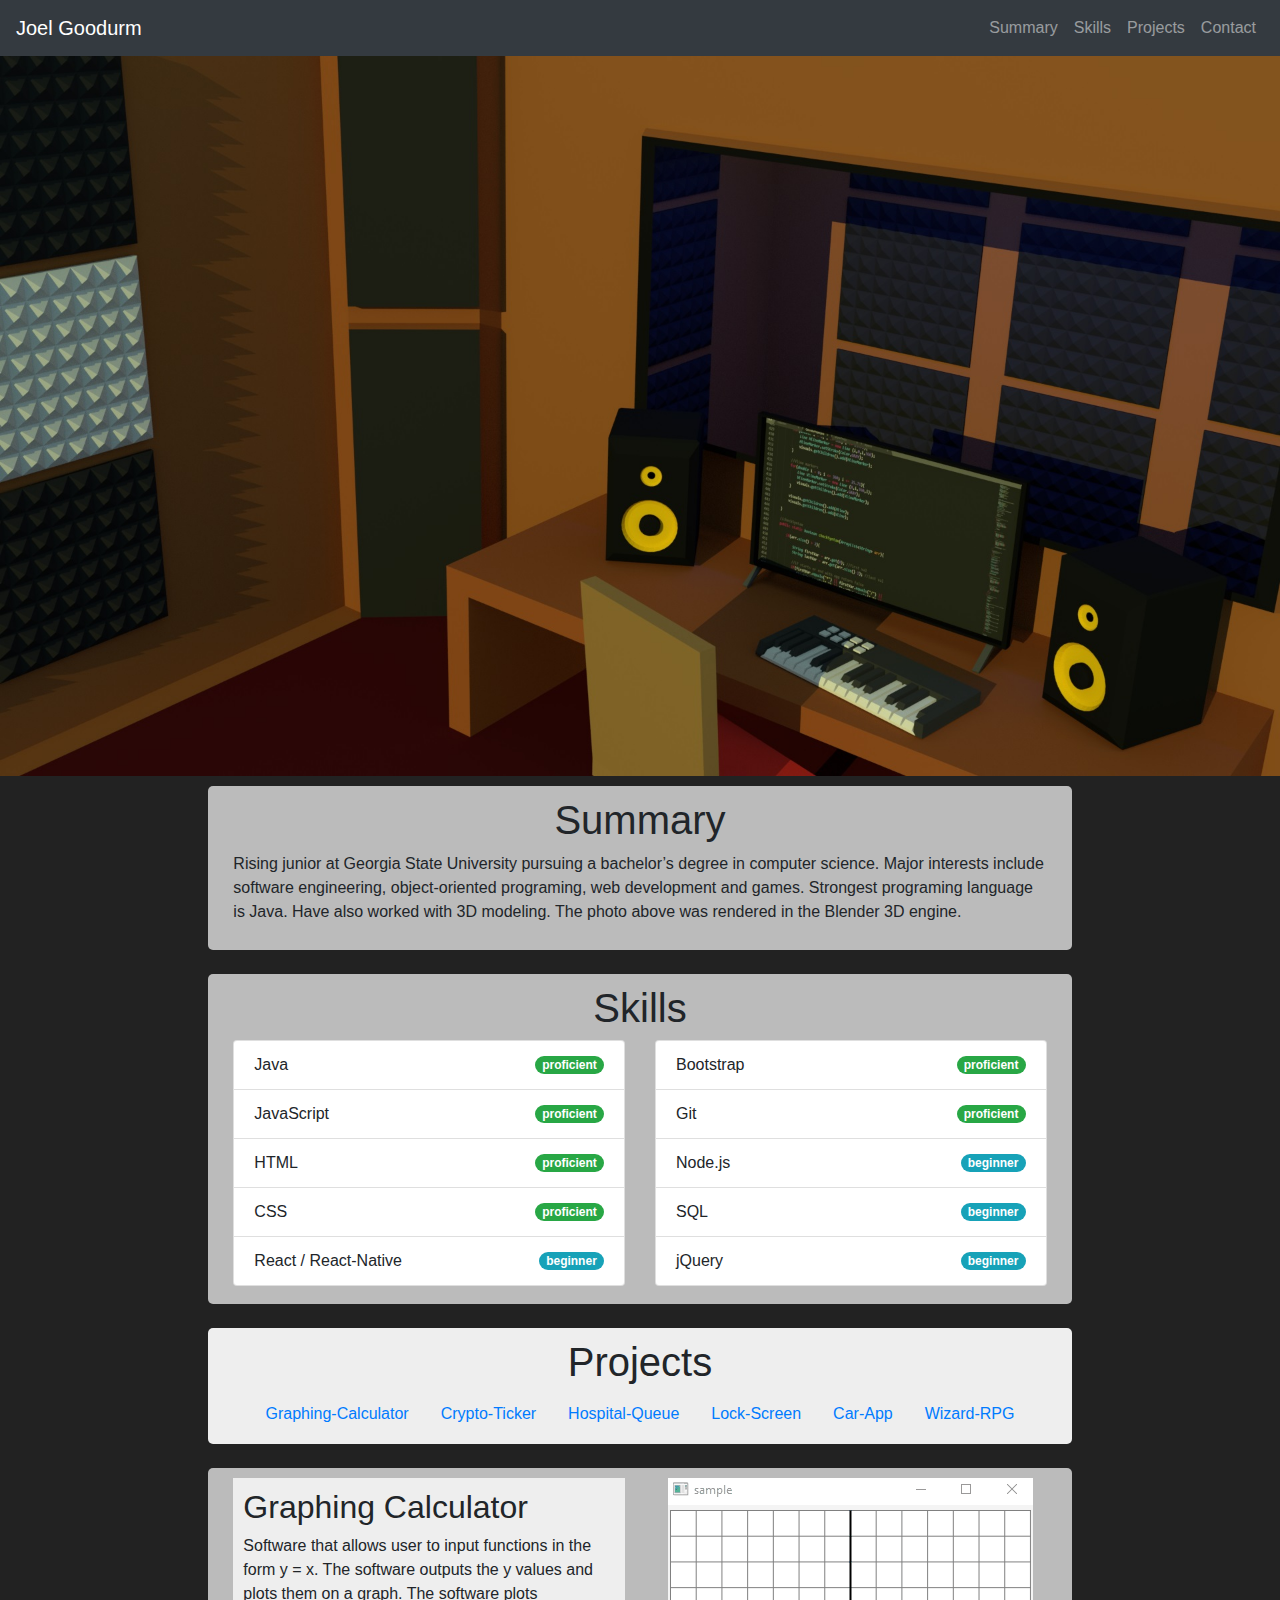
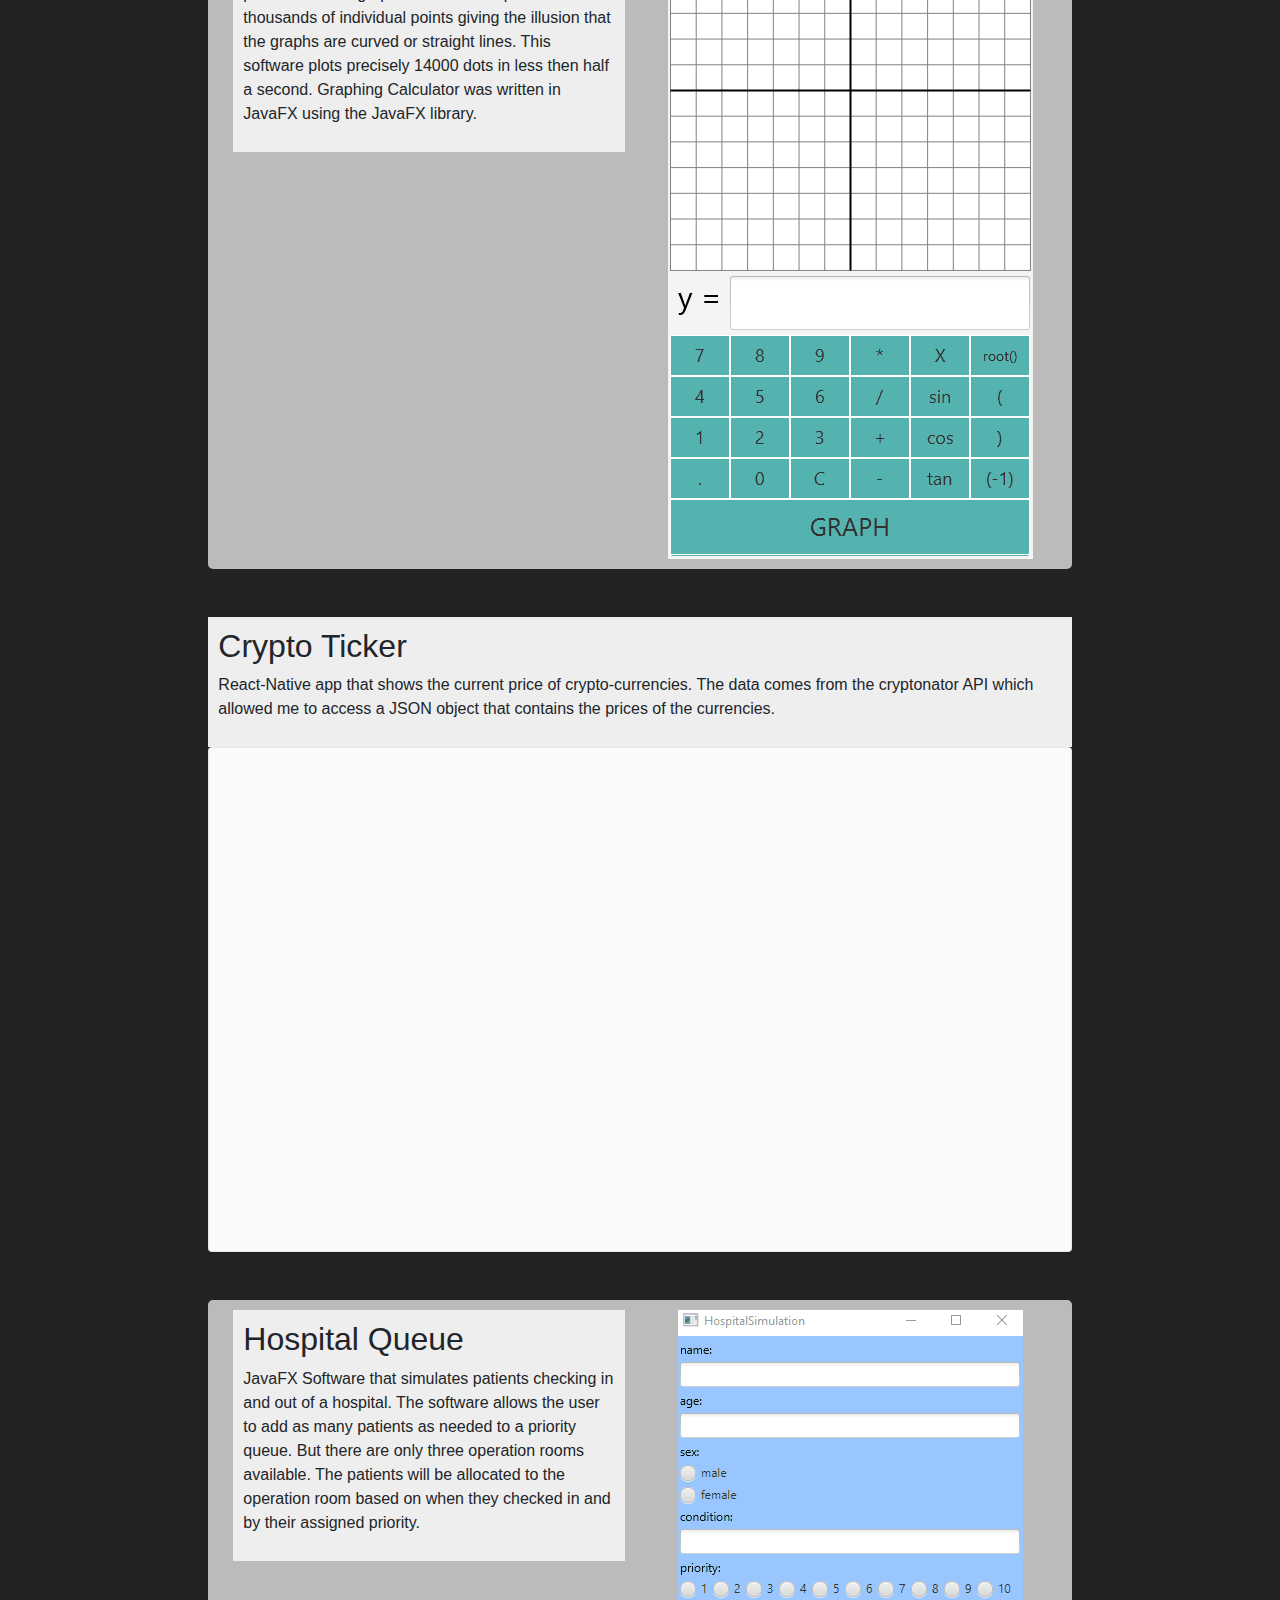
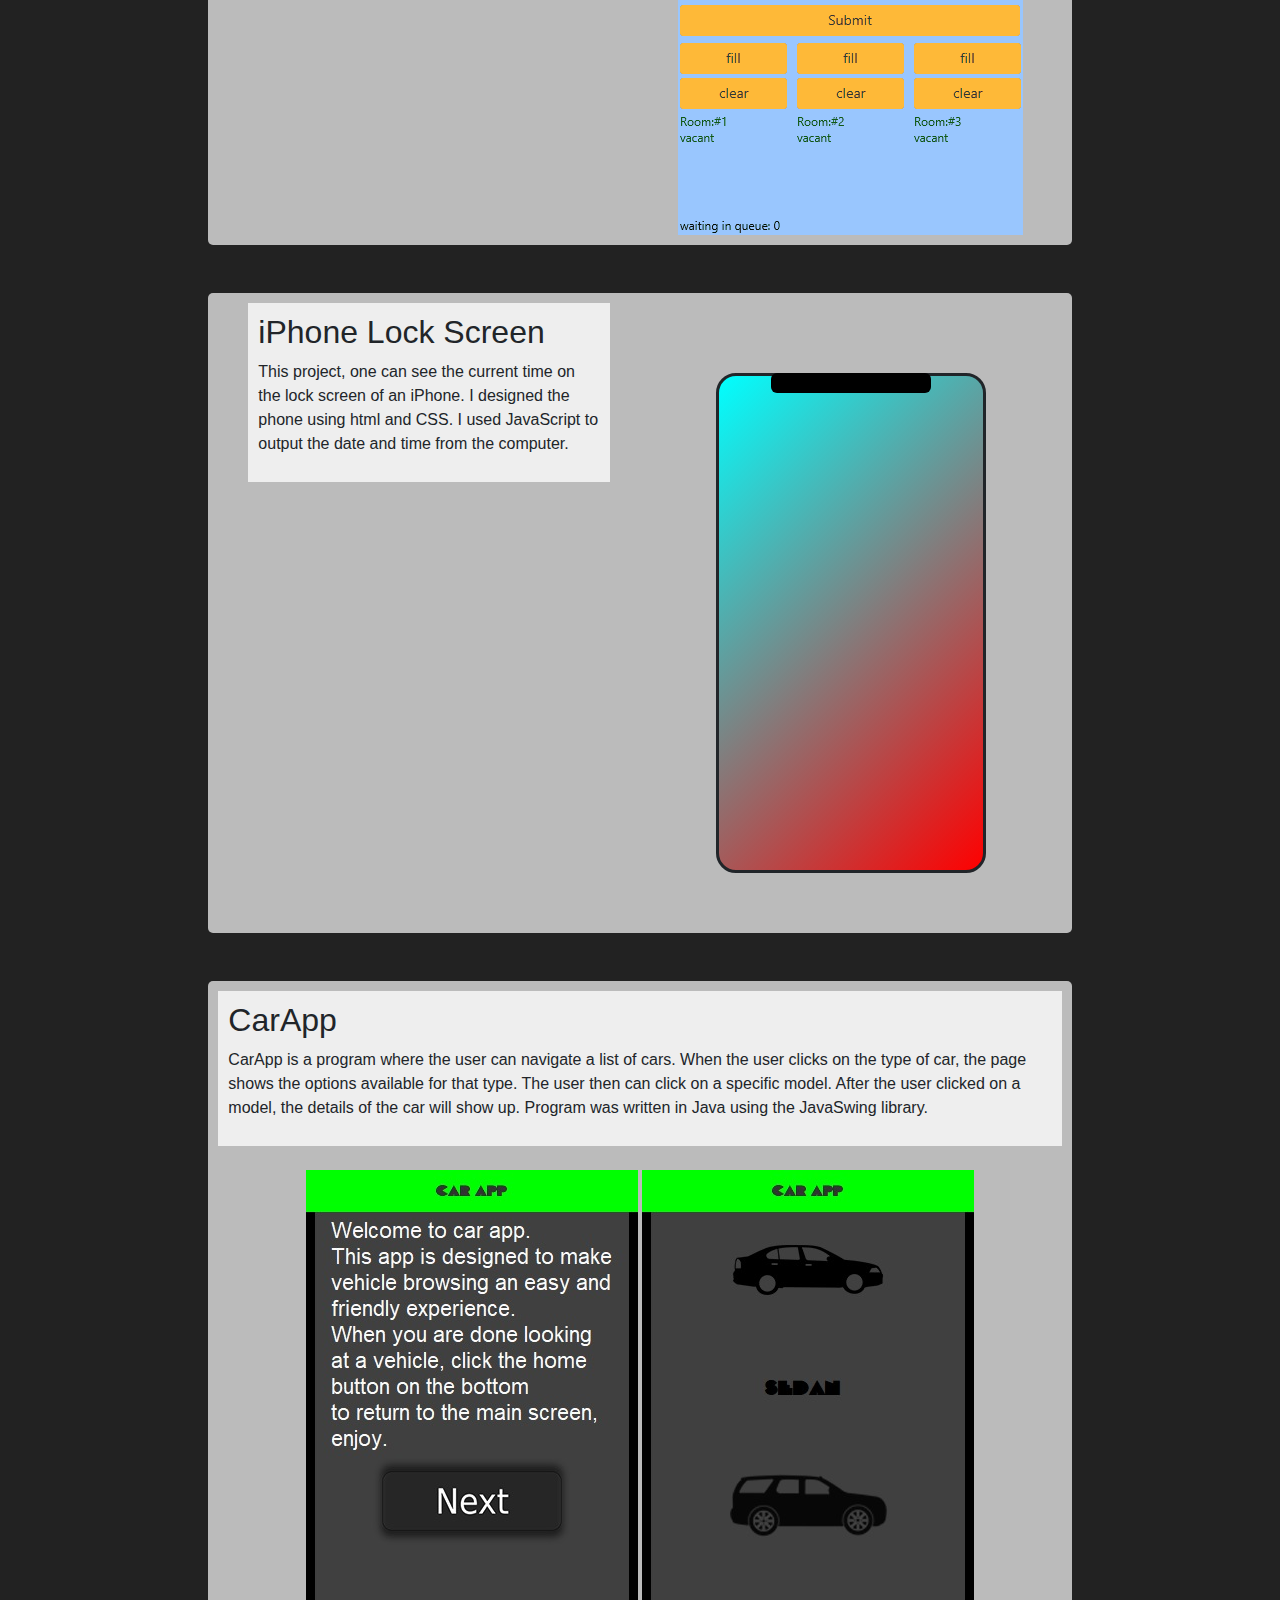
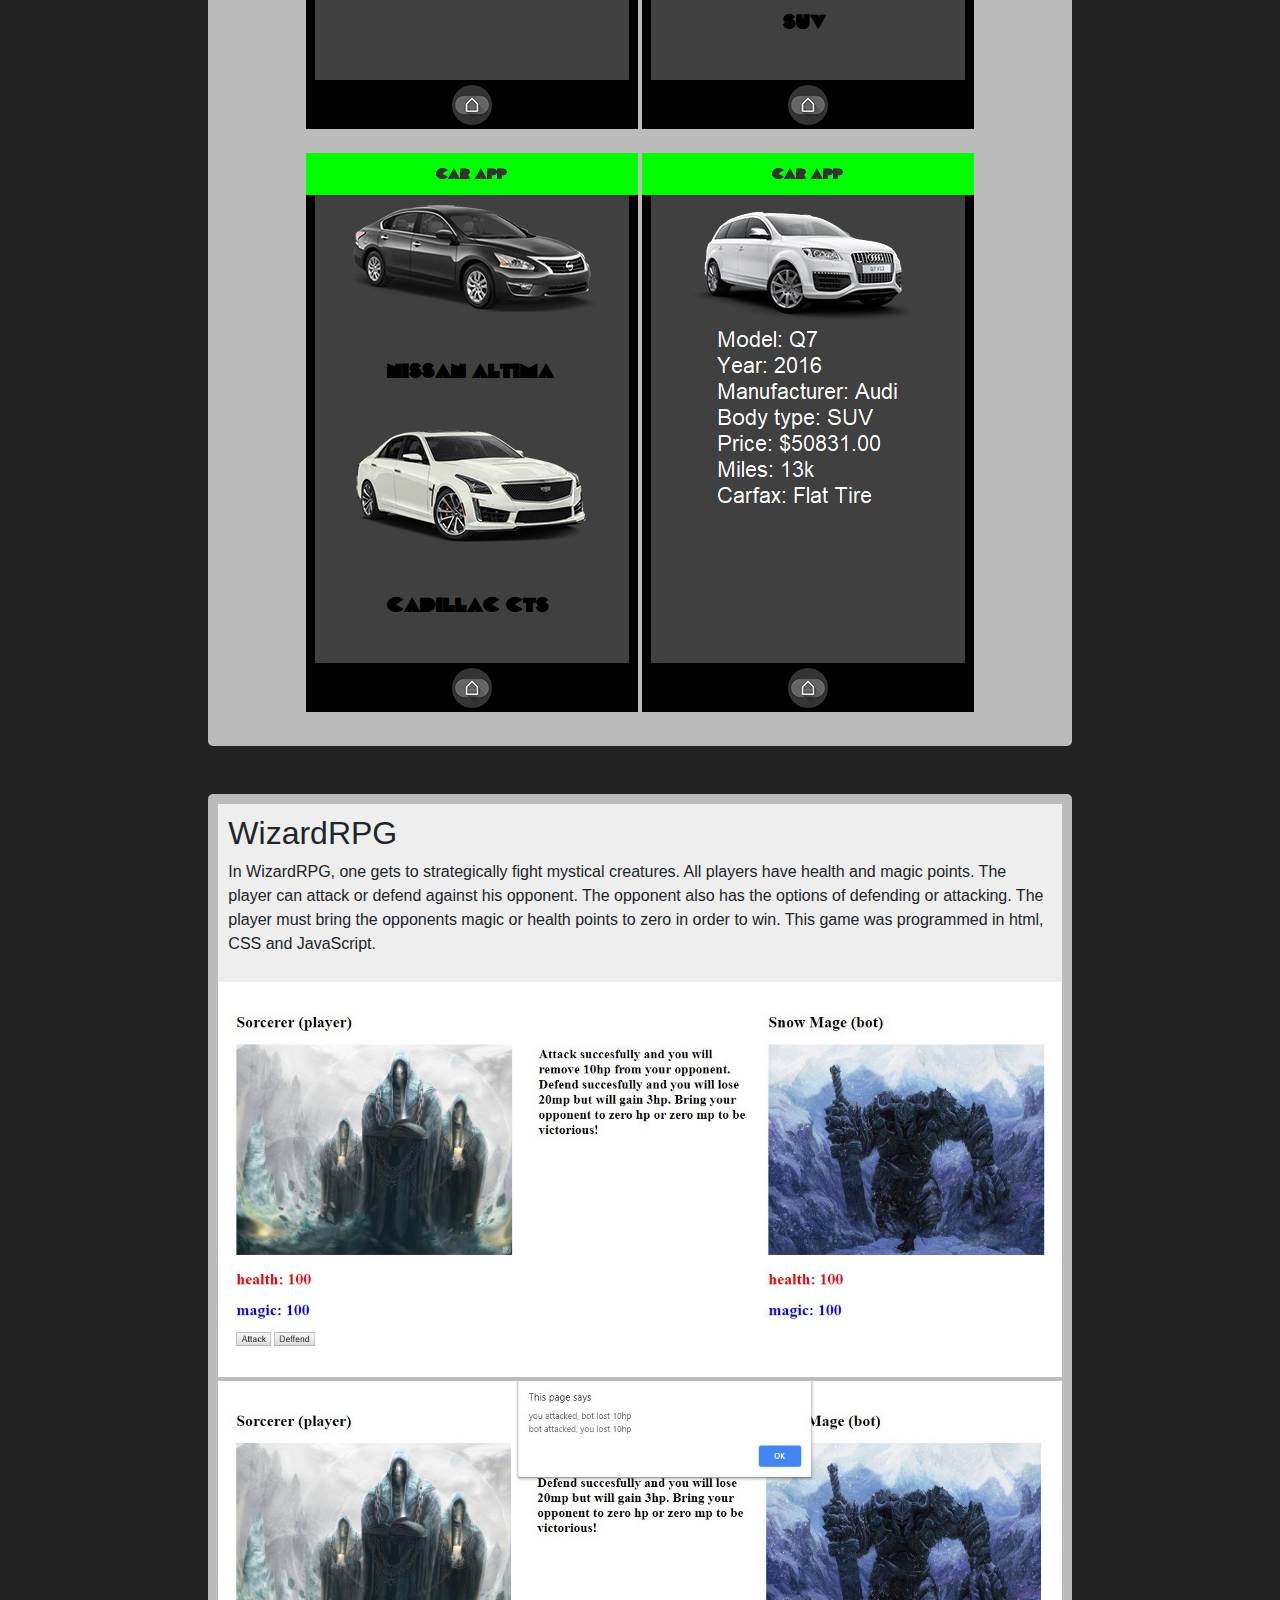
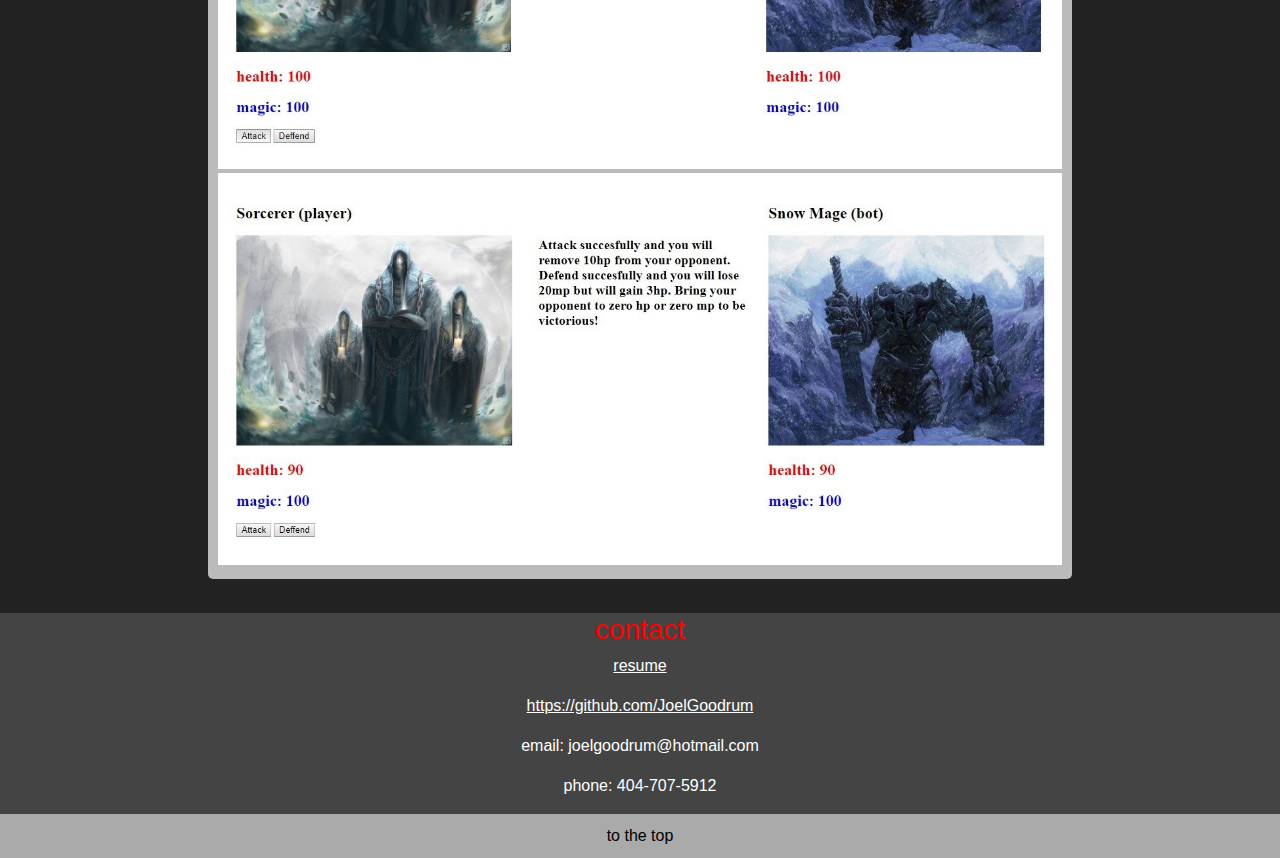
==== index.html @ f326c19b "add react proj" ====
<!DOCTYPE html>

<html>
	<meta name="viewport" content="width=device-width,initial-scale=1.0">
	<link rel="stylesheet" href="https://stackpath.bootstrapcdn.com/bootstrap/4.3.1/css/bootstrap.min.css" integrity="sha384-ggOyR0iXCbMQv3Xipma34MD+dH/1fQ784/j6cY/iJTQUOhcWr7x9JvoRxT2MZw1T" crossorigin="anonymous">
	<link rel="stylesheet" type="text/css" href="lock-screen/phone-style.css">
	<style type="text/css">
		html, body {
    		max-width: 100%;
    		overflow-x: hidden;
		}
		.project{
			
			background-color:#BBB ;
			border-radius: 5px;
			padding: 10px;
		}
	</style>

	<head>
		<title>Joel Goodrum</title>
		<a name="top"></a>
	</head>
		
	<body style="background-color: #222">

		<header>
			
			<nav class ="navbar navbar-expand-lg navbar-dark bg-dark">
				<a href="#" class="navbar-brand">Joel Goodurm</a>
				<button class="navbar-toggler" data-toggle="collapse" data-target="#navbarMenu">
					<span class="navbar-toggler-icon"></span>
				</button>
				<div class="collapse navbar-collapse" id=navbarMenu>

					<ul class="navbar-nav ml-auto">	
						<li class="nav-item">
							<a class="nav-link"href="#summary">Summary</a>
						</li>
						<li class="nav-item">
							<a class="nav-link" href="#skills">Skills</a>
						</li>
						<li class="nav-item">
							<a class="nav-link" href="#projects">Projects</a></li>
						<li class="nav-item">
							<a class="nav-link" href="#contact">Contact</a>
						</li>		
					</ul>
				</div>
			</nav>
			
		</header>

		<div class="headline">
			<img src = "res/studio.jpg"; style="width: 100%">
		</div>
		
		<div id='bio' class="container col-xs-12 col-sm-11 col-md-10 col-lg-9 col-xl-8" style="padding:10px" >

			<div class="row project" id="summary"  >
				<div class="col-12">
					<h1 align="center">Summary</h1>
					<p>Rising junior at Georgia State University pursuing a bachelor’s degree in computer science. Major interests include software engineering, object-oriented programing, web development and games. Strongest programing language is Java. Have also worked with 3D modeling. The photo above was rendered in the Blender 3D engine.</p>
				</div>
			</div>

			</br>

			<div class="row project" id="skills">
				<div class="col-12" align="center">
					<h1>Skills</h1>
				</div>
				<div class="col-lg-6 col-md-12" align="center">

					<ul class="list-group">
						<li class="list-group-item d-flex justify-content-between align-items-center">
						Java <span class="badge badge-success badge-pill">proficient</span></li>
						

						<li class="list-group-item d-flex justify-content-between align-items-center">
						JavaScript<span class="badge badge-success badge-pill">proficient</span></li>

						<li class="list-group-item d-flex justify-content-between align-items-center">
						HTML<span class="badge badge-success badge-pill">proficient</span></li>

						<li class="list-group-item d-flex justify-content-between align-items-center">
						CSS<span class="badge badge-success badge-pill">proficient</span></li>

						<li class="list-group-item d-flex justify-content-between align-items-center mb-2">
						React / React-Native<span class="badge badge-info badge-pill">beginner</span></li>


					</ul>
				</div>

				<div class="col-lg-6 col-md-12" align="center">
					<ul class="list-group">			

						<li class="list-group-item d-flex justify-content-between align-items-center">
						Bootstrap<span class="badge badge-success badge-pill">proficient</span></li>

						<li class="list-group-item d-flex justify-content-between align-items-center">
						Git<span class="badge badge-success badge-pill">proficient</span></li>

						<li class="list-group-item d-flex justify-content-between align-items-center">
						Node.js<span class="badge badge-info badge-pill">beginner</span></li>

						<li class="list-group-item d-flex justify-content-between align-items-center">
						SQL<span class="badge badge-info badge-pill">beginner</span></li>

						<li class="list-group-item d-flex justify-content-between align-items-center">
						jQuery <span class="badge badge-info badge-pill">beginner</span></li>
					</ul>
				</div>
				

			</div>				
			
			<br>

			<div class="row project" id="projects" style="background-color: #EEE;" >
				<div class="col-12" align="center">
					<h1>Projects</h1>

					<ul class="nav justify-content-center">
					  <li class="nav-item">
					    <a class="nav-link " href="#graphin-calc">Graphing-Calculator</a>
					  </li>
					  <li class="nav-item">
					    <a class="nav-link " href="#bit-ticker">Crypto-Ticker</a>
					  </li>
					  <li class="nav-item">
					    <a class="nav-link" href="#Hospital-Queue">Hospital-Queue</a>
					  </li>
					  <li class="nav-item">
					    <a class="nav-link" href="#lock-screen">Lock-Screen</a>
					  </li>
					  <li class="nav-item">
					    <a class="nav-link " href="#CarApp" tabindex="-1">Car-App</a>
					  </li>
					  <li class="nav-item">
					    <a class="nav-link " href="#WizardRPG" tabindex="-1">Wizard-RPG</a>
					  </li>
					</ul>
				</div>
			</div>

			</br>

			<div id="graphin-calc" class="row project" style="padding: 10px">
				
				<div class="col-lg-6 col-md-12 mb-4" >
					<div style="background-color: #EEE; padding: 10px ">
					
					<h2>Graphing Calculator</h2>

					<p>Software that allows user to input functions in the form y = x. The software outputs the y values and plots them on a graph. The software plots thousands of individual points giving the illusion that the graphs are curved or straight lines. This software plots precisely 14000 dots in less then half a second. Graphing Calculator was written in JavaFX using the JavaFX library.
					</p>
					</div>
				</div>

				<div class="col-lg-6 col-md-12" align="center">

					<img class="img-fluid" src='res/graphing_calc.gif' alt='graphing calc gif'>
				</div>
				
				

			</div>	

			</br>
			</br>
			<div class="row projects" id="bit-ticker">
				<div style="background-color: #EEE; padding: 10px ">
				<h2>Crypto Ticker</h2>
				<p>React-Native app that shows the current price of crypto-currencies. The data comes from the cryptonator API which
					allowed me to access a JSON object that contains the prices of the currencies.</p>
				</div>
				<div data-snack-id="@joelgoodrum/bitcoin-w" data-snack-platform="android" data-snack-preview="true" data-snack-theme="light" style="overflow:hidden;background:#fafafa;border:1px solid rgba(0,0,0,.08);border-radius:4px;height:505px;width:100%"></div>
				<script async src="https://snack.expo.io/embed.js"></script>
			</div>

			</br>
			</br>

			<div id='Hospital-Queue' class="row project">

				<div class="col-lg-6 col-md-12 mb-4">
					<div style="background-color: #EEE; padding: 10px ">
						<h2>Hospital Queue</h2>
						<p>JavaFX Software that simulates patients checking in and out of a hospital. The software allows the user to add as many patients as needed to a priority queue. But there are only three operation rooms available. The patients will be allocated to the operation room based on when they checked in and by their assigned priority.</p>
					</div>
				</div>

				<div class="col-lg-6 col-md-12" align="center">

					<img class="img-fluid" src='res/hospital_sim.gif' alt='HospitalSimulator gif'>
				
				</div>

			</div>

			</br>
			</br>
			
			<div id='lock-screen' class="row project">

				<div class="col-lg-6 col-md-12 mb-4">
					<div id='phone' class="container">
						<div style="background-color: #EEE; padding: 10px ">

						<h2>iPhone Lock Screen</h2>

						<p>This project, one can see the current time on the lock screen of an iPhone. I designed the phone using html and CSS. I used JavaScript to output the date and time from the computer. </p>
						</div>
					</div>
				</div>

					<!-- iphone -->

					<div class="col-lg-6 col-md-12">
				
						<div class="iNotch">
						</div>

						<div class="iPhone">
							<h2 id="iSecond"></h2>
							<h1 id="iTime"></h1>
						</br>
							<p id="date"><p>
						</div> 

						<script src="lock-screen/script/phoneTime.js">
						</script>

					</div>

						
			</div>

			</br>
			</br>

			<div id='CarApp' class="row project">

				<div class="row">
					<div class="col-12 mb-4">
						<div style="background-color: #EEE; padding: 10px ">
							<h2>CarApp</h2>

							<p>CarApp is a program where the user can navigate a list of cars. When the user clicks on the type of car, the page shows the options available for that type. The user then can click on a specific model. After the user clicked on a model, the details of the car will show up. Program was written in Java using the JavaSwing library.</p>
						</div>
					</div>
				</div>
			

				<div class="row" align="center">
					<div class="col-12" align="center">

						<img class="img-fluid mb-4" align="center" src='res/CarApp1.jpg' alt="screen shots of CarApp">
						<img class="img-fluid mb-4" align="center" src='res/CarApp2.jpg' alt="screen shots of CarApp">
					</div>

					<div class="col-12" align="center">

						<img class="img-fluid mb-4" align="center" src='res/CarApp3.jpg' alt="screen shots of CarApp">
						<img class="img-fluid mb-4" align="center" src='res/CarApp4.jpg' alt="screen shots of CarApp">
					</div>
				</div>
				

			</div>

			</br>
			</br>

			<div id='WizardRPG' class="row project">
				<div class="row">
					<div class="col-12">
						<div style="background-color: #EEE; padding: 10px ">
							<h2>WizardRPG</h2>

							<p>In WizardRPG, one gets to strategically fight mystical creatures. All players have health and magic points. The player can attack or defend against his opponent. The opponent also has the options of defending or attacking. The player must bring the opponents magic or health points to zero in order to win. This game was programmed in html, CSS and JavaScript.</p>
						</div>
					</div>
				</div>
				
				<div class="row">
					<div class="col-12">
						<img src='res/wizard1.jpg' alt='wizar rpg screen shots' class="mb-1 img-fluid">
						<img src='res/wizard2.jpg' alt='wizar rpg screen shots' class="mb-1 img-fluid">
						<img src='res/wizard3.jpg' alt='wizar rpg screen shots' class="mb-1 img-fluid">
					</div>
				</div>

			</div>

		</div>
		</br>

		<div style="background: #444; text-align: center;" id="contact">

			<h3 style="color: red">contact</h3>


			<p style="text-align: center;" ><a href="res/resume.pdf" target="_blank" style="text-decoration: none; color: white;"><u>resume</u></a></p>
		
			<p style="text-align: center;" ><a href="https://github.com/JoelGoodrum" target="_blank" style="text-decoration: none; color: white;"><u>https://github.com/JoelGoodrum</u></a></p>


			<p style="text-align: center; text-decoration: none; color: white;">
			email: joelgoodrum@hotmail.com</p>

			<p style="text-align: center; text-decoration: none; color: white;">
			phone: 404-707-5912</p>

		
		

		
			<footer>
				<div class="text-center" style="padding: 10px; background-color: #AAA">
					<a href="#top" style="color: #000"> to the top </a>
				</div>
				
			</footer>
		</div>

	</body>

	

	<script src="https://code.jquery.com/jquery-3.3.1.slim.min.js" integrity="sha384-q8i/X+965DzO0rT7abK41JStQIAqVgRVzpbzo5smXKp4YfRvH+8abtTE1Pi6jizo" crossorigin="anonymous"></script>
	<script src="https://cdnjs.cloudflare.com/ajax/libs/popper.js/1.14.7/umd/popper.min.js" integrity="sha384-UO2eT0CpHqdSJQ6hJty5KVphtPhzWj9WO1clHTMGa3JDZwrnQq4sF86dIHNDz0W1" crossorigin="anonymous"></script>
	<script src="https://stackpath.bootstrapcdn.com/bootstrap/4.3.1/js/bootstrap.min.js" integrity="sha384-JjSmVgyd0p3pXB1rRibZUAYoIIy6OrQ6VrjIEaFf/nJGzIxFDsf4x0xIM+B07jRM" crossorigin="anonymous"></script>


</html>
---- lock-screen/phone-style.css ----
.iPhone { 
		    border-radius: 20px;
		    border-style: solid; 
		    width: 270px;
		    height: 500px;
		    margin: 50px auto;
		    background: linear-gradient(135deg, #00FFFF, #FF0000);
		    padding-top: 50px;

 		 }

 		   .iNotch {
 		   	z-index: 3;
 		   	top: 70px;
 		 	height: 20px;
 		 	width: 160px;
 		 	border-radius: 6px;
 		 	background-color: #000;
 		 	position: relative;
 		 	left: 50%;
 		 	margin-left: -80px;
 		 	
 		 	
 		 }

 		 #iTime {
 		 	text-align: center;
 		 	font-family: Helvetica;
 		 	color: white;
 		 	font-weight: 100;
 		 	letter-spacing: 1px;
 		 	font-size: 62px;
 		 	line-height: 10px;
 		 	font-width: 80%;
 		 }

 		 #iSecond {
 		 	z-index: 4;
 		 	position: relative;
 		 	left: 224px;
 		 	bottom: 52px;
			
  			
  			font-size: 20px;
 		 	font-family: Helvetica;
 		 	color: white;
 		 	font-weight: 100;
 		 	letter-spacing: 1px; 	

 		 }

 		 #date{
 		 	text-align: center;
 		 	font-family: Helvetica;
 		 	color: white;
 		 	font-weight: 100;
 		 	letter-spacing: 1px;
 		 }
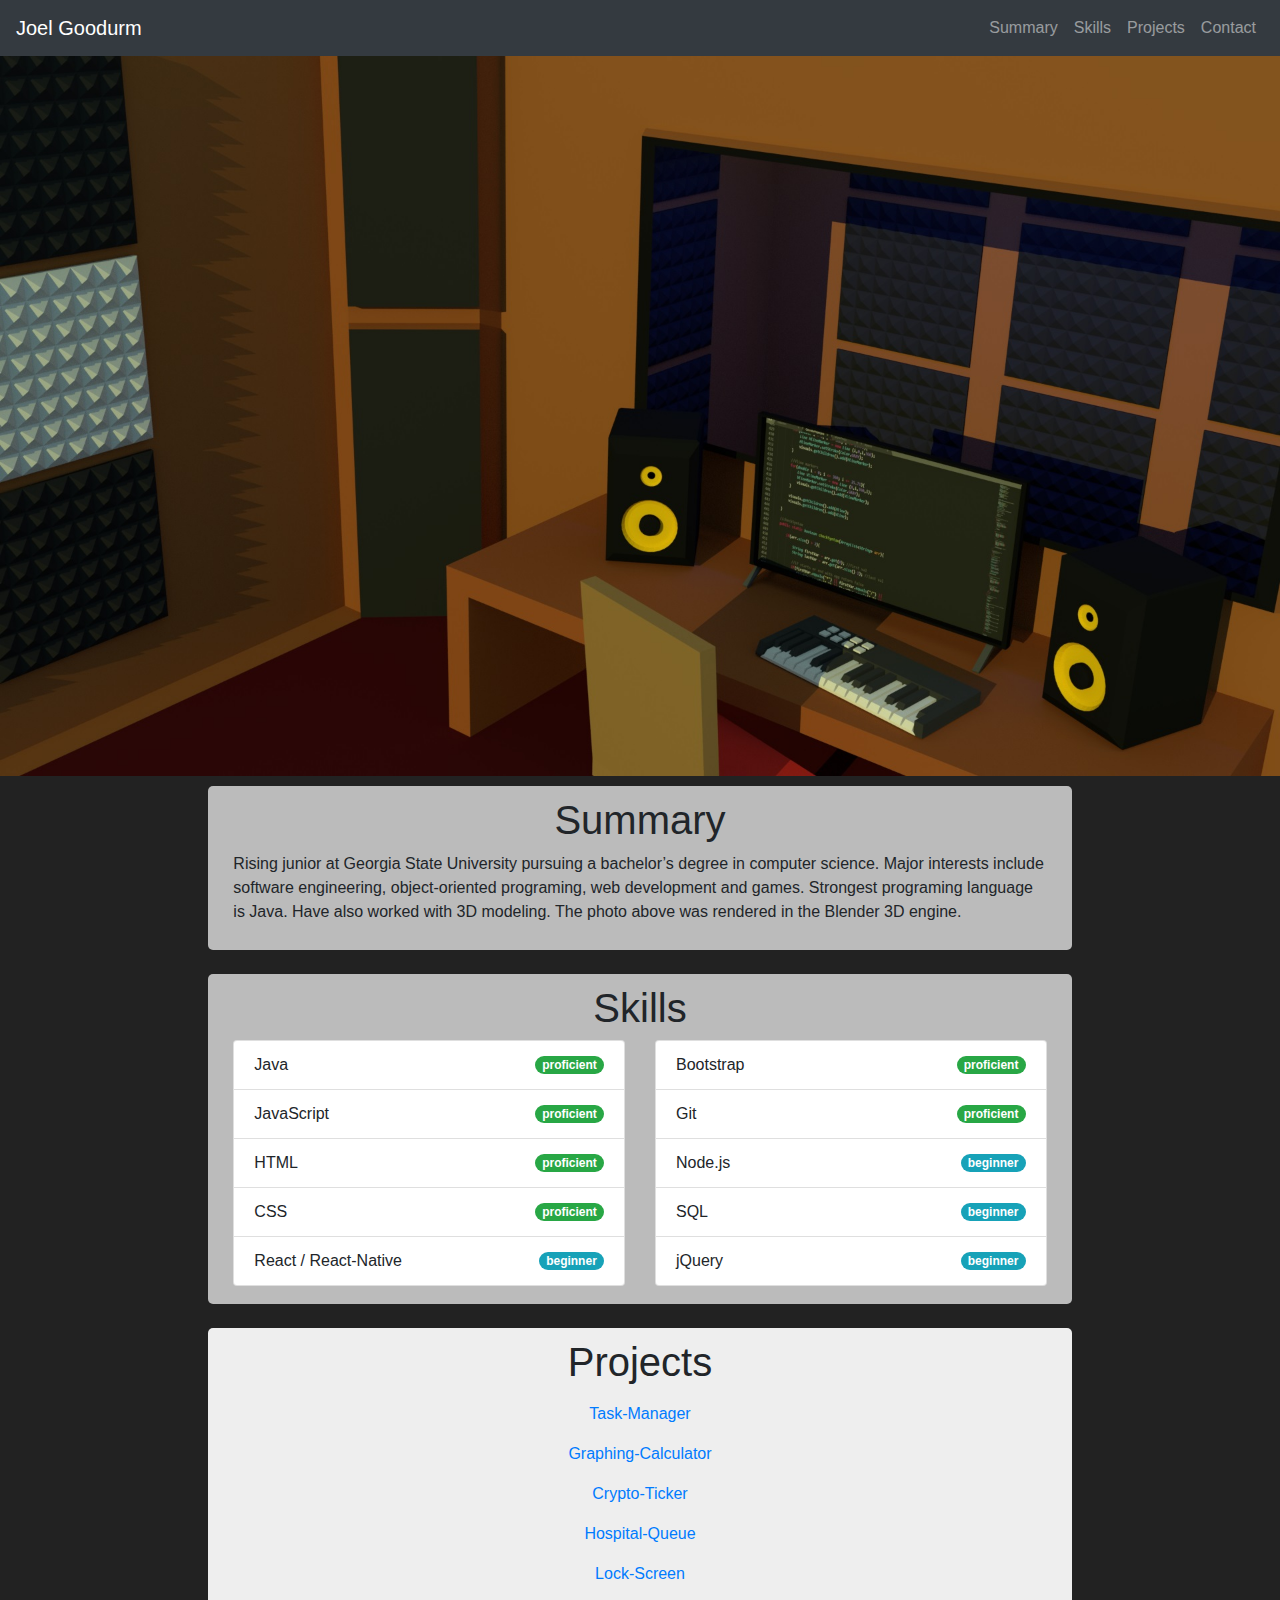
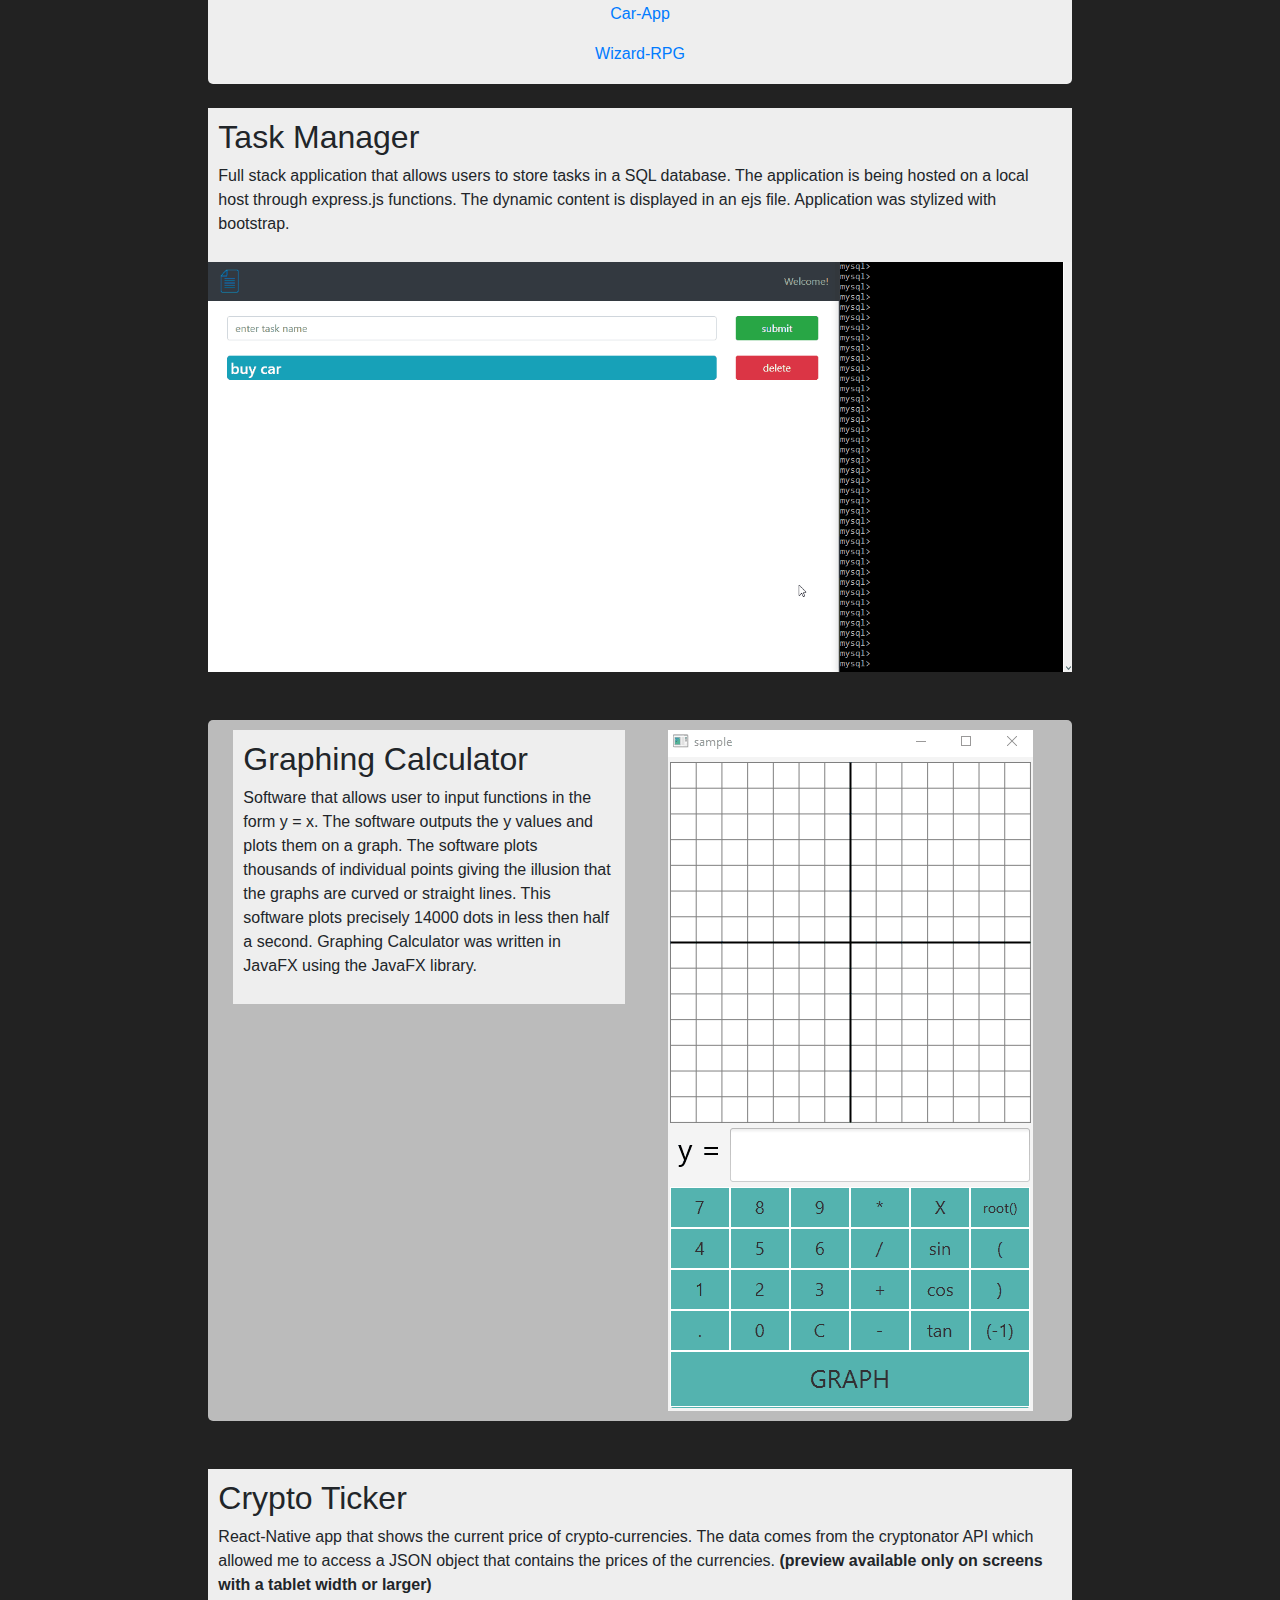
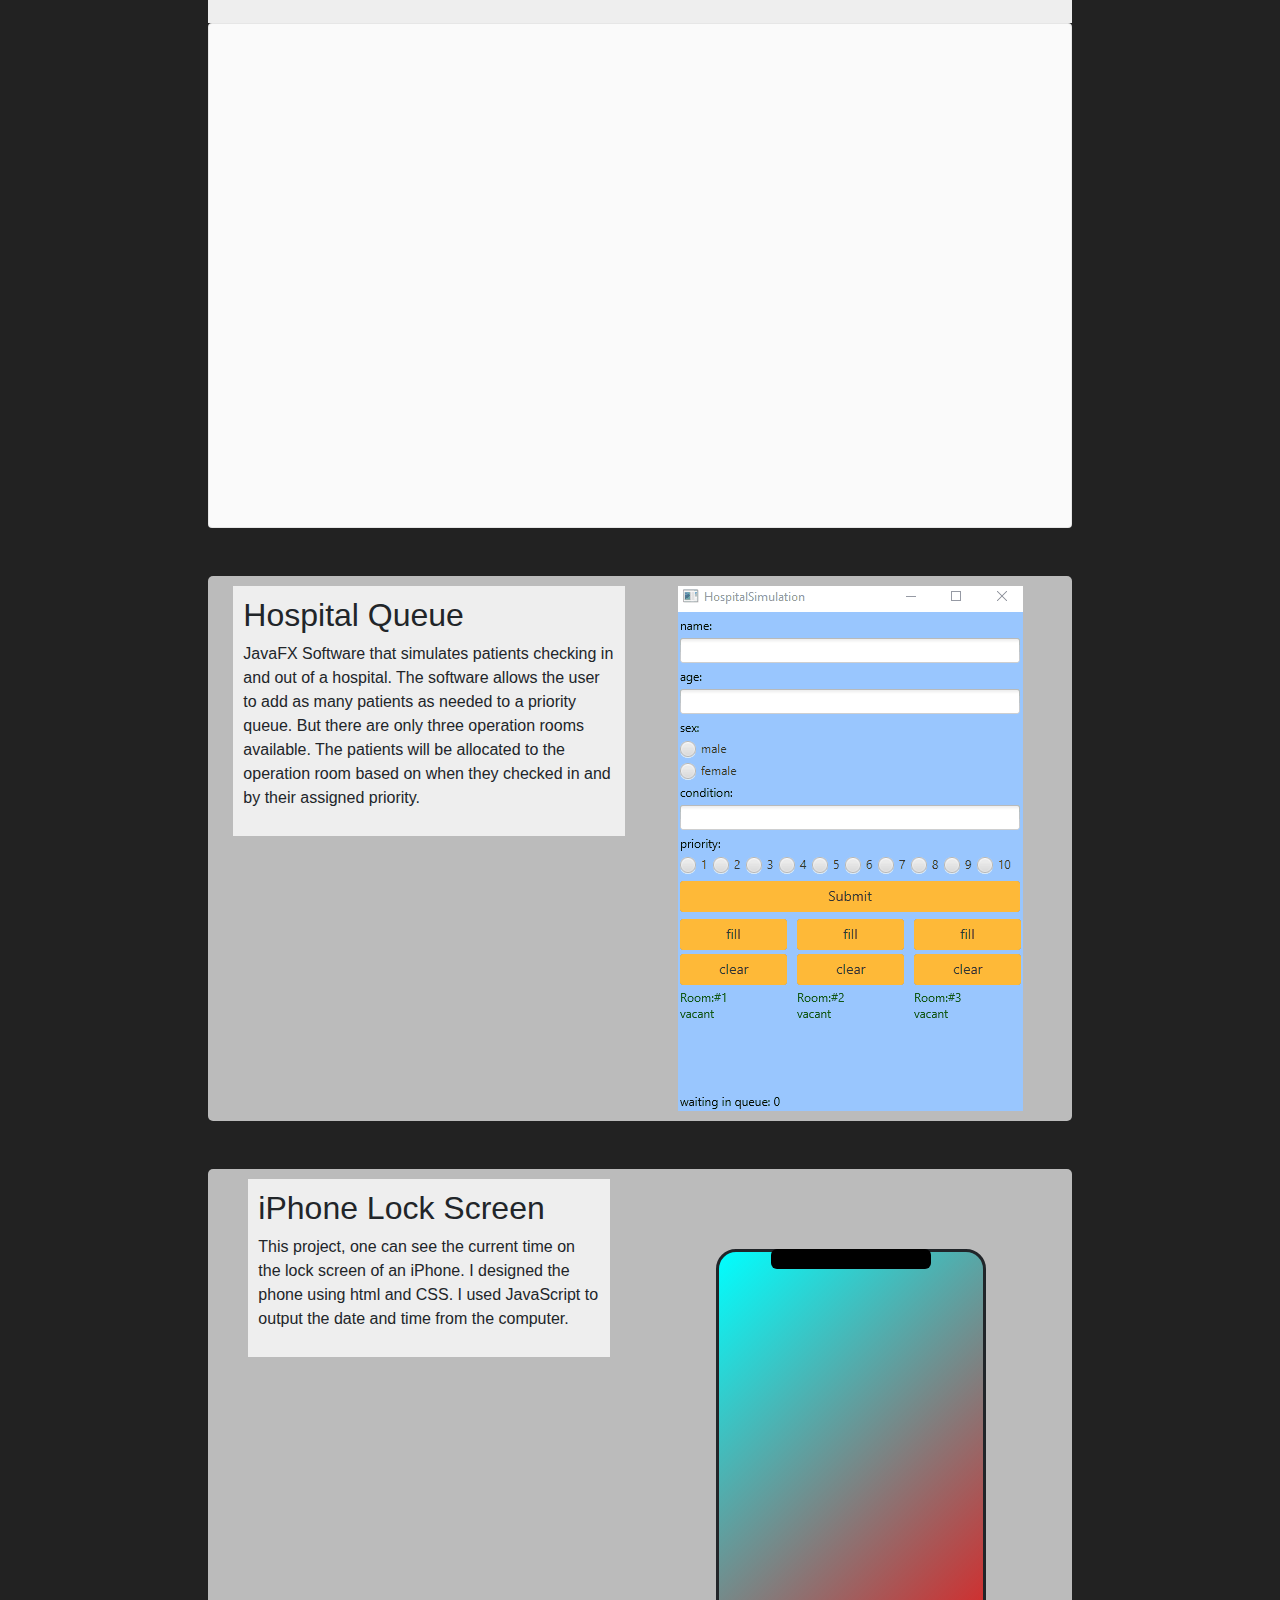
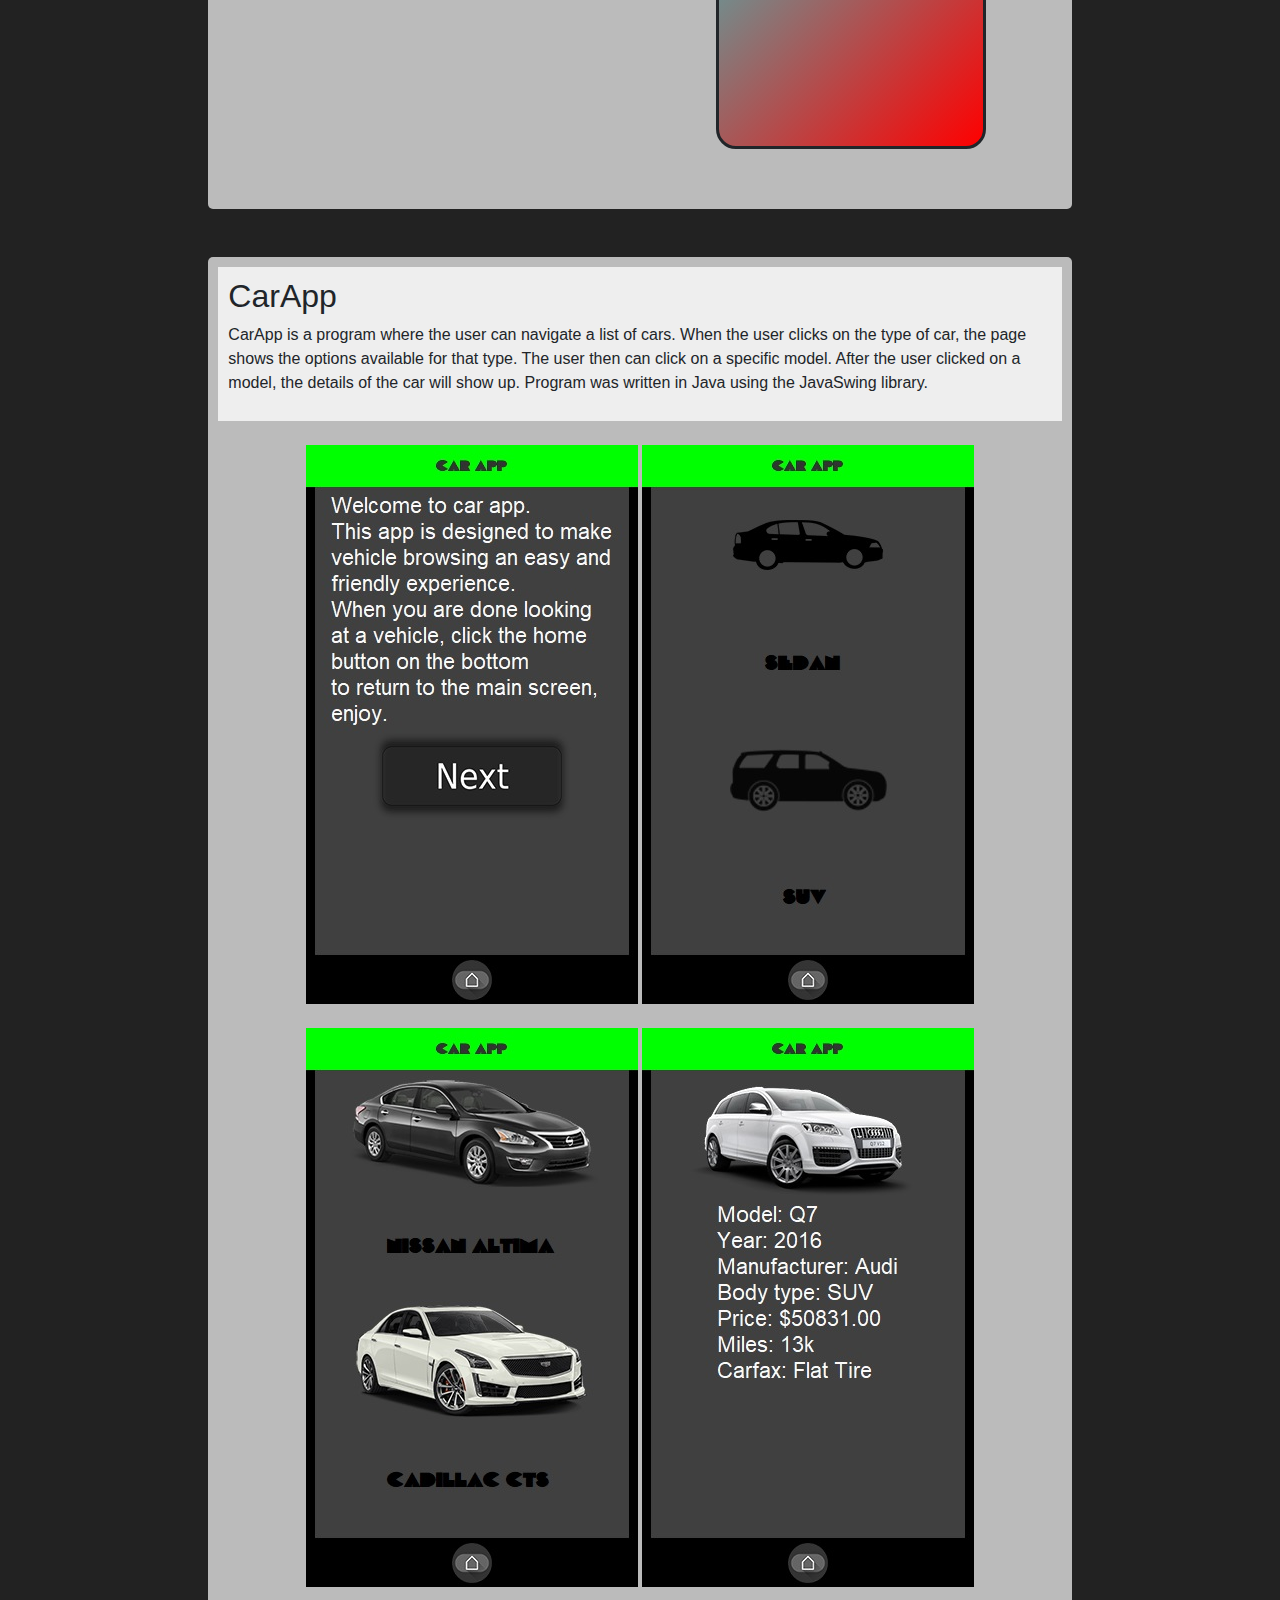
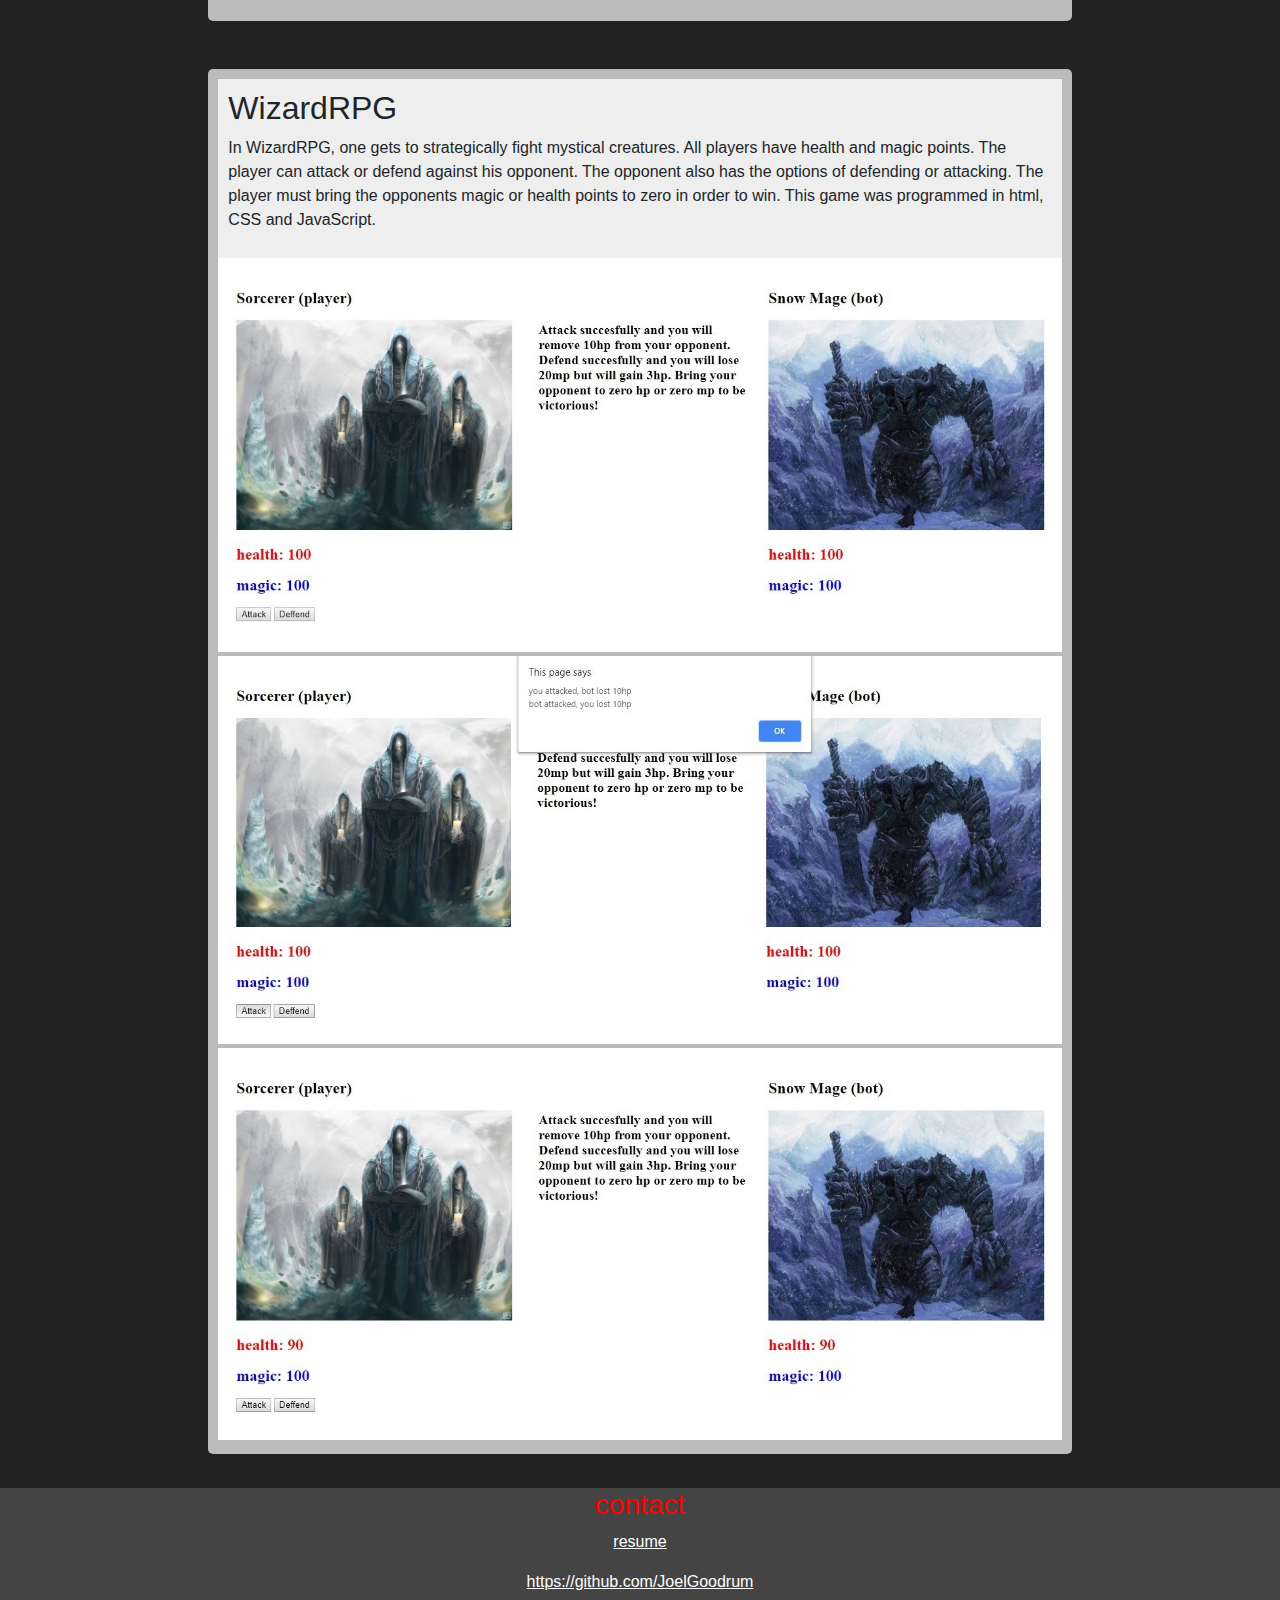
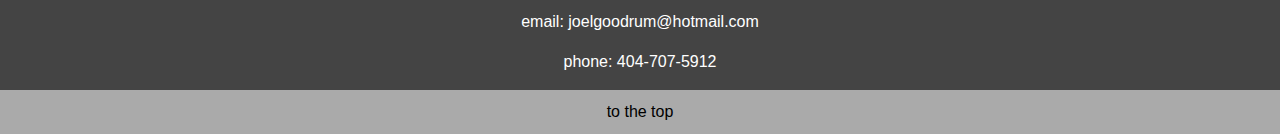
==== commit 0f53ff56: "add task manager proj" ====
--- a/index.html
+++ b/index.html
@@ -122,7 +122,10 @@
 				<div class="col-12" align="center">
 					<h1>Projects</h1>
 
-					<ul class="nav justify-content-center">
+					<ul class="nav flex-column">
+					  <li class="nav-item">
+					    <a class="nav-link " href="#task-manager">Task-Manager</a>
+					  </li>
 					  <li class="nav-item">
 					    <a class="nav-link " href="#graphin-calc">Graphing-Calculator</a>
 					  </li>
@@ -145,6 +148,21 @@
 				</div>
 			</div>
 
+			</br>
+
+			<div class="row projects" id="task-manager">
+				
+				<div style="background-color: #EEE; padding: 10px ">
+				<h2>Task Manager</h2>
+				<p>Full stack application that allows users to store tasks in a SQL database. The application is being hosted on a local host through express.js functions. The dynamic content is displayed in an ejs file. Application was stylized with bootstrap.</p>
+				</div>
+			
+				<img src='res/task_manager.gif' style="height: 100%; width: 100%" alt='Task task_maneger gif'>
+				
+				
+			</div>
+
+			</br>
 			</br>
 
 			<div id="graphin-calc" class="row project" style="padding: 10px">
@@ -174,9 +192,9 @@
 				<div style="background-color: #EEE; padding: 10px ">
 				<h2>Crypto Ticker</h2>
 				<p>React-Native app that shows the current price of crypto-currencies. The data comes from the cryptonator API which
-					allowed me to access a JSON object that contains the prices of the currencies.</p>
-				</div>
-				<div data-snack-id="@joelgoodrum/bitcoin-w" data-snack-platform="android" data-snack-preview="true" data-snack-theme="light" style="overflow:hidden;background:#fafafa;border:1px solid rgba(0,0,0,.08);border-radius:4px;height:505px;width:100%"></div>
+					allowed me to access a JSON object that contains the prices of the currencies. <b>(preview available only on screens with a tablet width or larger)</b></p>
+				</div>
+				<div data-snack-id="@joelgoodrum/bitcoin-w" data-snack-platform="android" data-snack-preview="true" data-snack-theme="light" style=" background:#fafafa;border:1px solid rgba(0,0,0,.08);border-radius:4px;height:505px;width:100%"></div>
 				<script async src="https://snack.expo.io/embed.js"></script>
 			</div>
 
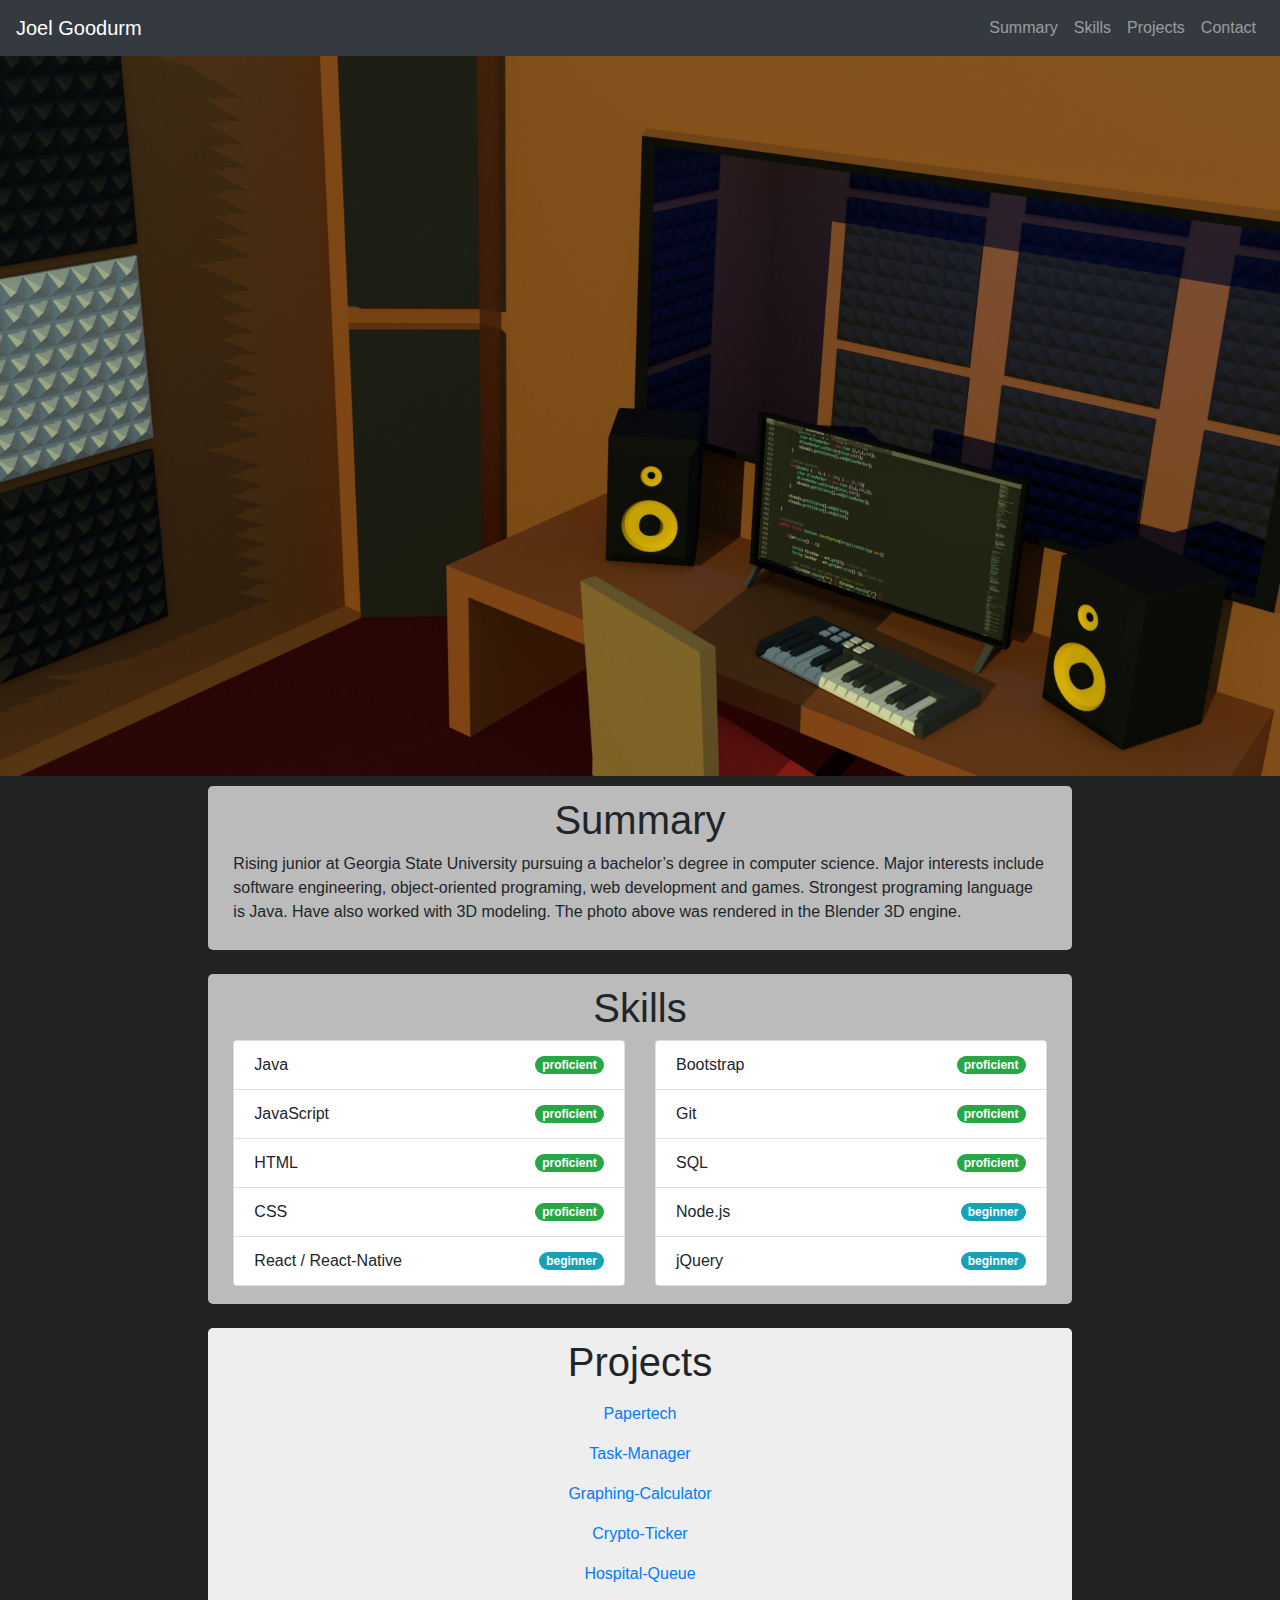
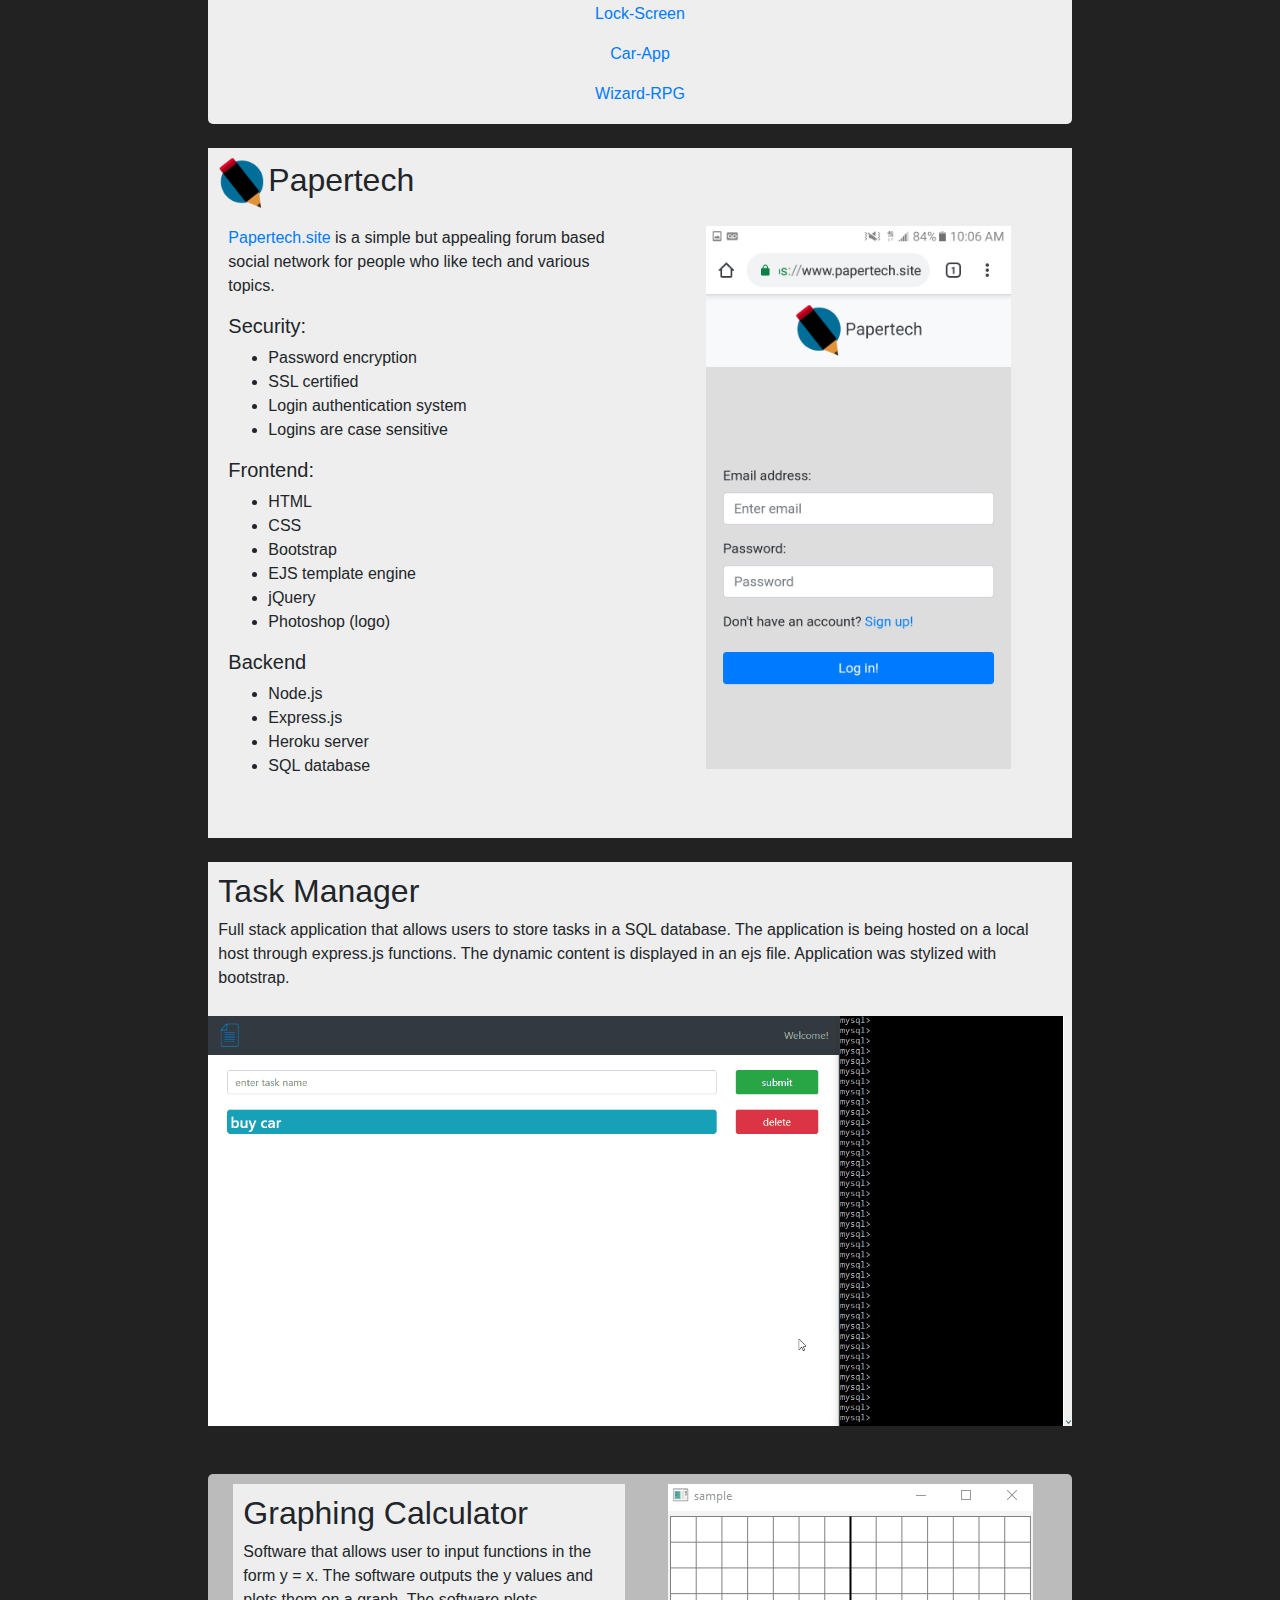
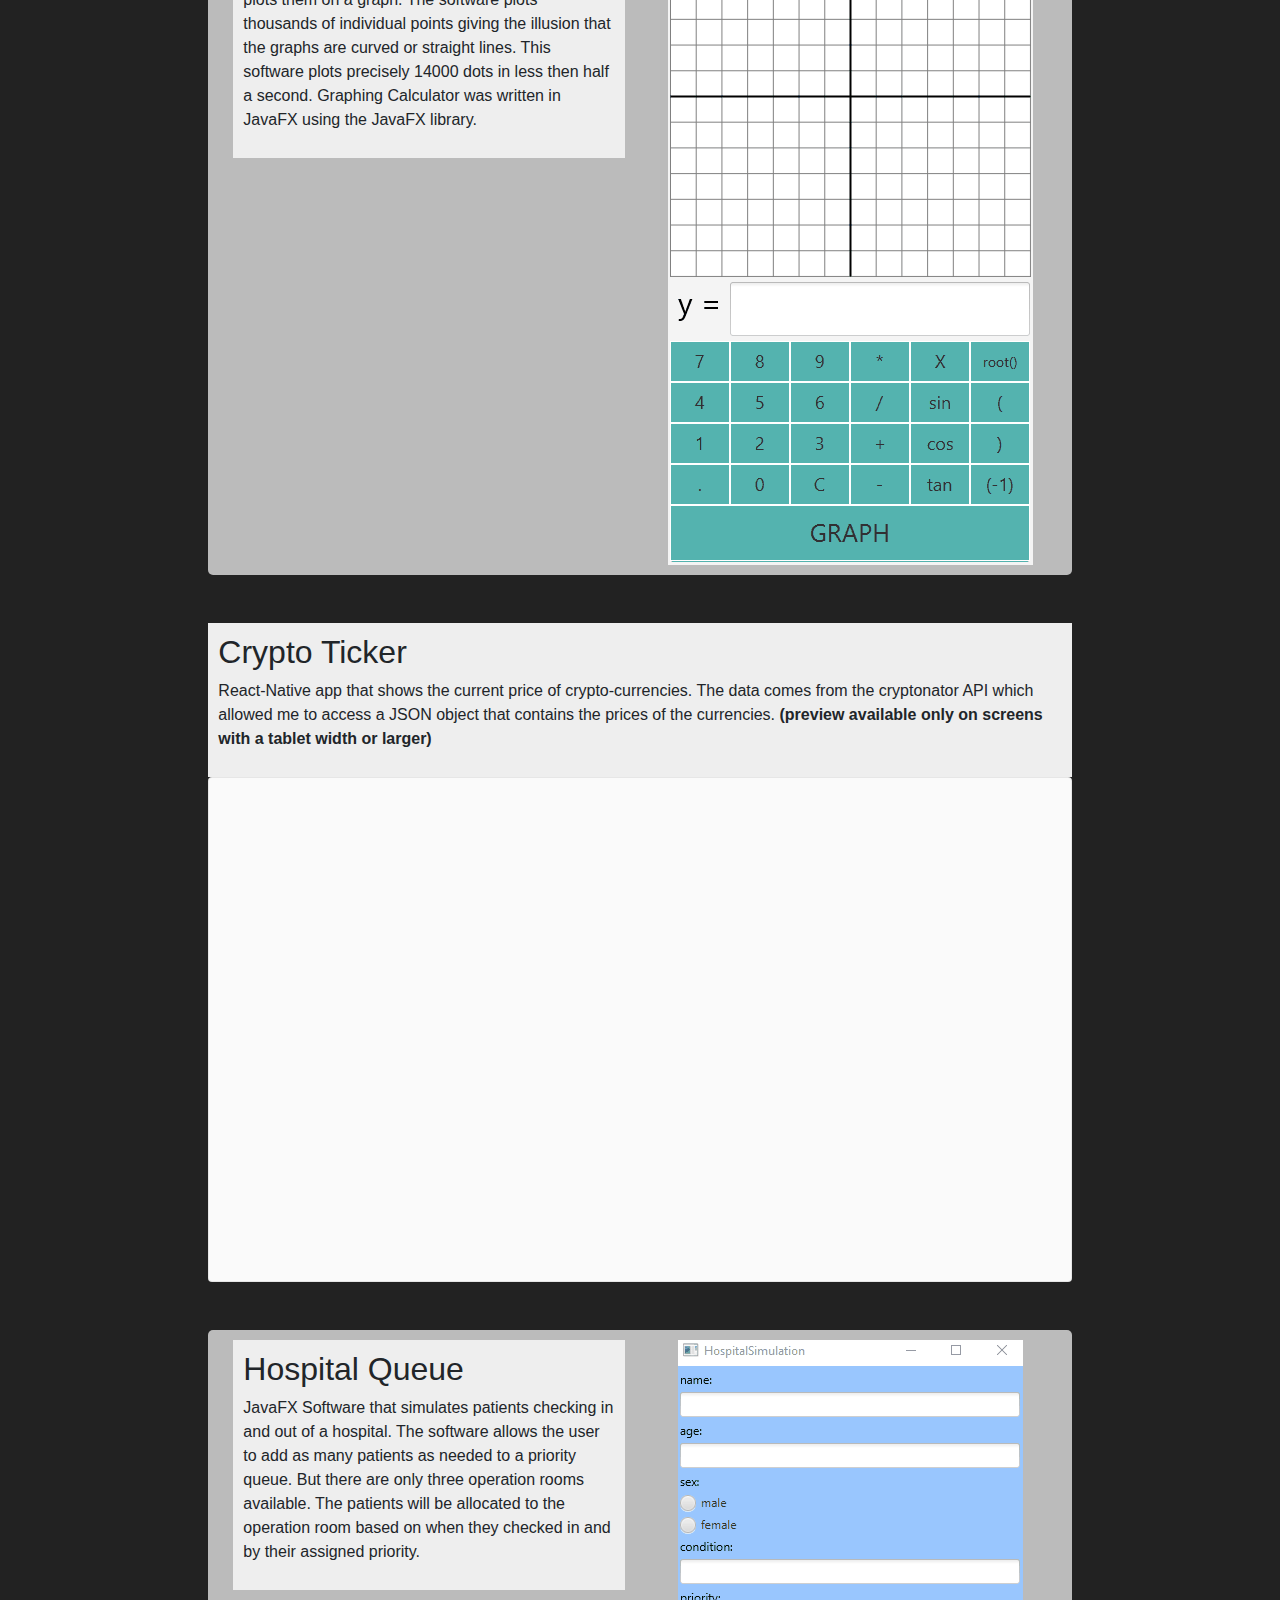
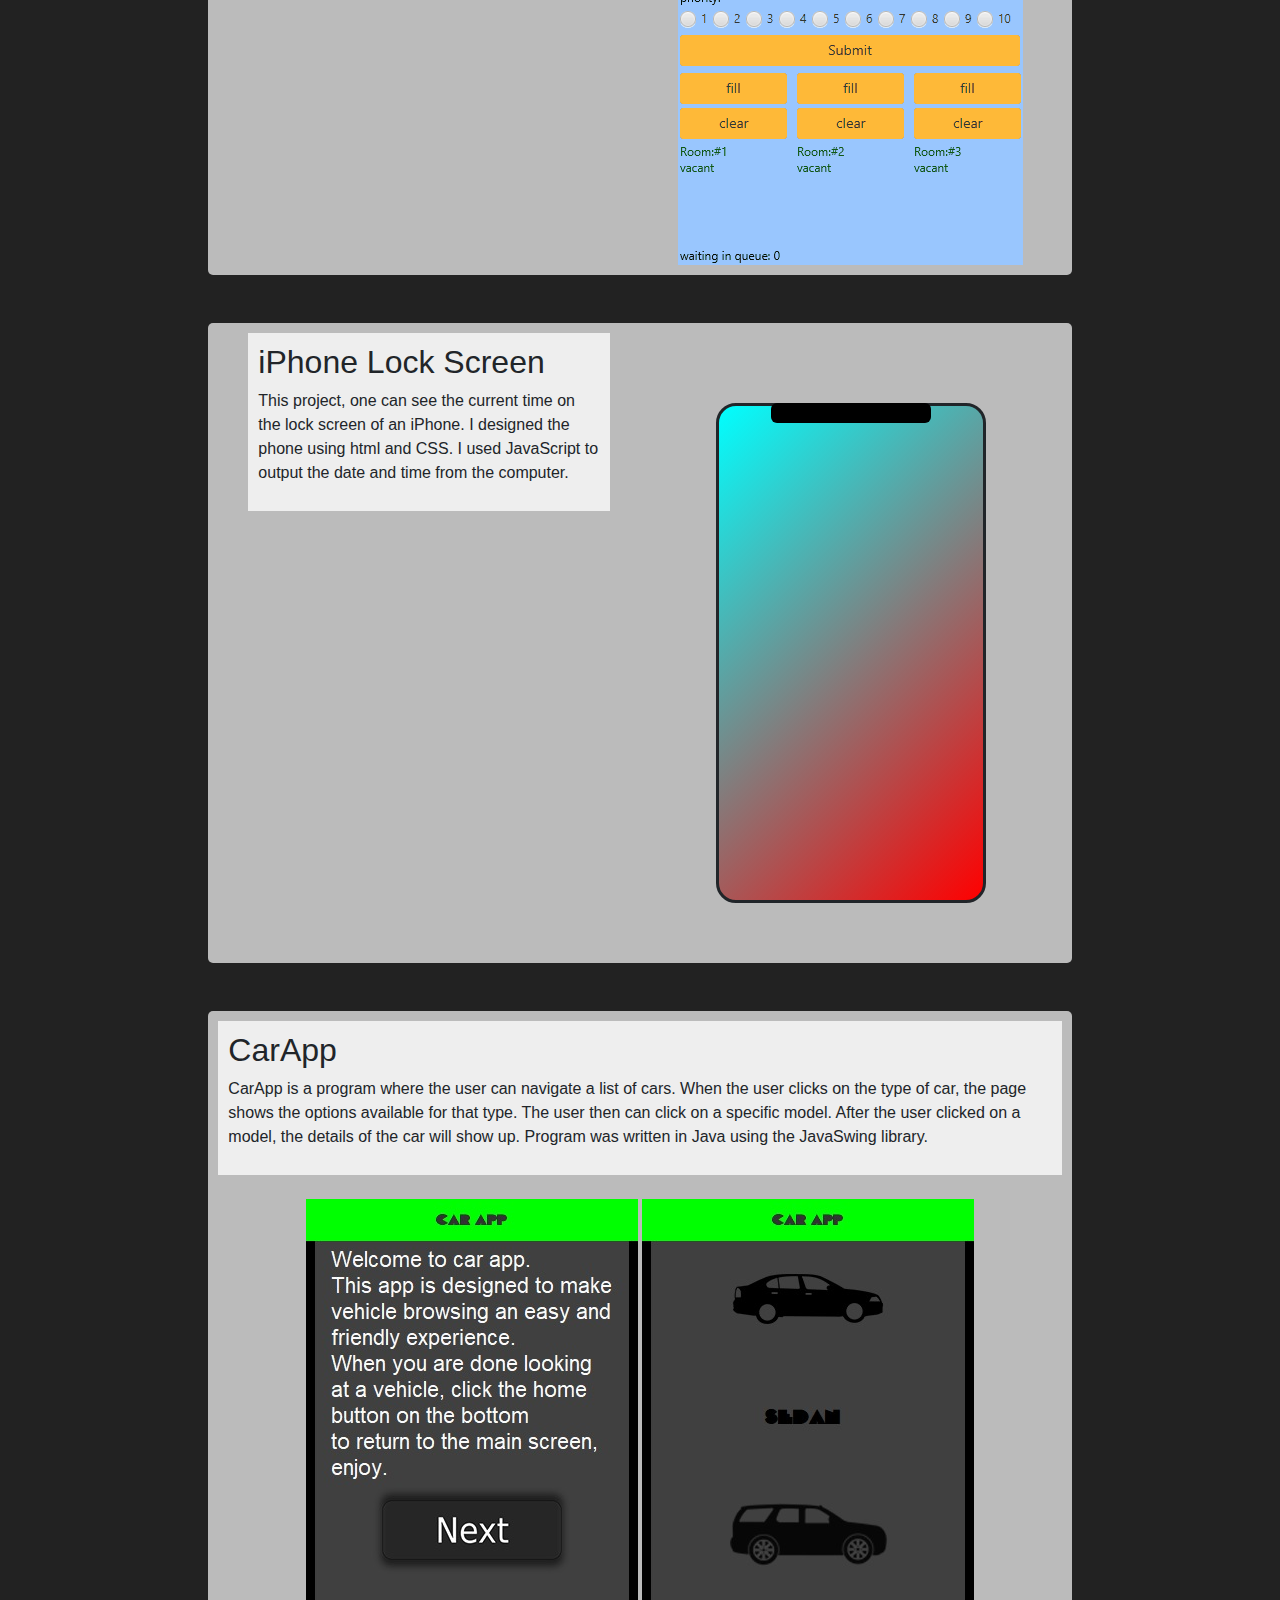
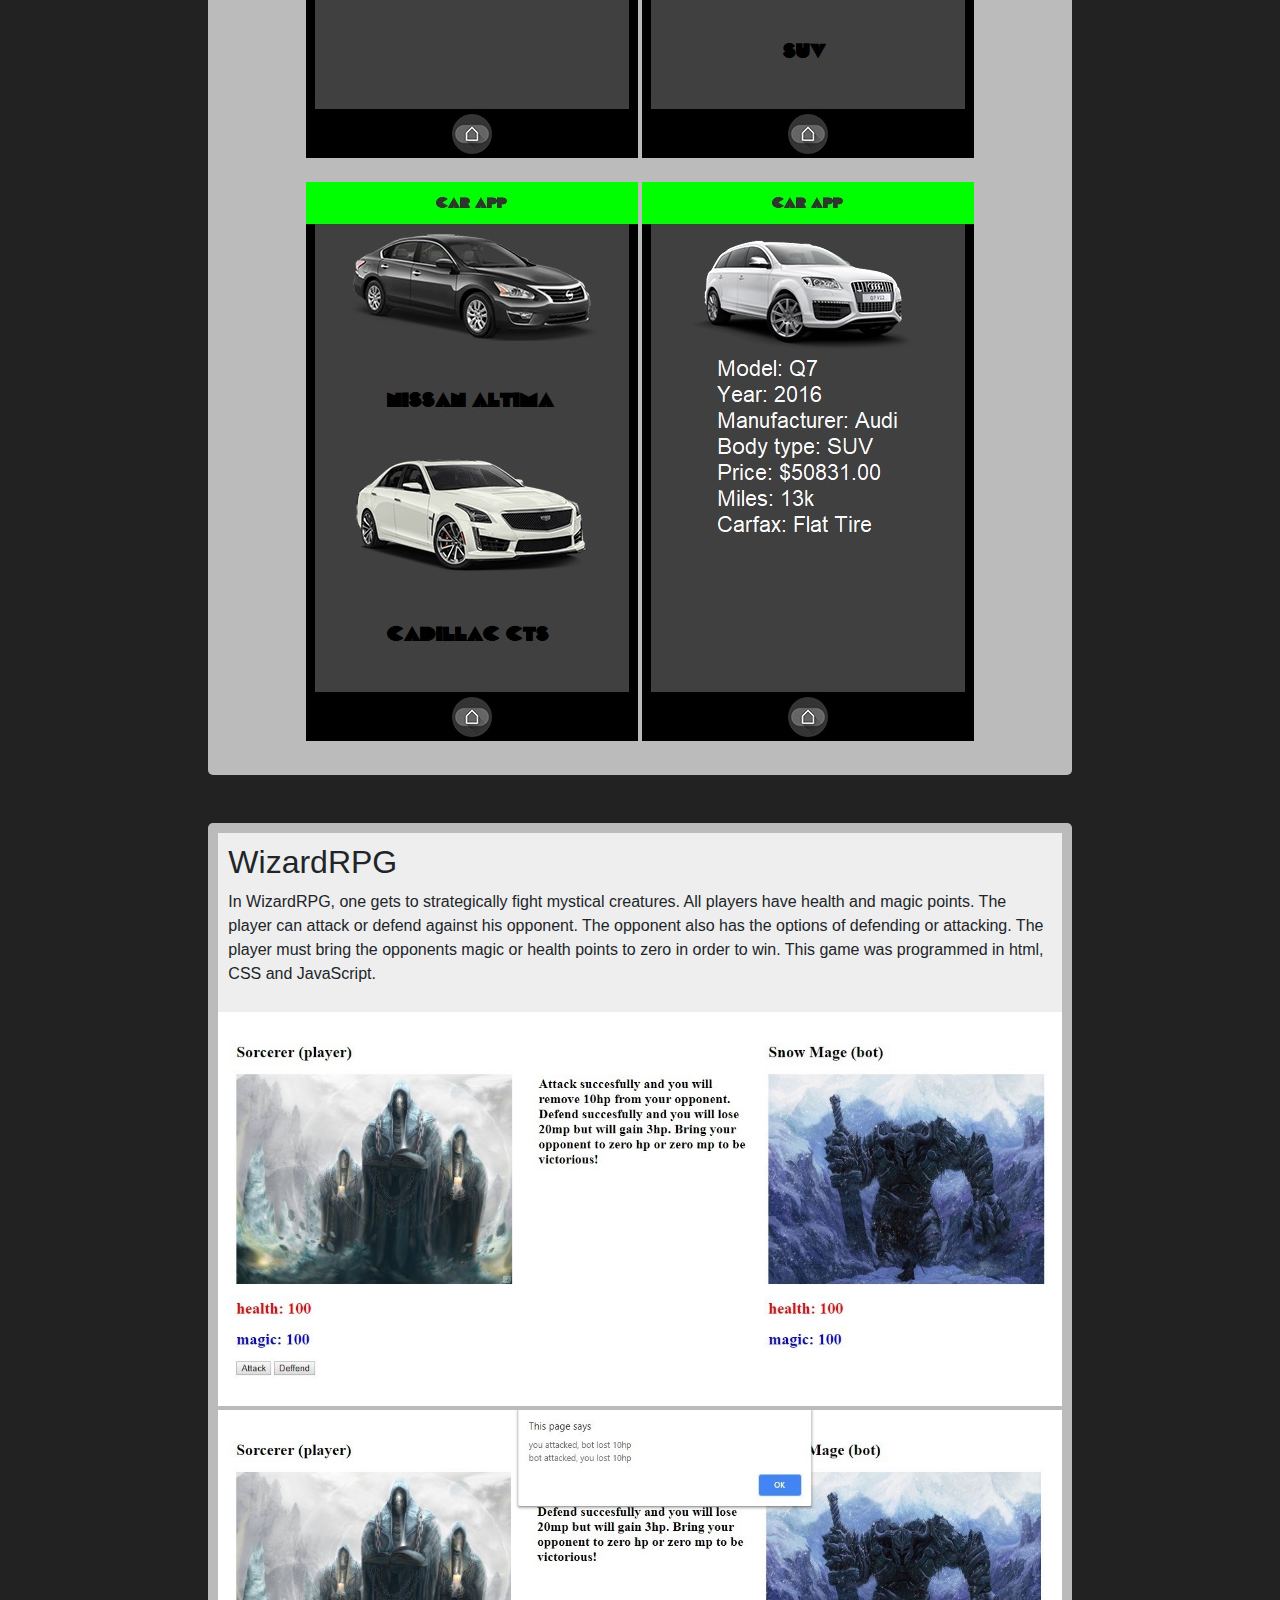
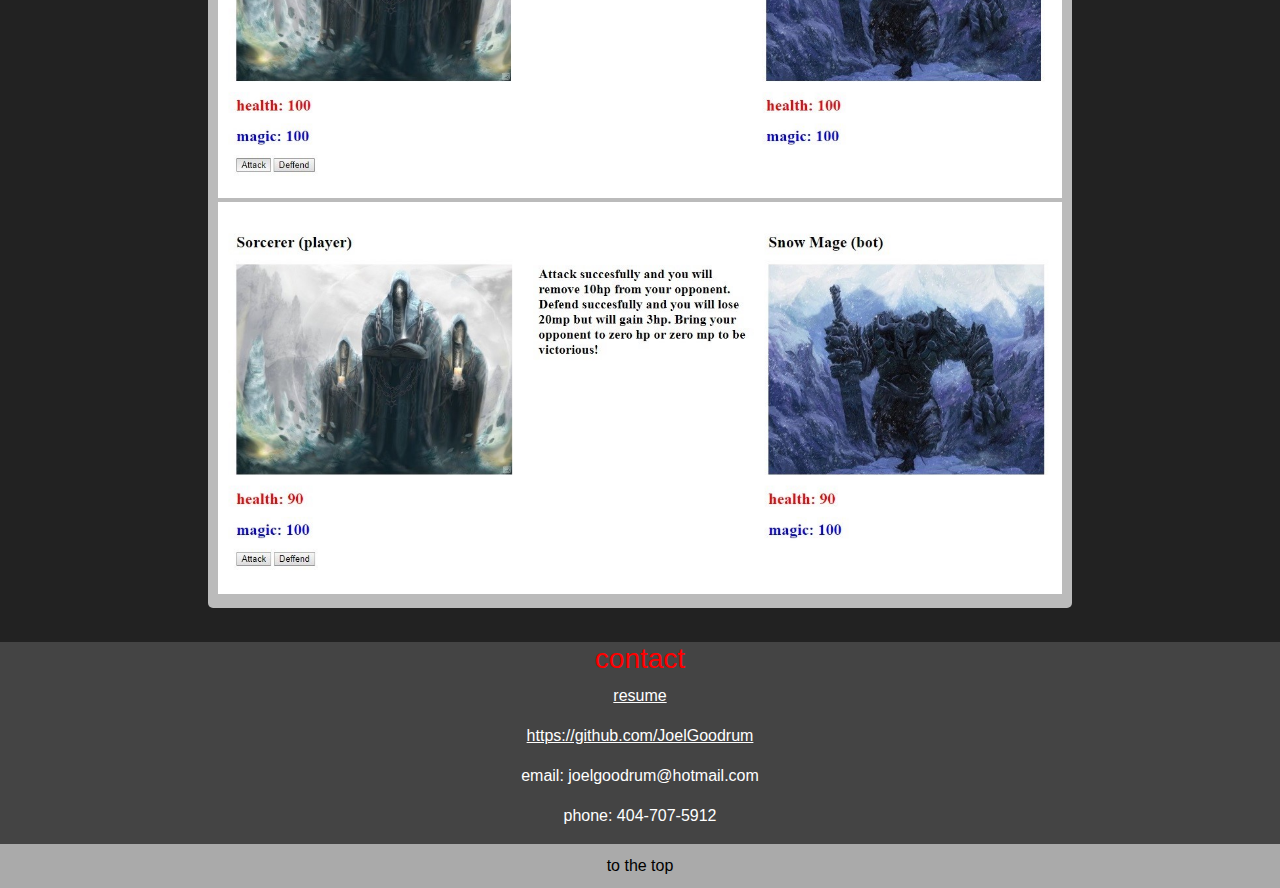
==== commit 4ababe8f: "add paper tech" ====
--- a/index.html
+++ b/index.html
@@ -103,10 +103,10 @@
 						Git<span class="badge badge-success badge-pill">proficient</span></li>
 
 						<li class="list-group-item d-flex justify-content-between align-items-center">
+						SQL<span class="badge badge-success badge-pill">proficient</span></li>
+
+						<li class="list-group-item d-flex justify-content-between align-items-center">
 						Node.js<span class="badge badge-info badge-pill">beginner</span></li>
-
-						<li class="list-group-item d-flex justify-content-between align-items-center">
-						SQL<span class="badge badge-info badge-pill">beginner</span></li>
 
 						<li class="list-group-item d-flex justify-content-between align-items-center">
 						jQuery <span class="badge badge-info badge-pill">beginner</span></li>
@@ -114,7 +114,8 @@
 				</div>
 				
 
-			</div>				
+			</div>	
+
 			
 			<br>
 
@@ -124,6 +125,9 @@
 
 					<ul class="nav flex-column">
 					  <li class="nav-item">
+					    <a class="nav-link " href="#papertech">Papertech</a>
+					  </li>
+					  <li class="nav-item">
 					    <a class="nav-link " href="#task-manager">Task-Manager</a>
 					  </li>
 					  <li class="nav-item">
@@ -146,6 +150,57 @@
 					  </li>
 					</ul>
 				</div>
+			</div>
+			<br>
+
+			<div class="row projects" id="papertech" style="background-color: #EEE; padding: 10px">
+				<div class="row">
+					<div class="col">
+						<h2 style="text-align: center;"><img src="res/pencil_logo.png" width="50">Papertech</h2>
+					</div>
+				</div>
+				<div class="row">
+					<div class="col-lg-6 col-md-12 mb-4">
+						<div style=" padding: 10px ">
+						
+							
+
+							<p><a href="https://www.papertech.site">Papertech.site</a> is a simple but appealing forum based social network for people who like tech and various topics.
+							</p>
+
+							<h5>Security:</h5>
+							<ul>
+								<li>Password encryption</li>
+								<li>SSL certified</li>
+								<li>Login authentication system</li>
+								<li>Logins are case sensitive</li>
+							</ul>
+
+							<h5>Frontend:</h5>
+							<ul>
+								<li>HTML</li>
+								<li>CSS</li>
+								<li>Bootstrap</li>
+								<li>EJS template engine</li>
+								<li>jQuery</li>
+								<li>Photoshop (logo)</li>
+							</ul>
+
+							<h5>Backend</h5>
+							<ul>
+								<li>Node.js</li>
+								<li>Express.js</li>
+								<li>Heroku server</li>
+								<li>SQL database</li>
+							</ul>
+						</div>
+					</div>
+
+					<div  class="col-lg-6 col-md-12" align="center" >
+						<img src="res/papertech.gif" style="width: 80%; padding: 10px">
+					</div>
+				</div>
+
 			</div>
 
 			</br>
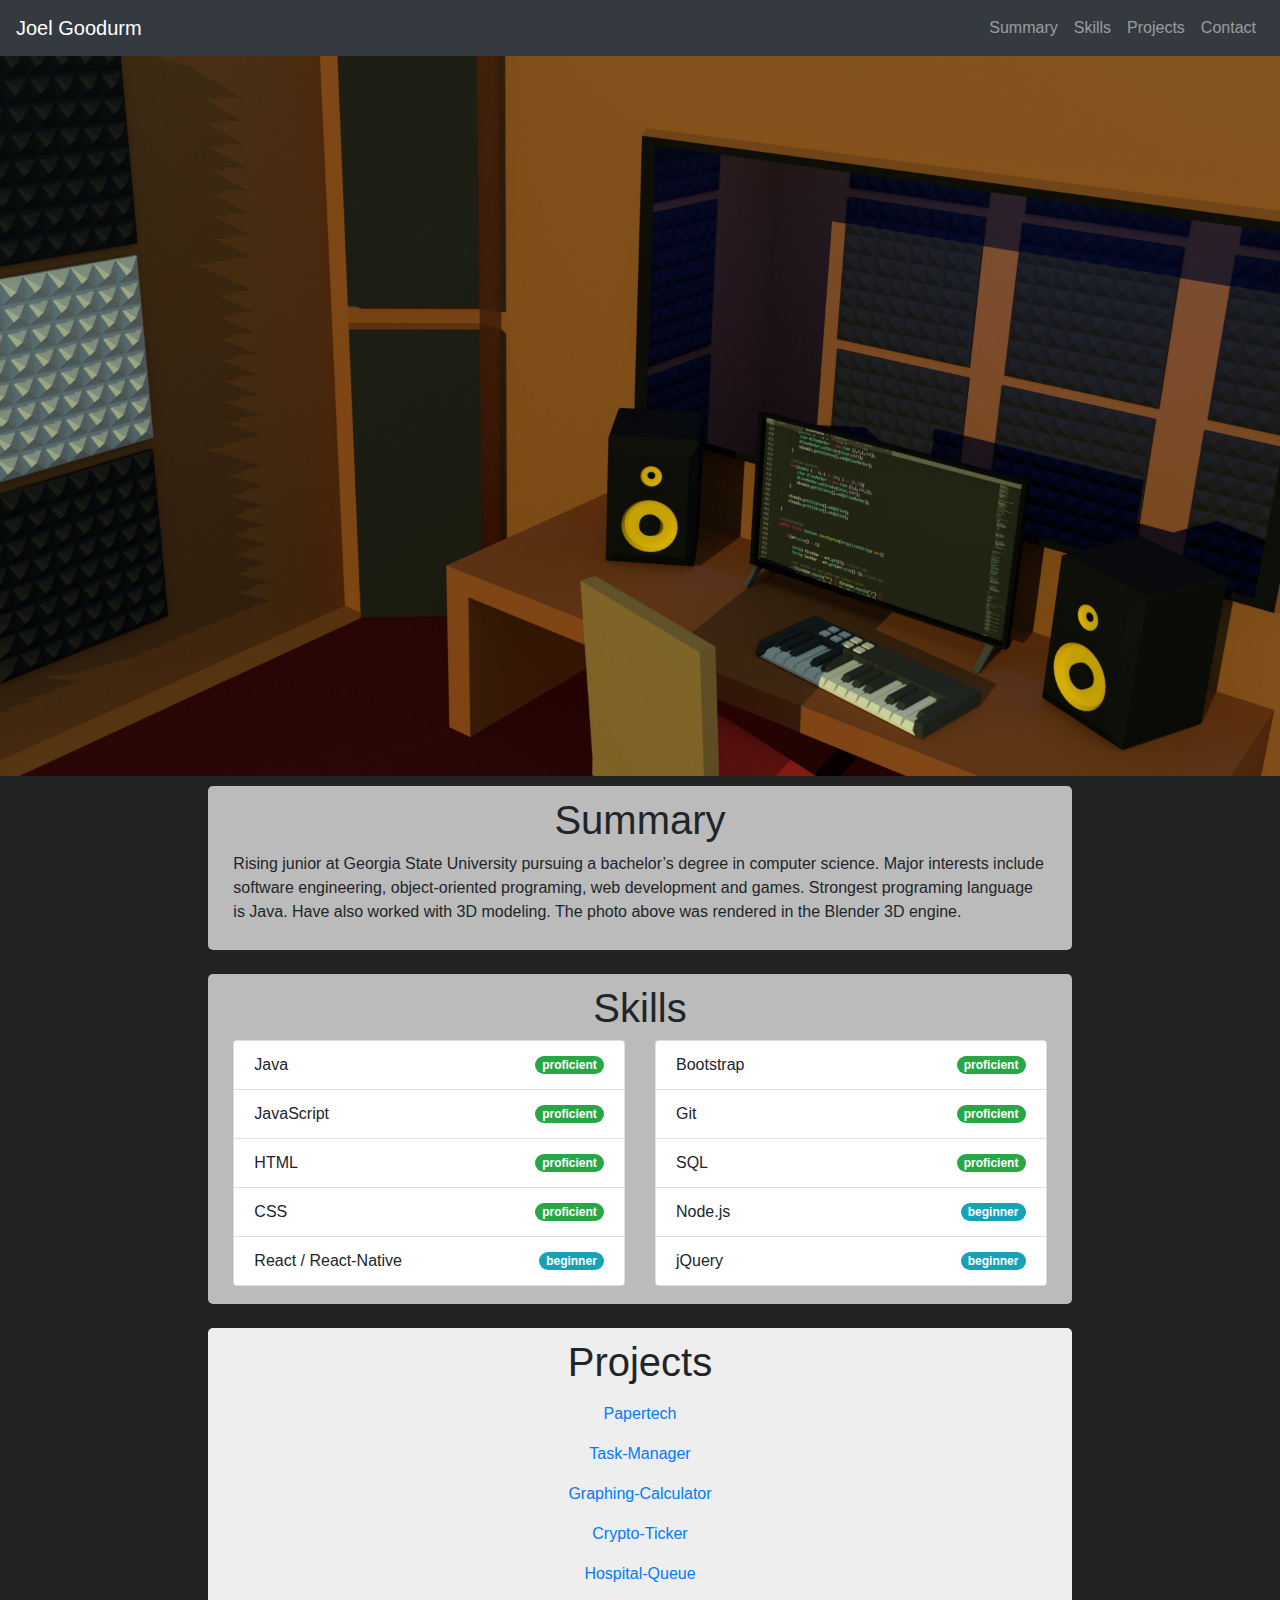
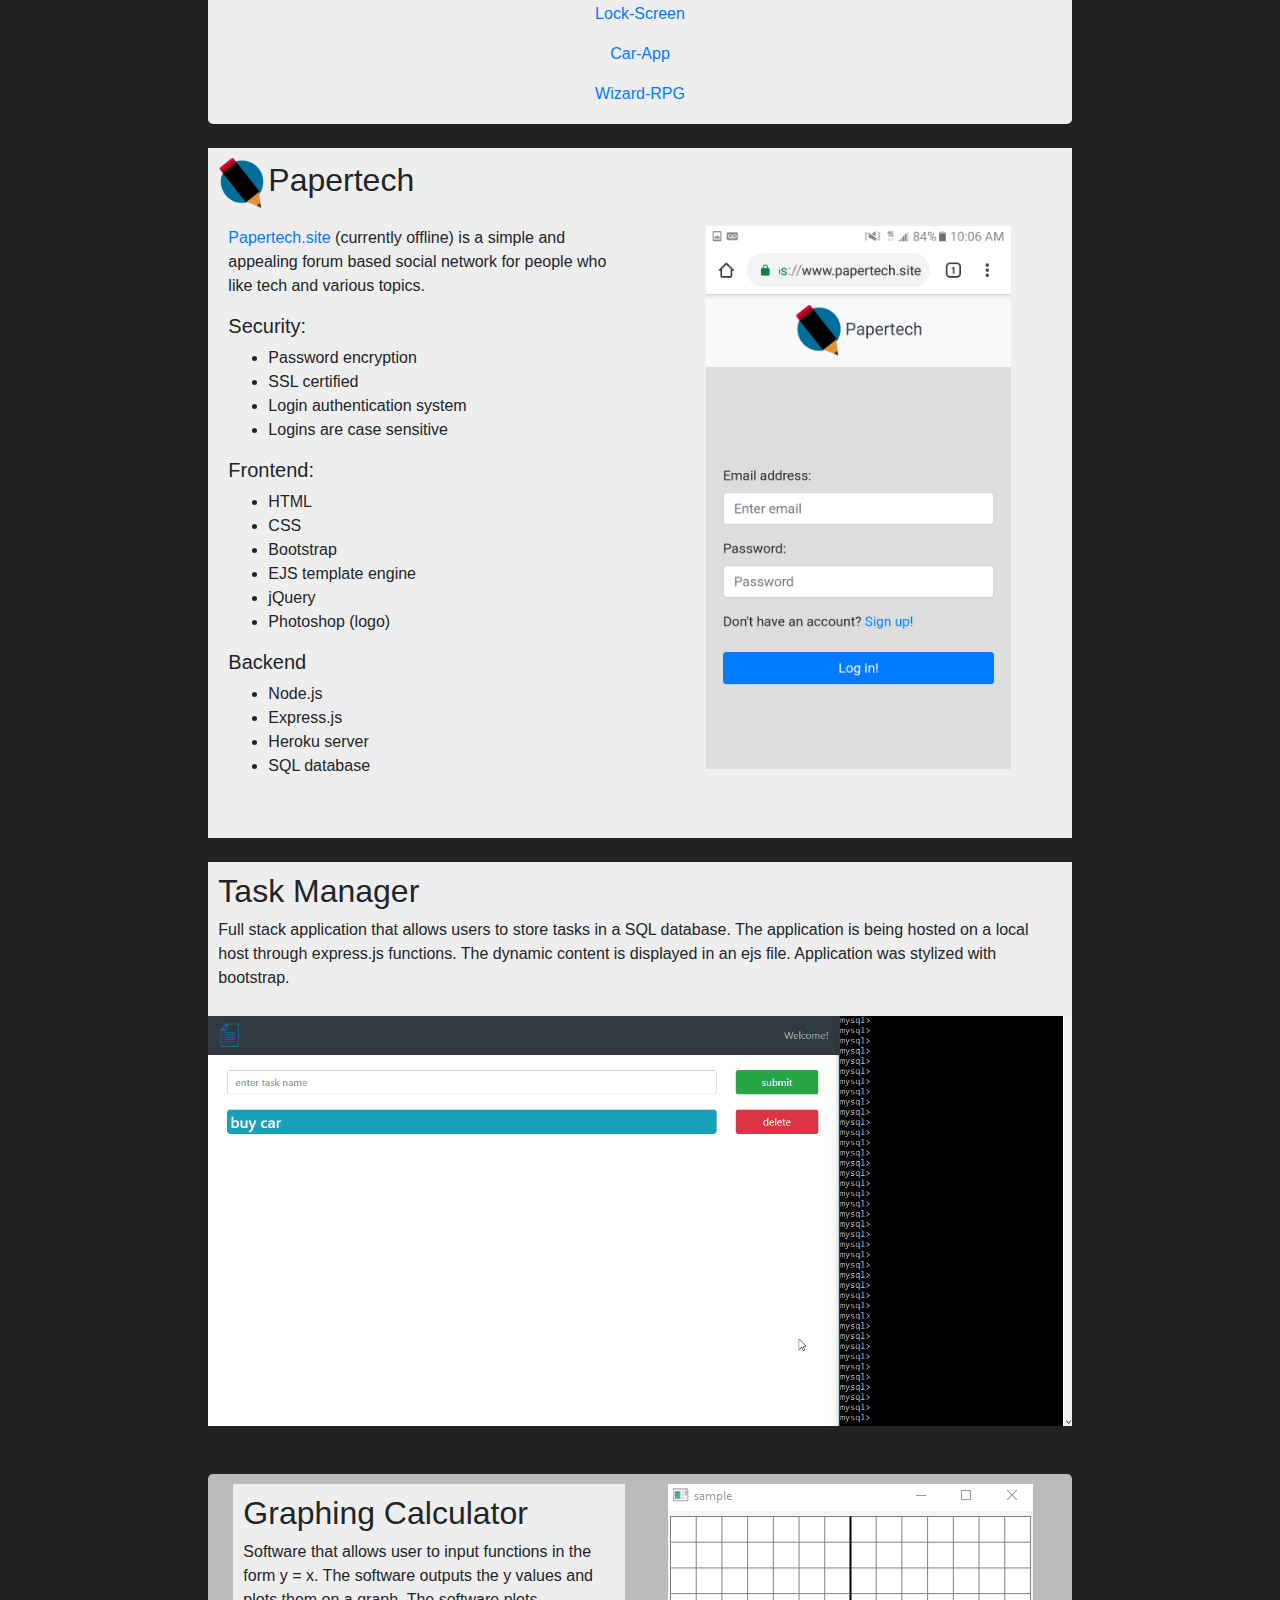
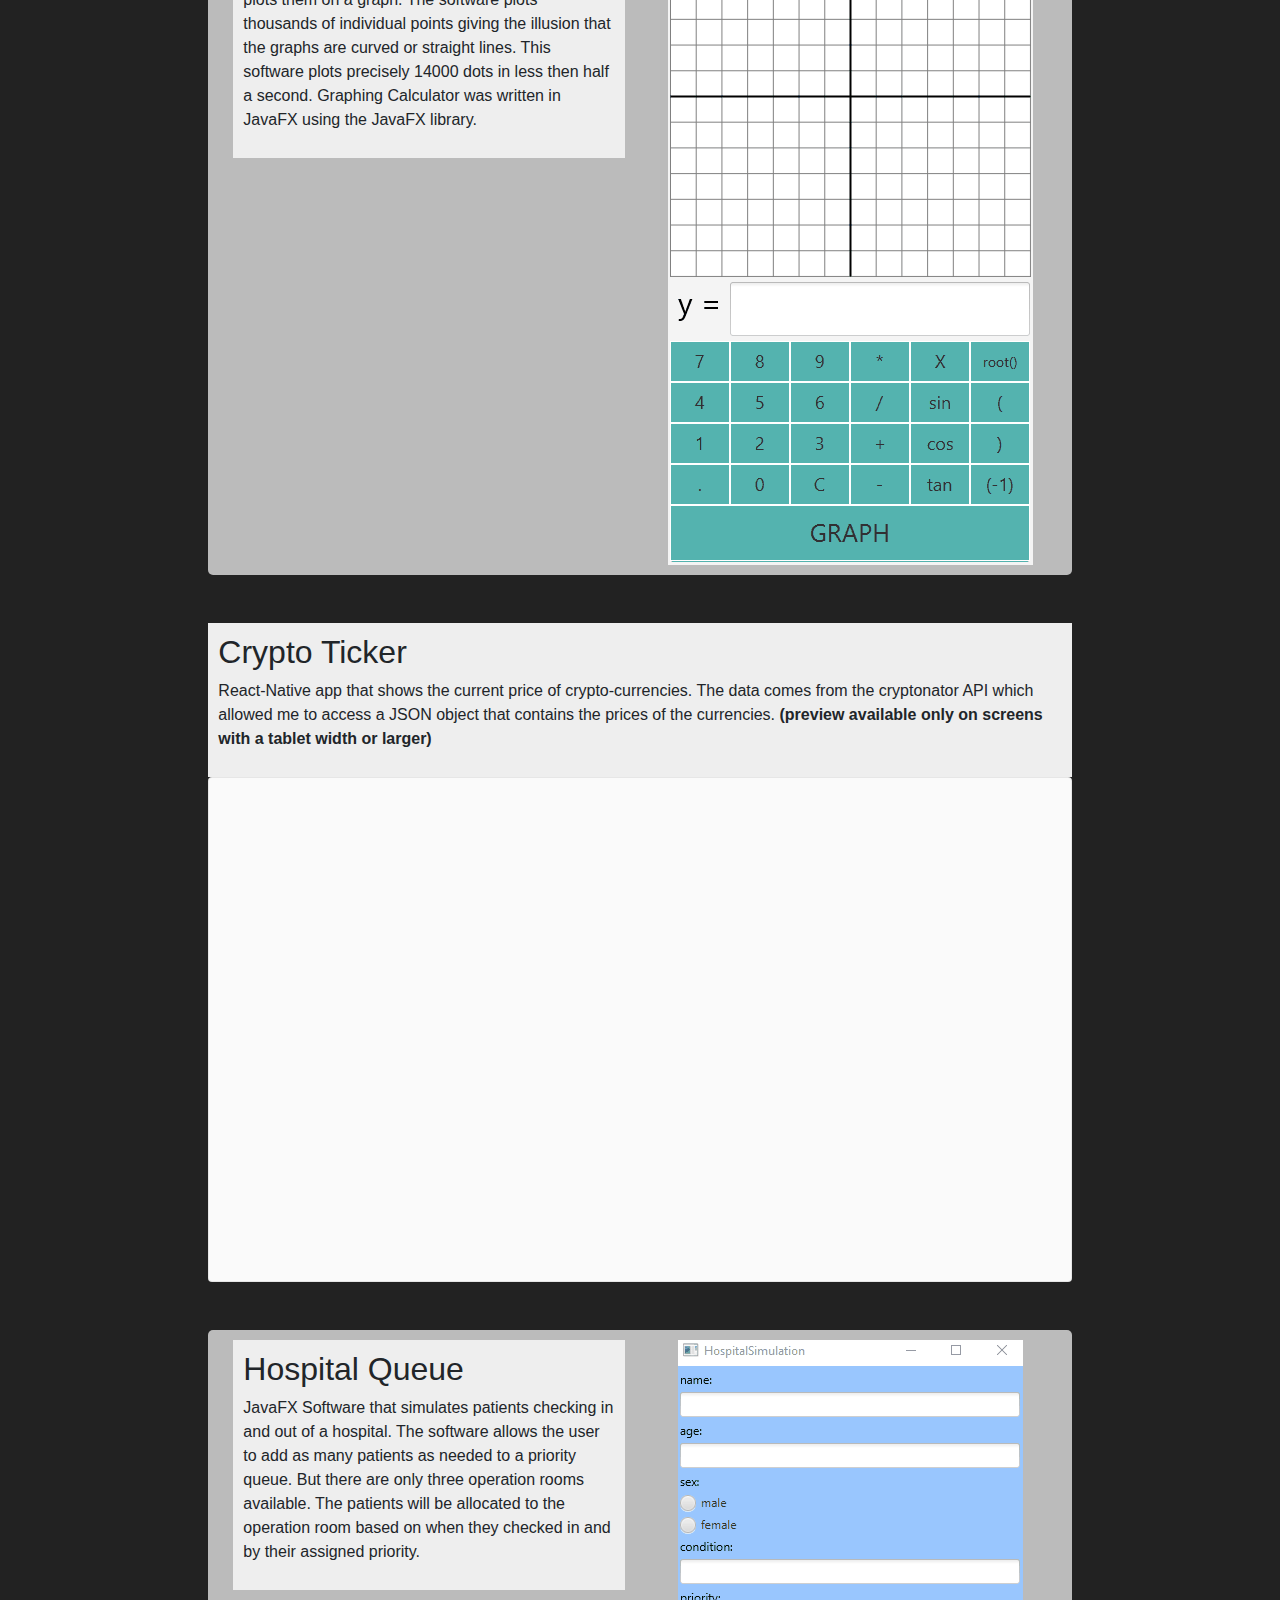
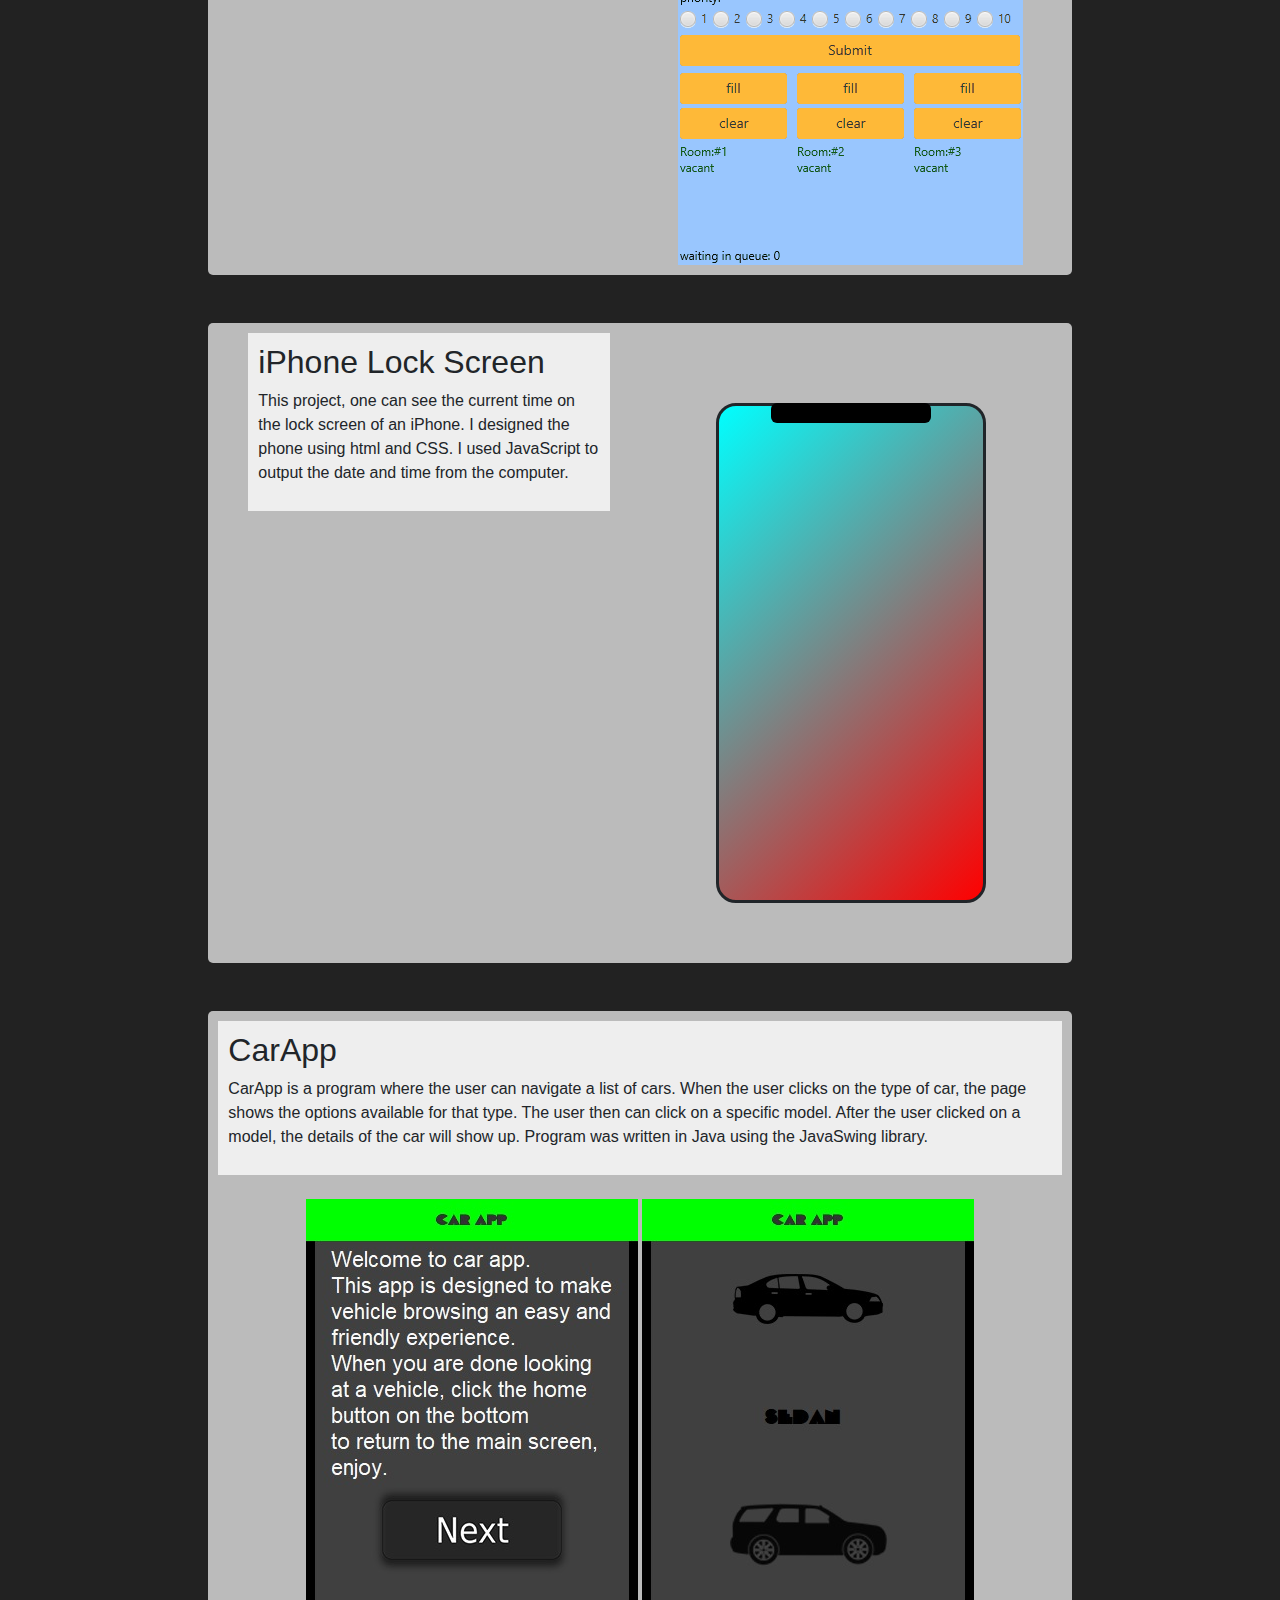
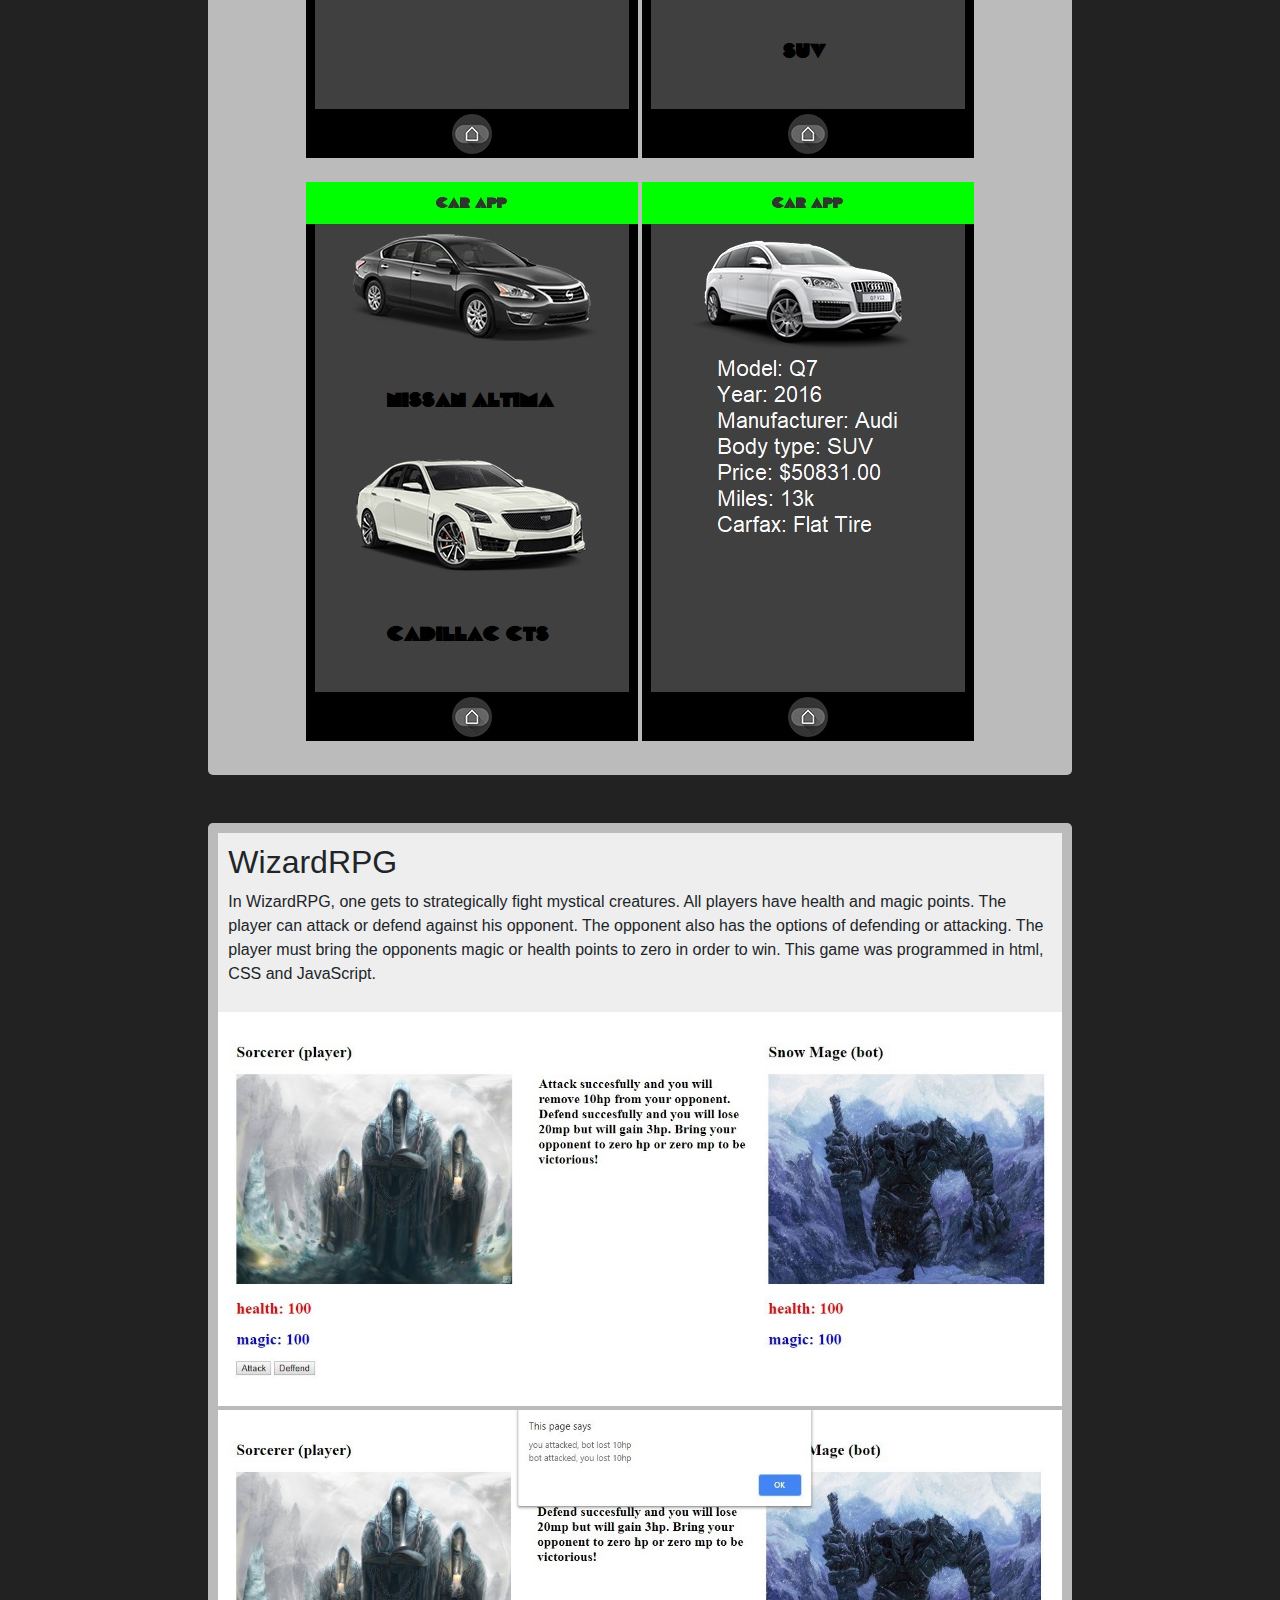
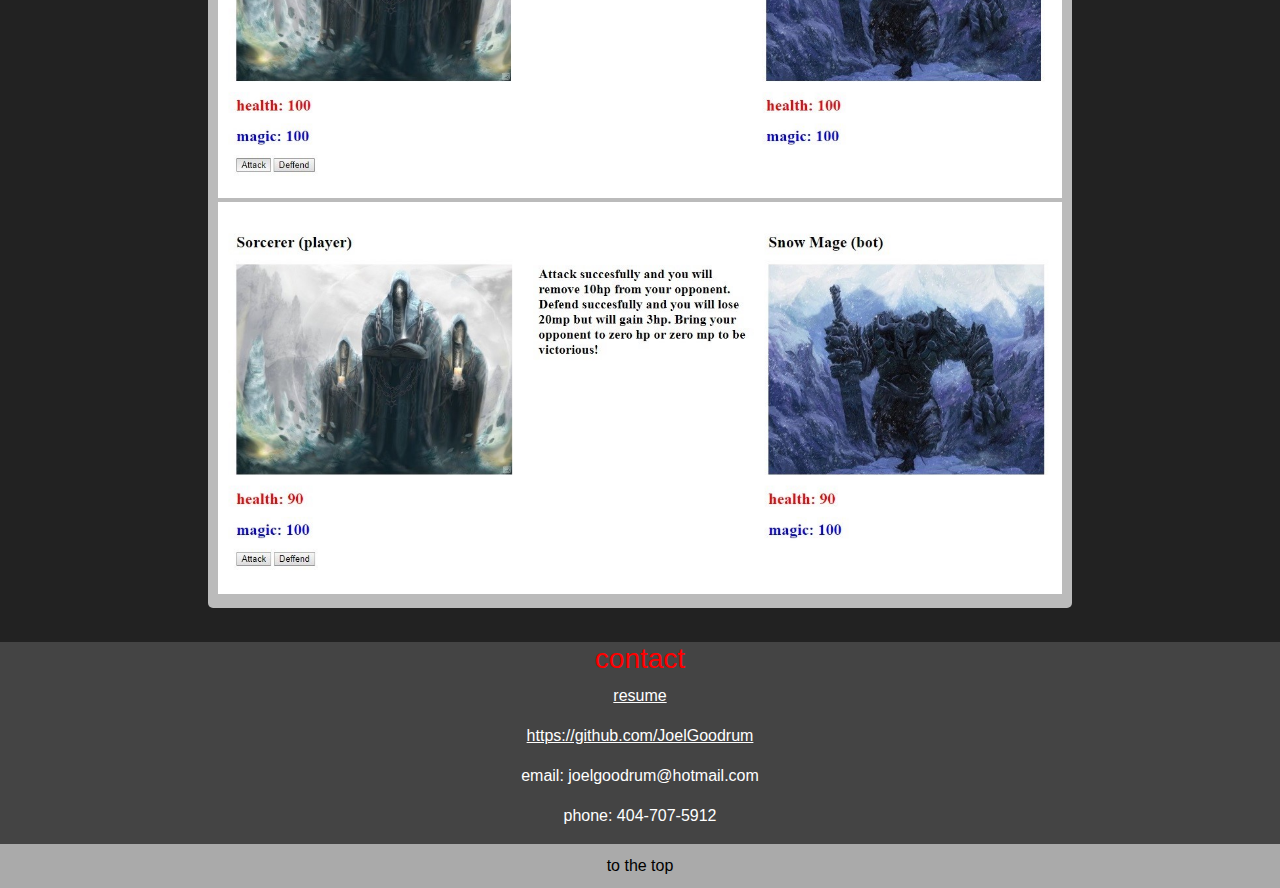
==== commit 569a606b: "add offline msg" ====
--- a/index.html
+++ b/index.html
@@ -165,7 +165,7 @@
 						
 							
 
-							<p><a href="https://www.papertech.site">Papertech.site</a> is a simple but appealing forum based social network for people who like tech and various topics.
+							<p><a href="https://www.papertech.site">Papertech.site</a> (currently offline) is a simple and appealing forum based social network for people who like tech and various topics.
 							</p>
 
 							<h5>Security:</h5>
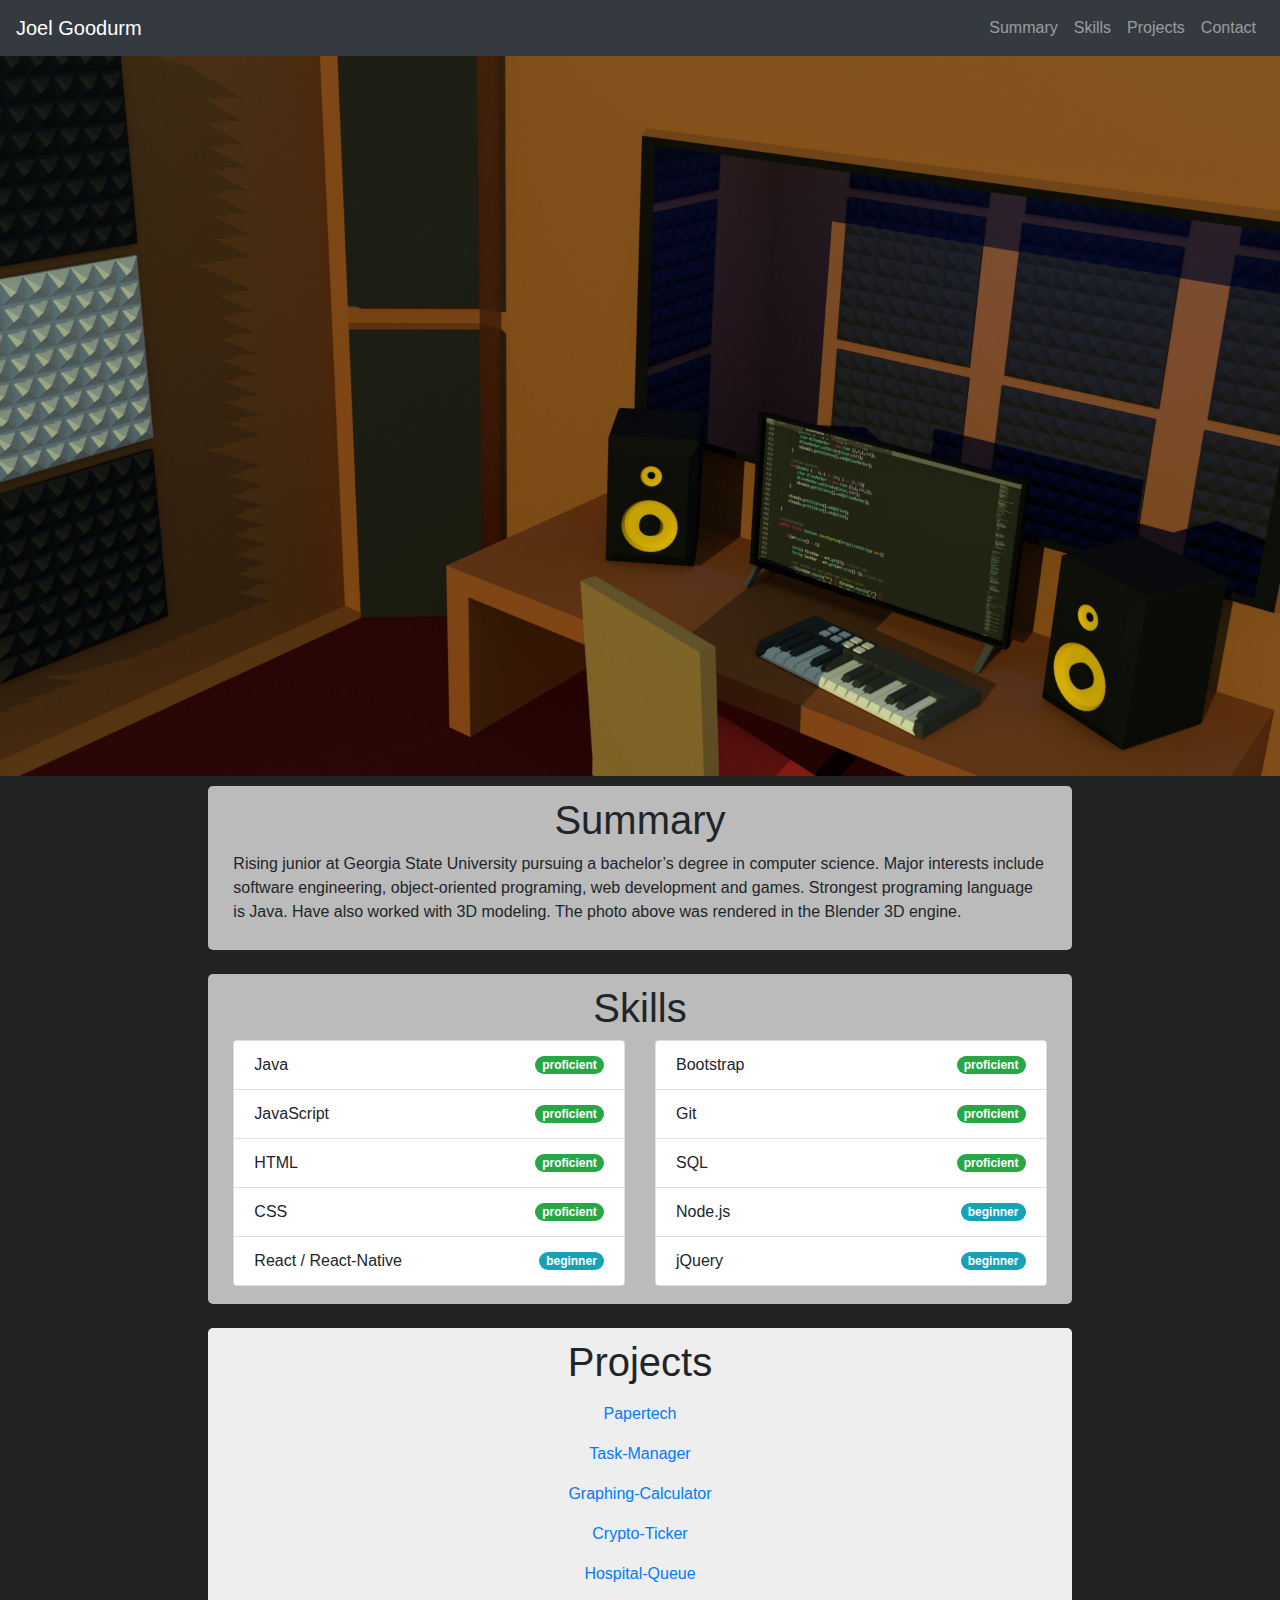
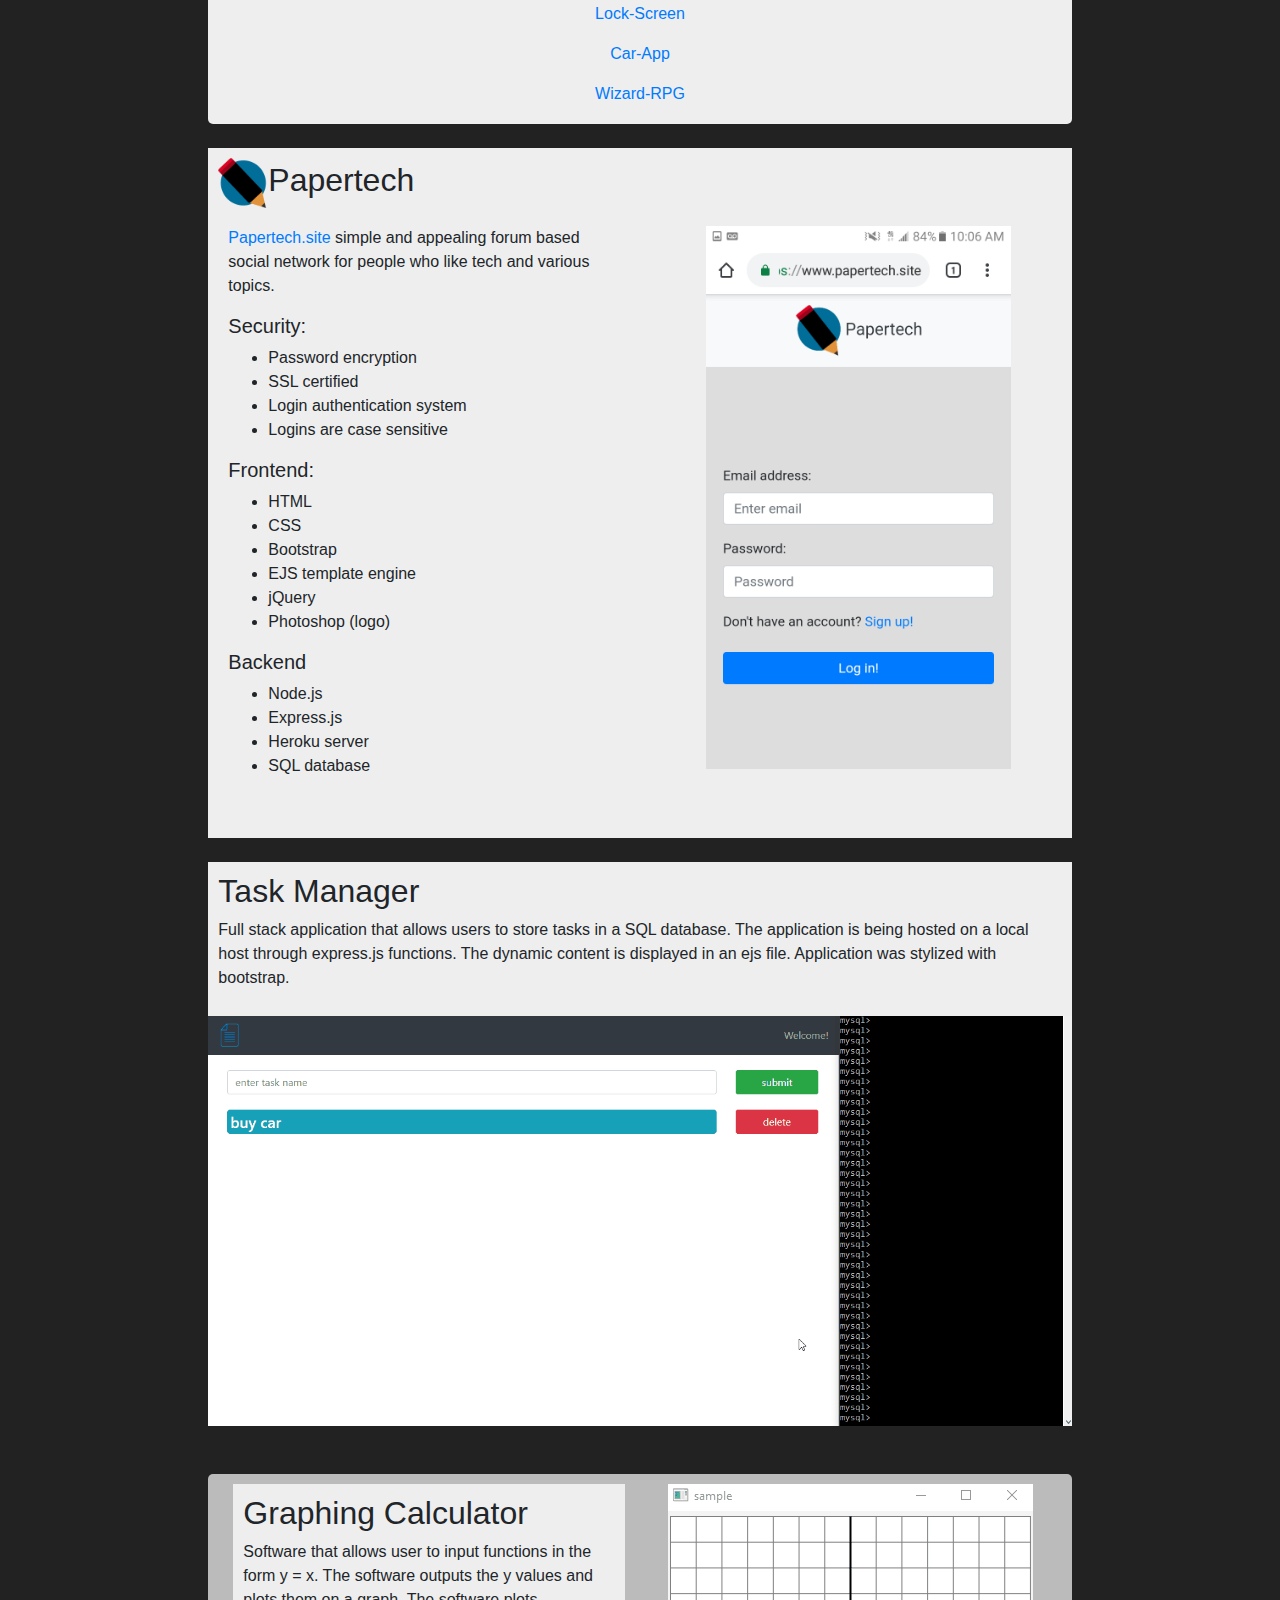
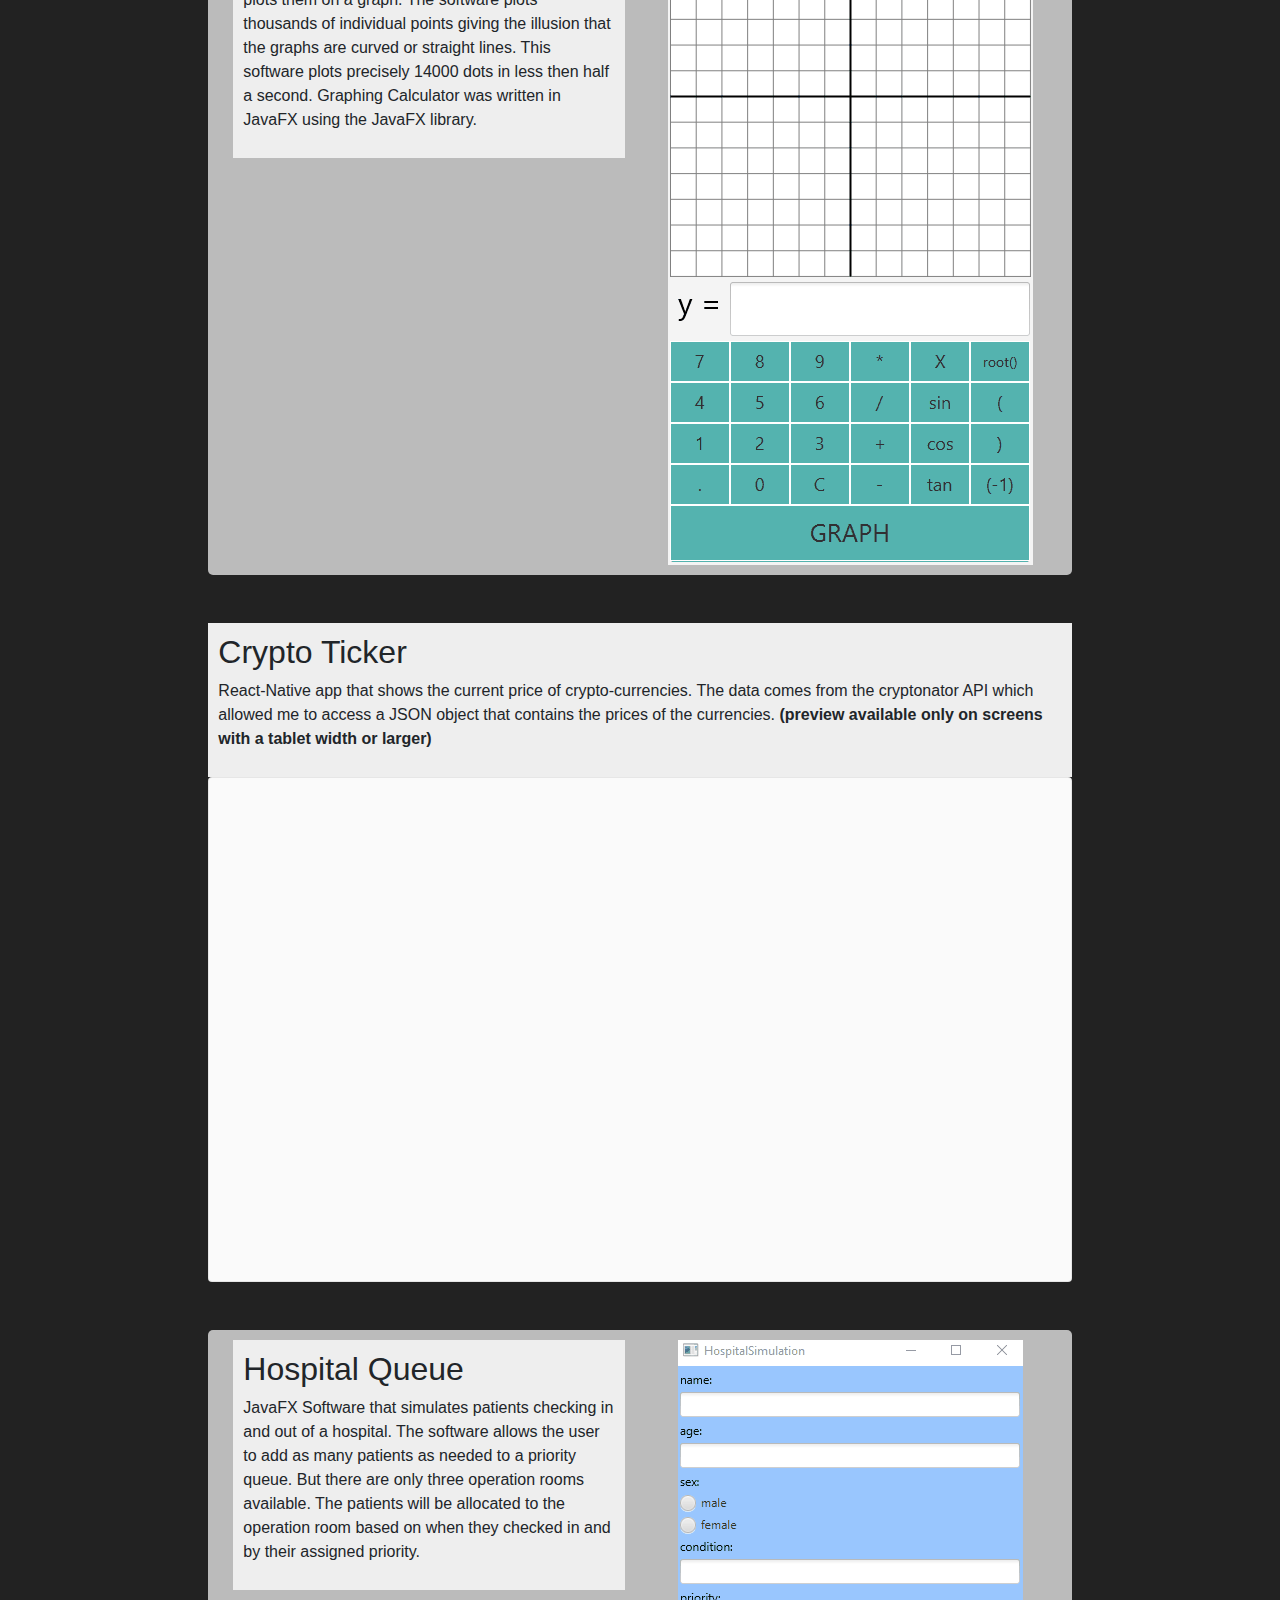
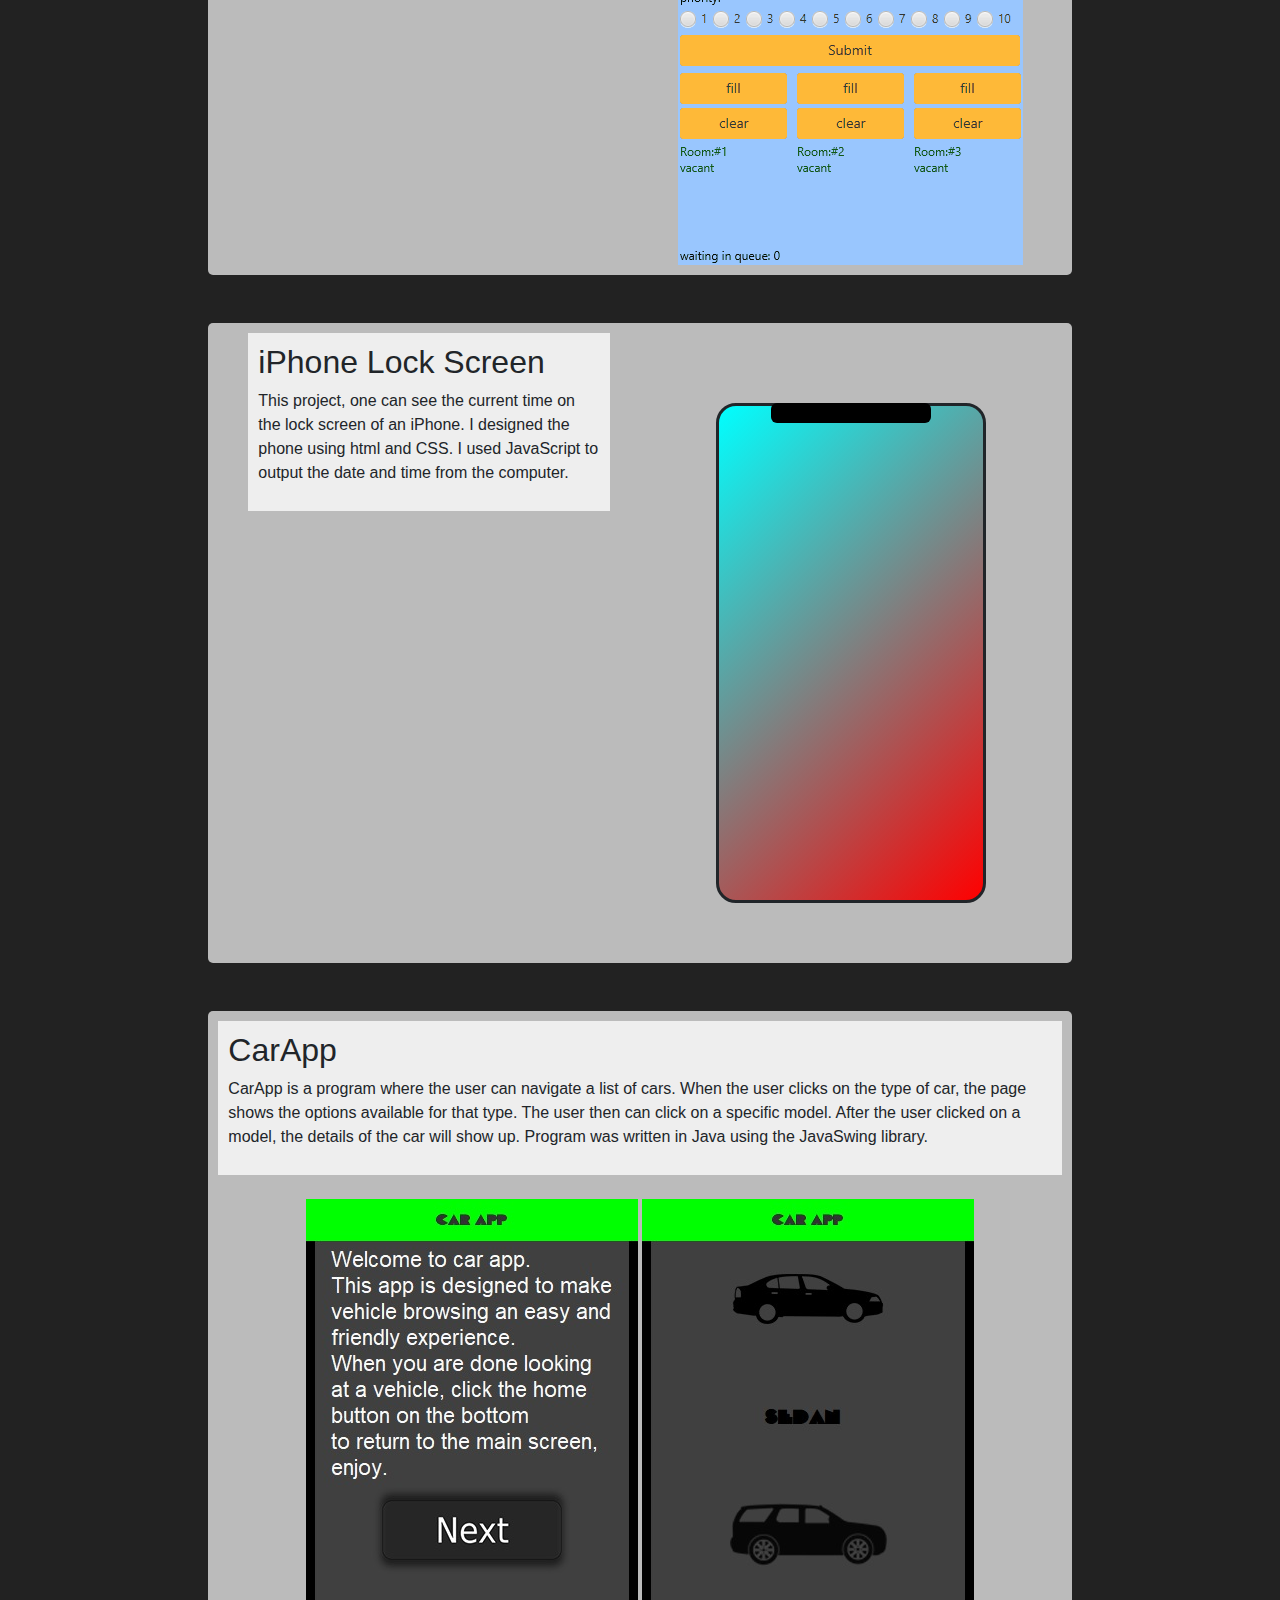
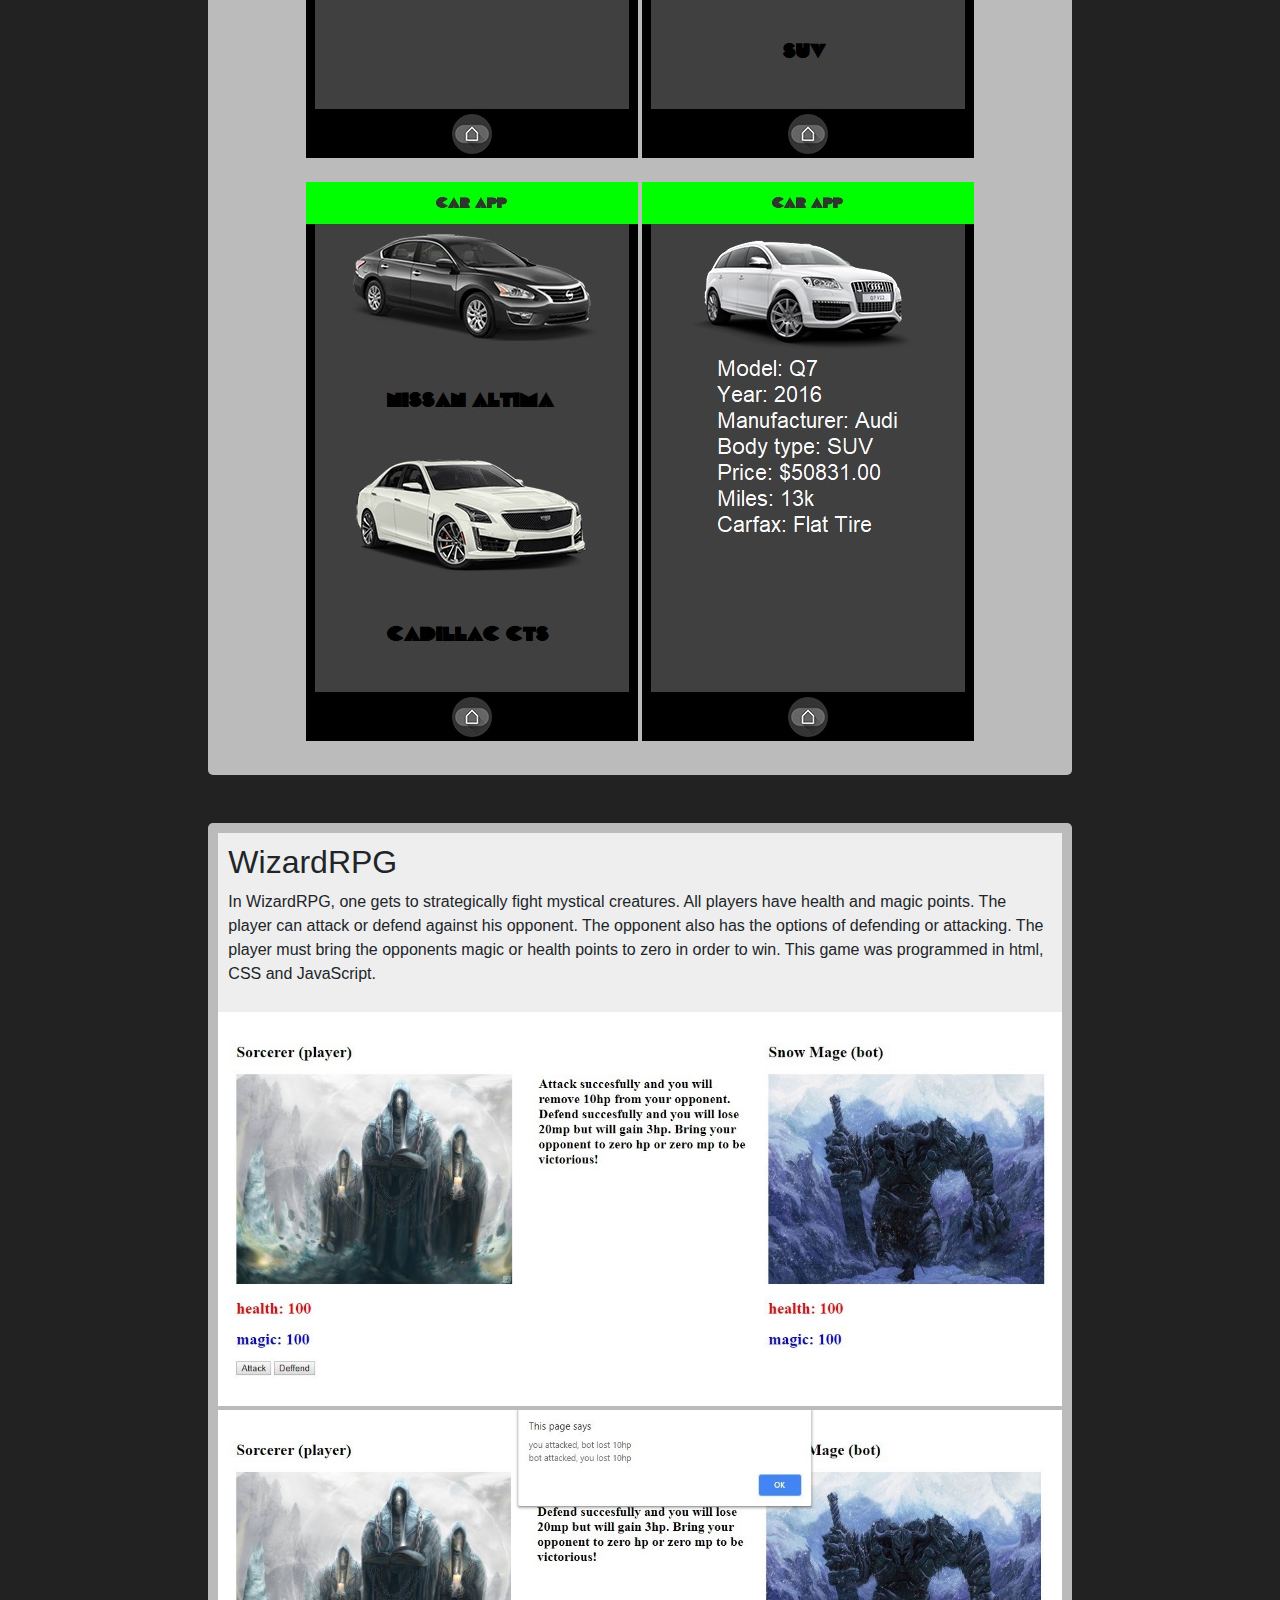
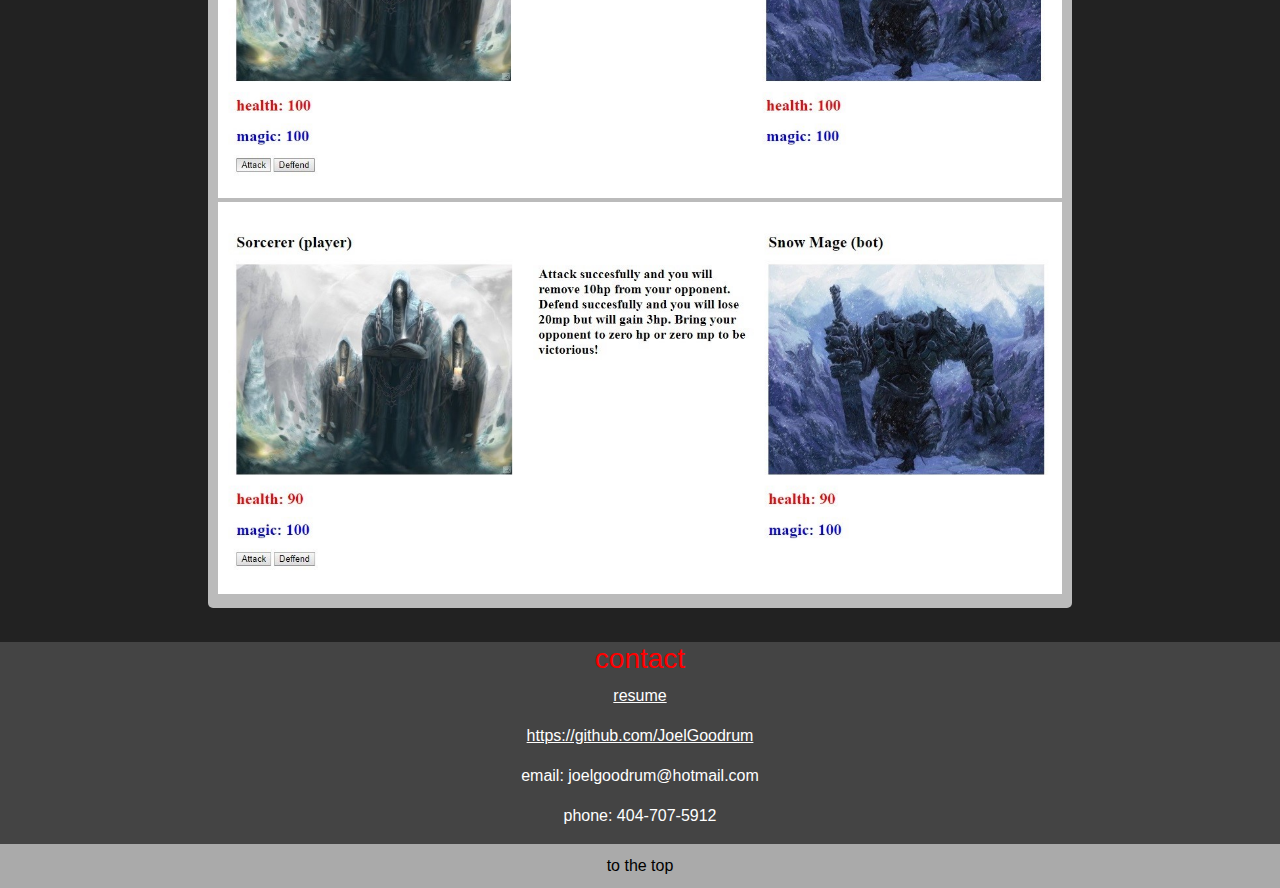
==== commit 2b9a55c7: "remove currently offline from papertech" ====
--- a/index.html
+++ b/index.html
@@ -165,7 +165,7 @@
 						
 							
 
-							<p><a href="https://www.papertech.site">Papertech.site</a> (currently offline) is a simple and appealing forum based social network for people who like tech and various topics.
+							<p><a href="https://www.papertech.site">Papertech.site</a> simple and appealing forum based social network for people who like tech and various topics.
 							</p>
 
 							<h5>Security:</h5>
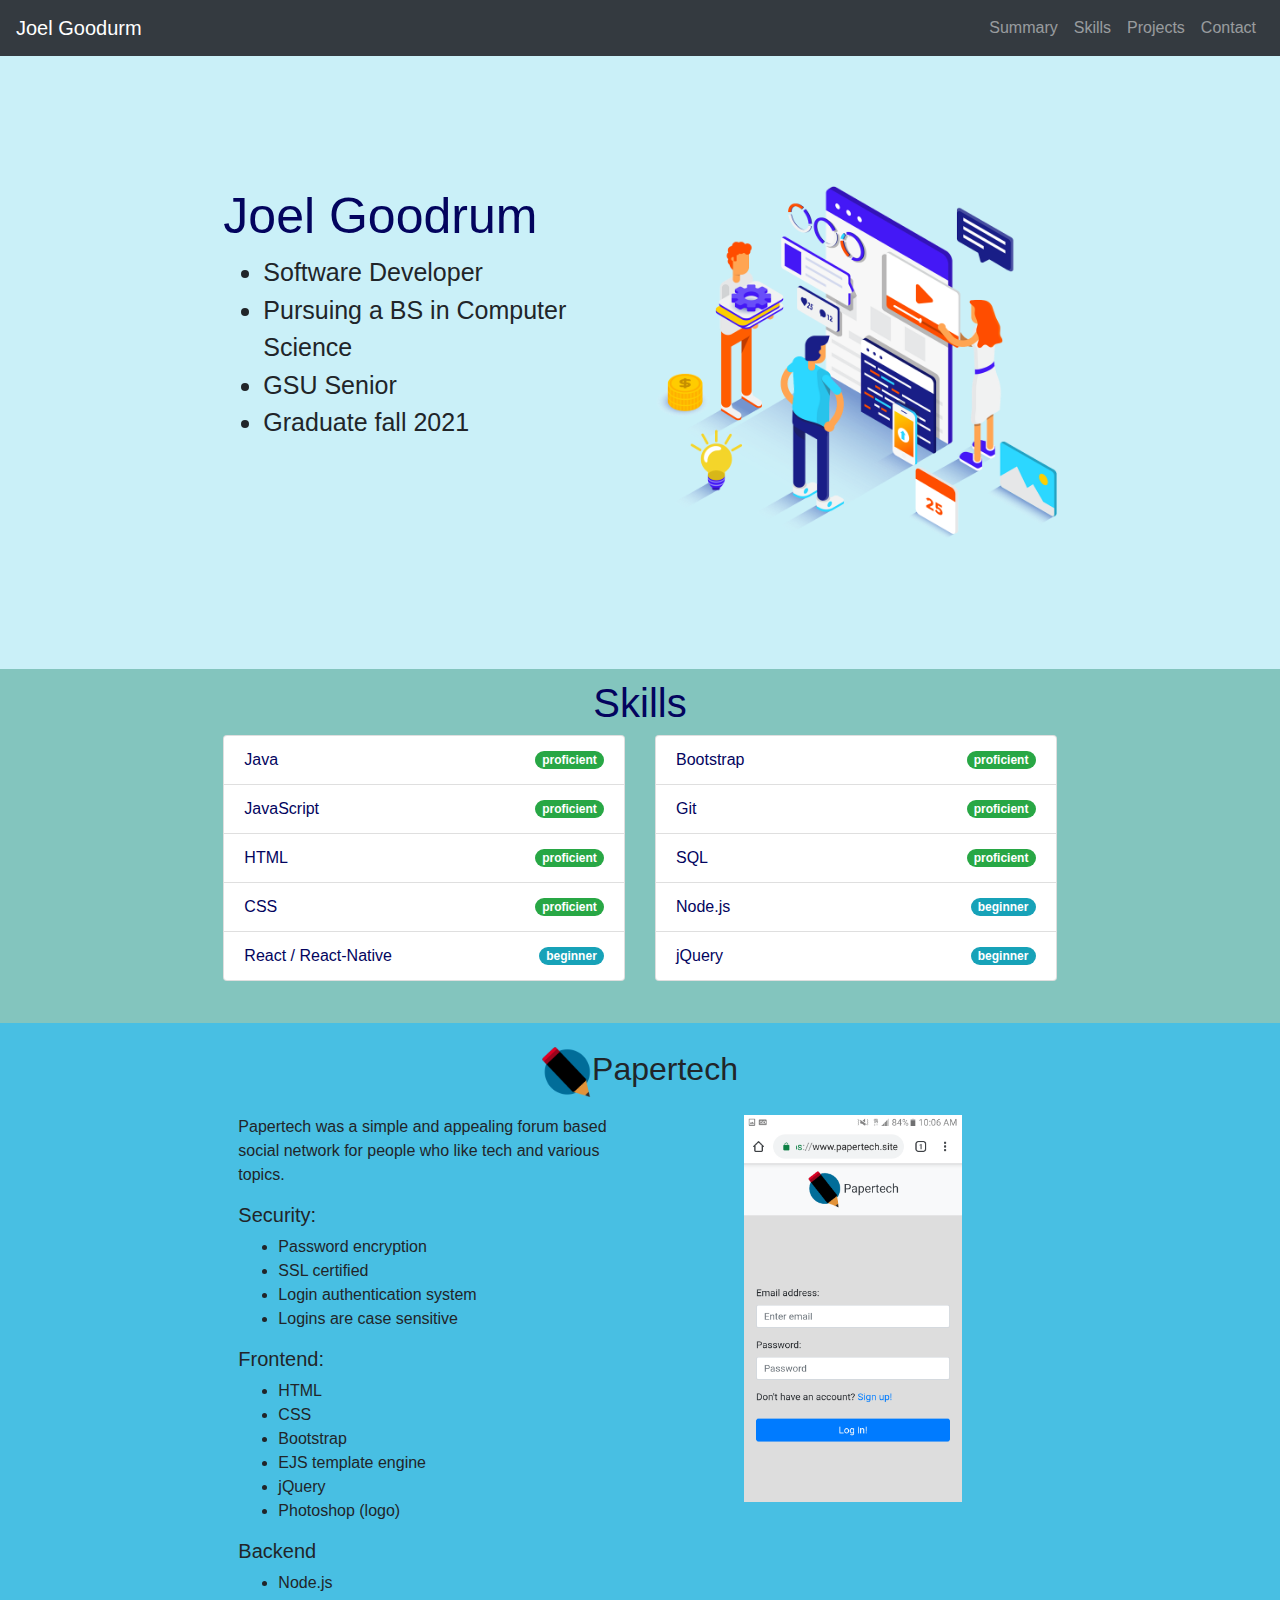
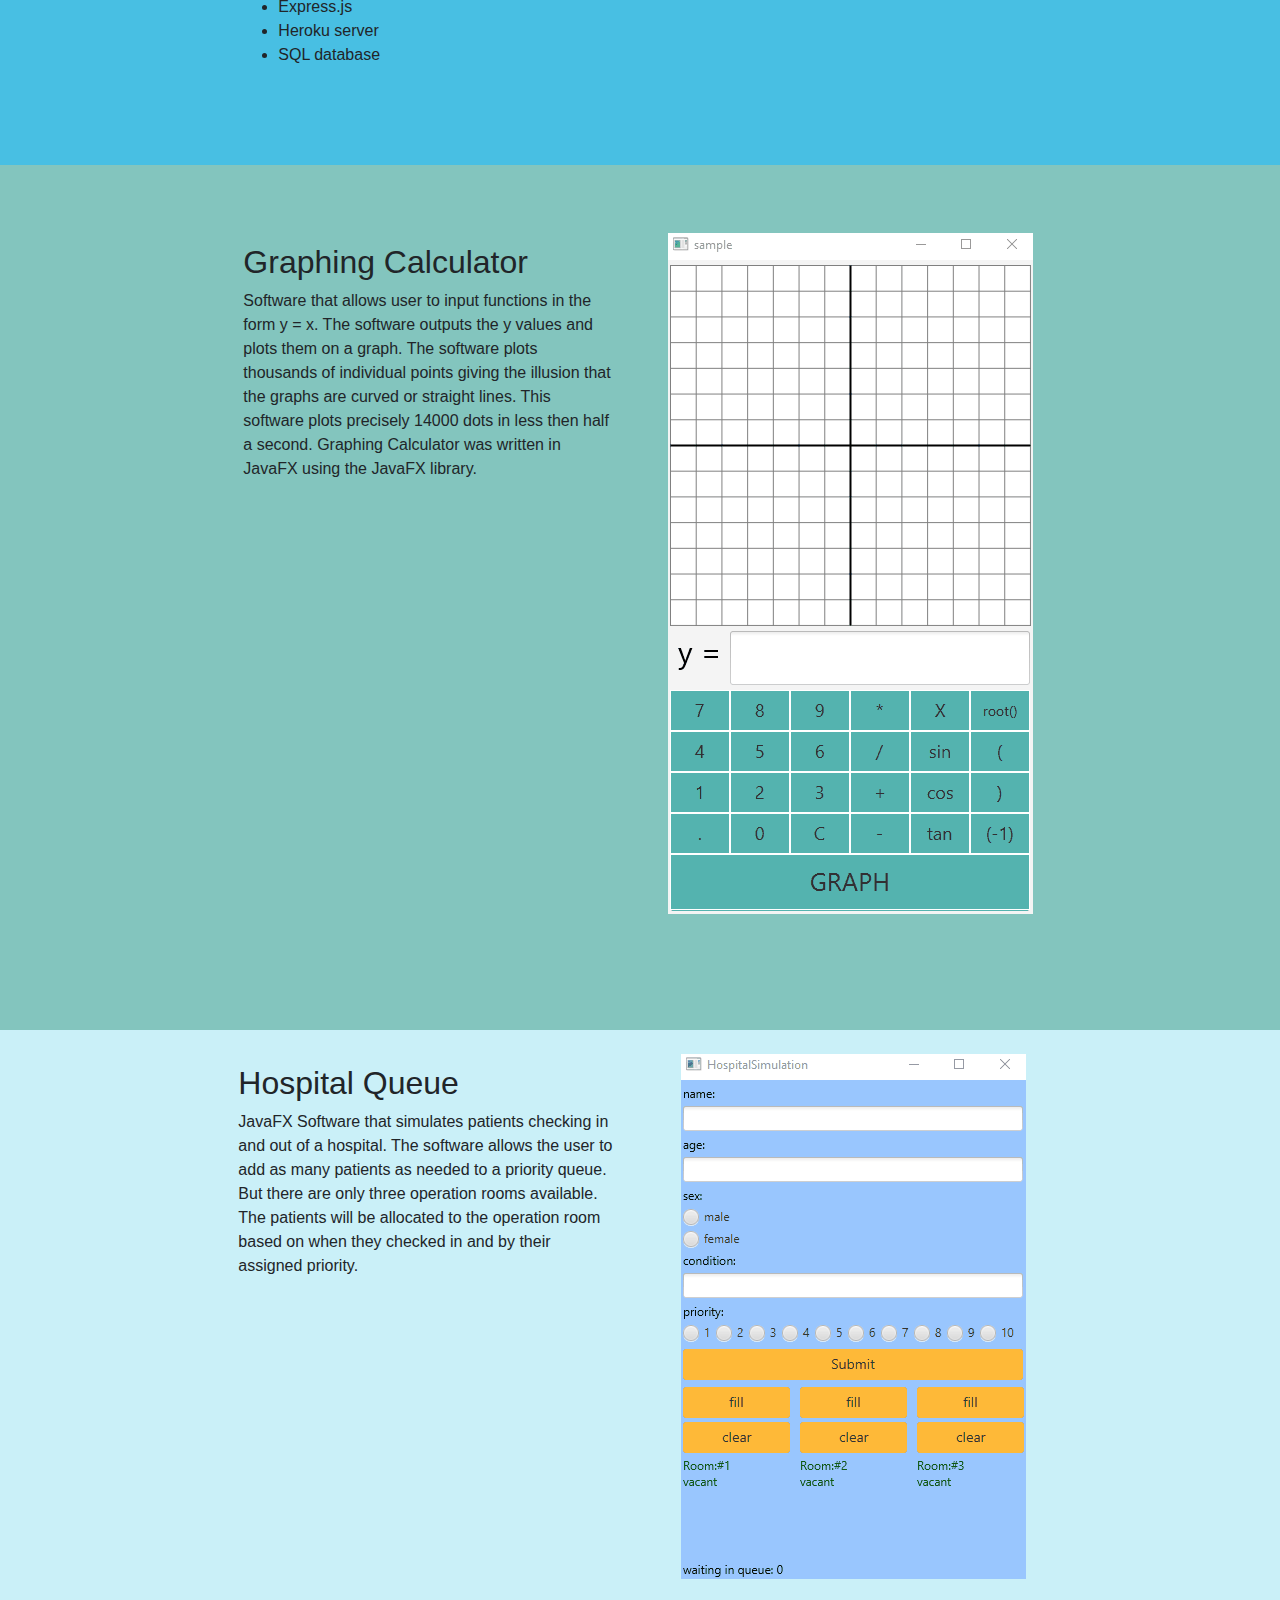
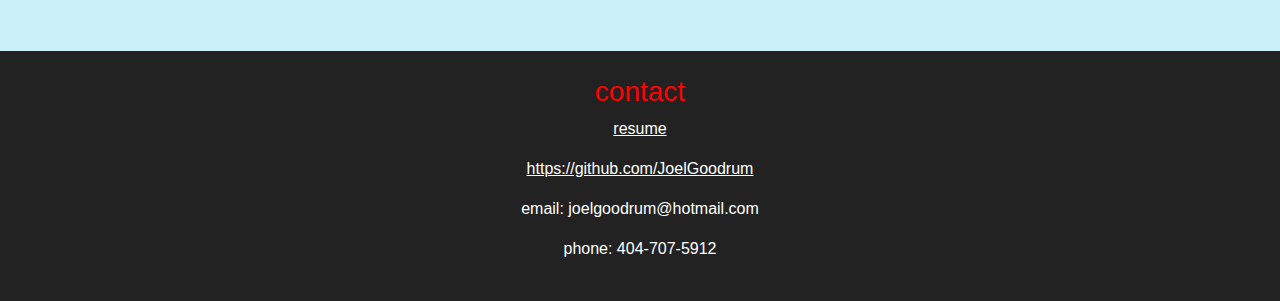
==== commit a5bb4aa0: "change web art, remove old projs" ====
--- a/index.html
+++ b/index.html
@@ -11,9 +11,10 @@
 		}
 		.project{
 			
-			background-color:#BBB ;
+			background-color:#4895ef;
 			border-radius: 5px;
 			padding: 10px;
+
 		}
 	</style>
 
@@ -21,8 +22,9 @@
 		<title>Joel Goodrum</title>
 		<a name="top"></a>
 	</head>
-		
-	<body style="background-color: #222">
+
+		
+	<body style="background-color: #caf0f8">
 
 		<header>
 			
@@ -51,49 +53,68 @@
 			
 		</header>
 
-		<div class="headline">
-			<img src = "res/studio.jpg"; style="width: 100%">
-		</div>
+		
 		
 		<div id='bio' class="container col-xs-12 col-sm-11 col-md-10 col-lg-9 col-xl-8" style="padding:10px" >
 
-			<div class="row project" id="summary"  >
-				<div class="col-12">
-					<h1 align="center">Summary</h1>
-					<p>Rising junior at Georgia State University pursuing a bachelor’s degree in computer science. Major interests include software engineering, object-oriented programing, web development and games. Strongest programing language is Java. Have also worked with 3D modeling. The photo above was rendered in the Blender 3D engine.</p>
-				</div>
-			</div>
-
-			</br>
-
-			<div class="row project" id="skills">
-				<div class="col-12" align="center">
-					<h1>Skills</h1>
-				</div>
-				<div class="col-lg-6 col-md-12" align="center">
-
-					<ul class="list-group">
-						<li class="list-group-item d-flex justify-content-between align-items-center">
-						Java <span class="badge badge-success badge-pill">proficient</span></li>
-						
-
-						<li class="list-group-item d-flex justify-content-between align-items-center">
-						JavaScript<span class="badge badge-success badge-pill">proficient</span></li>
-
-						<li class="list-group-item d-flex justify-content-between align-items-center">
-						HTML<span class="badge badge-success badge-pill">proficient</span></li>
-
-						<li class="list-group-item d-flex justify-content-between align-items-center">
-						CSS<span class="badge badge-success badge-pill">proficient</span></li>
-
-						<li class="list-group-item d-flex justify-content-between align-items-center mb-2">
-						React / React-Native<span class="badge badge-info badge-pill">beginner</span></li>
-
-
-					</ul>
-				</div>
-
-				<div class="col-lg-6 col-md-12" align="center">
+			</br></br></br></br></br>
+
+			<div class="row frontPage" >
+
+				<div class="col-lg-6 col-md-12">
+					<h1 style="color: #03045e; font-size:50px">Joel Goodrum</h1>
+						<ul style="font-size: 25px">
+							<li>Software Developer</li>
+							<li>Pursuing a BS in Computer Science</li>
+							<li>GSU Senior</li>
+							<li>Graduate fall 2021</li>
+						</ul>
+				</div>
+
+				<div class="col-lg-6 col-md-12">
+					<div class="headline">
+						<img src = "res/iso.png"; style="width: 100%">
+					</div>
+				</div>
+
+
+			</div>
+
+			</br></br></br></br></br>
+		</div>
+
+		<div style="color:#03045e; background-color: #83c5be; width:100%">
+
+			<div class="container col-xs-12 col-sm-11 col-md-10 col-lg-9 col-xl-8" style="padding:10px" >
+
+				<div class="row" id="skills">
+					<div class="col-12" align="center">
+						<h1>Skills</h1>
+					</div>
+					<div class="col-lg-6 col-md-12" align="center">
+
+						<ul class="list-group">
+							<li class="list-group-item d-flex justify-content-between align-items-center">
+							Java <span class="badge badge-success badge-pill">proficient</span></li>
+							
+
+							<li class="list-group-item d-flex justify-content-between align-items-center">
+							JavaScript<span class="badge badge-success badge-pill">proficient</span></li>
+
+							<li class="list-group-item d-flex justify-content-between align-items-center">
+							HTML<span class="badge badge-success badge-pill">proficient</span></li>
+
+							<li class="list-group-item d-flex justify-content-between align-items-center">
+							CSS<span class="badge badge-success badge-pill">proficient</span></li>
+
+							<li class="list-group-item d-flex justify-content-between align-items-center mb-2">
+							React / React-Native<span class="badge badge-info badge-pill">beginner</span></li>
+
+
+						</ul>
+					</div>
+
+					<div class="col-lg-6 col-md-12" align="center">
 					<ul class="list-group">			
 
 						<li class="list-group-item d-flex justify-content-between align-items-center">
@@ -112,48 +133,26 @@
 						jQuery <span class="badge badge-info badge-pill">beginner</span></li>
 					</ul>
 				</div>
-				
-
-			</div>	
-
-			
-			<br>
-
-			<div class="row project" id="projects" style="background-color: #EEE;" >
-				<div class="col-12" align="center">
-					<h1>Projects</h1>
-
-					<ul class="nav flex-column">
-					  <li class="nav-item">
-					    <a class="nav-link " href="#papertech">Papertech</a>
-					  </li>
-					  <li class="nav-item">
-					    <a class="nav-link " href="#task-manager">Task-Manager</a>
-					  </li>
-					  <li class="nav-item">
-					    <a class="nav-link " href="#graphin-calc">Graphing-Calculator</a>
-					  </li>
-					  <li class="nav-item">
-					    <a class="nav-link " href="#bit-ticker">Crypto-Ticker</a>
-					  </li>
-					  <li class="nav-item">
-					    <a class="nav-link" href="#Hospital-Queue">Hospital-Queue</a>
-					  </li>
-					  <li class="nav-item">
-					    <a class="nav-link" href="#lock-screen">Lock-Screen</a>
-					  </li>
-					  <li class="nav-item">
-					    <a class="nav-link " href="#CarApp" tabindex="-1">Car-App</a>
-					  </li>
-					  <li class="nav-item">
-					    <a class="nav-link " href="#WizardRPG" tabindex="-1">Wizard-RPG</a>
-					  </li>
-					</ul>
-				</div>
-			</div>
-			<br>
-
-			<div class="row projects" id="papertech" style="background-color: #EEE; padding: 10px">
+
+				</div>
+
+			</div>
+
+			</br>
+
+		</div>
+
+
+
+
+
+
+		<div style="background-color: #48bfe3;" >
+
+			</br>
+			
+
+			<div class="container col-xs-12 col-sm-11 col-md-10 col-lg-9 col-xl-8" id="papertech" padding: 10px>
 				<div class="row">
 					<div class="col">
 						<h2 style="text-align: center;"><img src="res/pencil_logo.png" width="50">Papertech</h2>
@@ -165,7 +164,7 @@
 						
 							
 
-							<p><a href="https://www.papertech.site">Papertech.site</a> simple and appealing forum based social network for people who like tech and various topics.
+							<p>Papertech was a simple and appealing forum based social network for people who like tech and various topics.
 							</p>
 
 							<h5>Security:</h5>
@@ -197,207 +196,111 @@
 					</div>
 
 					<div  class="col-lg-6 col-md-12" align="center" >
-						<img src="res/papertech.gif" style="width: 80%; padding: 10px">
-					</div>
-				</div>
-
-			</div>
-
-			</br>
-
-			<div class="row projects" id="task-manager">
+						<img src="res/papertech.gif" style="width: 60%; padding: 10px">
+					</div>
+				</div>
+
+			</div>
+
+			</br>
+			</br>
+			
+
+
+		</div>
+
+
+		<div style="background-color:#83c5be">
+			</br>
+			</br>
+			<div class="container col-xs-12 col-sm-11 col-md-10 col-lg-9 col-xl-8" style="padding:10px;" >
+
+
+				<div id="graphin-calc" class="row" style="padding: 10px">
+					
+					<div class="col-lg-6 col-md-12 mb-4" >
+						<div style="padding: 10px ">
+						
+						<h2>Graphing Calculator</h2>
+
+						<p>Software that allows user to input functions in the form y = x. The software outputs the y values and plots them on a graph. The software plots thousands of individual points giving the illusion that the graphs are curved or straight lines. This software plots precisely 14000 dots in less then half a second. Graphing Calculator was written in JavaFX using the JavaFX library.
+						</p>
+						</div>
+					</div>
+
+					<div class="col-lg-6 col-md-12" align="center">
+
+						<img class="img-fluid" src='res/graphing_calc.gif' alt='graphing calc gif'>
+					</div>
+					
+					
+
+				</div>	
+
+				</br>
+				</br>
+
+
+				</br>
+				</br>
+			</div>
+		</div>
+
+
+		<div >
+			</br>
+			<div class="container col-xs-12 col-sm-11 col-md-10 col-lg-9 col-xl-8" id="papertech" padding: 10px>
+
+				<div id='Hospital-Queue' class="row">
+
+					<div class="col-lg-6 col-md-12 mb-4">
+						<div style=" padding: 10px ">
+							<h2>Hospital Queue</h2>
+							<p>JavaFX Software that simulates patients checking in and out of a hospital. The software allows the user to add as many patients as needed to a priority queue. But there are only three operation rooms available. The patients will be allocated to the operation room based on when they checked in and by their assigned priority.</p>
+						</div>
+					</div>
+
+					<div class="col-lg-6 col-md-12" align="center">
+
+						<img class="img-fluid" src='res/hospital_sim.gif' alt='HospitalSimulator gif'>
+					
+					</div>
+
+				</div>
+
+				</br>
+				</br>
 				
-				<div style="background-color: #EEE; padding: 10px ">
-				<h2>Task Manager</h2>
-				<p>Full stack application that allows users to store tasks in a SQL database. The application is being hosted on a local host through express.js functions. The dynamic content is displayed in an ejs file. Application was stylized with bootstrap.</p>
-				</div>
-			
-				<img src='res/task_manager.gif' style="height: 100%; width: 100%" alt='Task task_maneger gif'>
+				</br>
+			</div>
+		</div>
+
+		
+		
+			<footer style="background-color: #222 ">
+				</br>
+				<h3 style="color: red;text-align: center;">contact</h3>
+
+
+				<p style="text-align: center;" ><a href="res/resume.pdf" target="_blank" style="text-decoration: none; color: white;"><u>resume</u></a></p>
+			
+				<p style="text-align: center;" ><a href="https://github.com/JoelGoodrum" target="_blank" style="text-decoration: none; color: white;"><u>https://github.com/JoelGoodrum</u></a></p>
+
+
+				<p style="text-align: center; text-decoration: none; color: white;">
+				email: joelgoodrum@hotmail.com</p>
+
+				<p style="text-align: center; text-decoration: none; color: white;">
+				phone: 404-707-5912</p>
+
+				</br>
+
+			</footer>
+
 				
-				
-			</div>
-
-			</br>
-			</br>
-
-			<div id="graphin-calc" class="row project" style="padding: 10px">
-				
-				<div class="col-lg-6 col-md-12 mb-4" >
-					<div style="background-color: #EEE; padding: 10px ">
-					
-					<h2>Graphing Calculator</h2>
-
-					<p>Software that allows user to input functions in the form y = x. The software outputs the y values and plots them on a graph. The software plots thousands of individual points giving the illusion that the graphs are curved or straight lines. This software plots precisely 14000 dots in less then half a second. Graphing Calculator was written in JavaFX using the JavaFX library.
-					</p>
-					</div>
-				</div>
-
-				<div class="col-lg-6 col-md-12" align="center">
-
-					<img class="img-fluid" src='res/graphing_calc.gif' alt='graphing calc gif'>
-				</div>
-				
-				
-
-			</div>	
-
-			</br>
-			</br>
-			<div class="row projects" id="bit-ticker">
-				<div style="background-color: #EEE; padding: 10px ">
-				<h2>Crypto Ticker</h2>
-				<p>React-Native app that shows the current price of crypto-currencies. The data comes from the cryptonator API which
-					allowed me to access a JSON object that contains the prices of the currencies. <b>(preview available only on screens with a tablet width or larger)</b></p>
-				</div>
-				<div data-snack-id="@joelgoodrum/bitcoin-w" data-snack-platform="android" data-snack-preview="true" data-snack-theme="light" style=" background:#fafafa;border:1px solid rgba(0,0,0,.08);border-radius:4px;height:505px;width:100%"></div>
-				<script async src="https://snack.expo.io/embed.js"></script>
-			</div>
-
-			</br>
-			</br>
-
-			<div id='Hospital-Queue' class="row project">
-
-				<div class="col-lg-6 col-md-12 mb-4">
-					<div style="background-color: #EEE; padding: 10px ">
-						<h2>Hospital Queue</h2>
-						<p>JavaFX Software that simulates patients checking in and out of a hospital. The software allows the user to add as many patients as needed to a priority queue. But there are only three operation rooms available. The patients will be allocated to the operation room based on when they checked in and by their assigned priority.</p>
-					</div>
-				</div>
-
-				<div class="col-lg-6 col-md-12" align="center">
-
-					<img class="img-fluid" src='res/hospital_sim.gif' alt='HospitalSimulator gif'>
-				
-				</div>
-
-			</div>
-
-			</br>
-			</br>
-			
-			<div id='lock-screen' class="row project">
-
-				<div class="col-lg-6 col-md-12 mb-4">
-					<div id='phone' class="container">
-						<div style="background-color: #EEE; padding: 10px ">
-
-						<h2>iPhone Lock Screen</h2>
-
-						<p>This project, one can see the current time on the lock screen of an iPhone. I designed the phone using html and CSS. I used JavaScript to output the date and time from the computer. </p>
-						</div>
-					</div>
-				</div>
-
-					<!-- iphone -->
-
-					<div class="col-lg-6 col-md-12">
-				
-						<div class="iNotch">
-						</div>
-
-						<div class="iPhone">
-							<h2 id="iSecond"></h2>
-							<h1 id="iTime"></h1>
-						</br>
-							<p id="date"><p>
-						</div> 
-
-						<script src="lock-screen/script/phoneTime.js">
-						</script>
-
-					</div>
-
-						
-			</div>
-
-			</br>
-			</br>
-
-			<div id='CarApp' class="row project">
-
-				<div class="row">
-					<div class="col-12 mb-4">
-						<div style="background-color: #EEE; padding: 10px ">
-							<h2>CarApp</h2>
-
-							<p>CarApp is a program where the user can navigate a list of cars. When the user clicks on the type of car, the page shows the options available for that type. The user then can click on a specific model. After the user clicked on a model, the details of the car will show up. Program was written in Java using the JavaSwing library.</p>
-						</div>
-					</div>
-				</div>
-			
-
-				<div class="row" align="center">
-					<div class="col-12" align="center">
-
-						<img class="img-fluid mb-4" align="center" src='res/CarApp1.jpg' alt="screen shots of CarApp">
-						<img class="img-fluid mb-4" align="center" src='res/CarApp2.jpg' alt="screen shots of CarApp">
-					</div>
-
-					<div class="col-12" align="center">
-
-						<img class="img-fluid mb-4" align="center" src='res/CarApp3.jpg' alt="screen shots of CarApp">
-						<img class="img-fluid mb-4" align="center" src='res/CarApp4.jpg' alt="screen shots of CarApp">
-					</div>
-				</div>
-				
-
-			</div>
-
-			</br>
-			</br>
-
-			<div id='WizardRPG' class="row project">
-				<div class="row">
-					<div class="col-12">
-						<div style="background-color: #EEE; padding: 10px ">
-							<h2>WizardRPG</h2>
-
-							<p>In WizardRPG, one gets to strategically fight mystical creatures. All players have health and magic points. The player can attack or defend against his opponent. The opponent also has the options of defending or attacking. The player must bring the opponents magic or health points to zero in order to win. This game was programmed in html, CSS and JavaScript.</p>
-						</div>
-					</div>
-				</div>
-				
-				<div class="row">
-					<div class="col-12">
-						<img src='res/wizard1.jpg' alt='wizar rpg screen shots' class="mb-1 img-fluid">
-						<img src='res/wizard2.jpg' alt='wizar rpg screen shots' class="mb-1 img-fluid">
-						<img src='res/wizard3.jpg' alt='wizar rpg screen shots' class="mb-1 img-fluid">
-					</div>
-				</div>
-
-			</div>
-
-		</div>
-		</br>
-
-		<div style="background: #444; text-align: center;" id="contact">
-
-			<h3 style="color: red">contact</h3>
-
-
-			<p style="text-align: center;" ><a href="res/resume.pdf" target="_blank" style="text-decoration: none; color: white;"><u>resume</u></a></p>
-		
-			<p style="text-align: center;" ><a href="https://github.com/JoelGoodrum" target="_blank" style="text-decoration: none; color: white;"><u>https://github.com/JoelGoodrum</u></a></p>
-
-
-			<p style="text-align: center; text-decoration: none; color: white;">
-			email: joelgoodrum@hotmail.com</p>
-
-			<p style="text-align: center; text-decoration: none; color: white;">
-			phone: 404-707-5912</p>
-
-		
-		
-
-		
-			<footer>
-				<div class="text-center" style="padding: 10px; background-color: #AAA">
-					<a href="#top" style="color: #000"> to the top </a>
-				</div>
-				
-			</footer>
-		</div>
+			
+		</div>
+
 
 	</body>
 
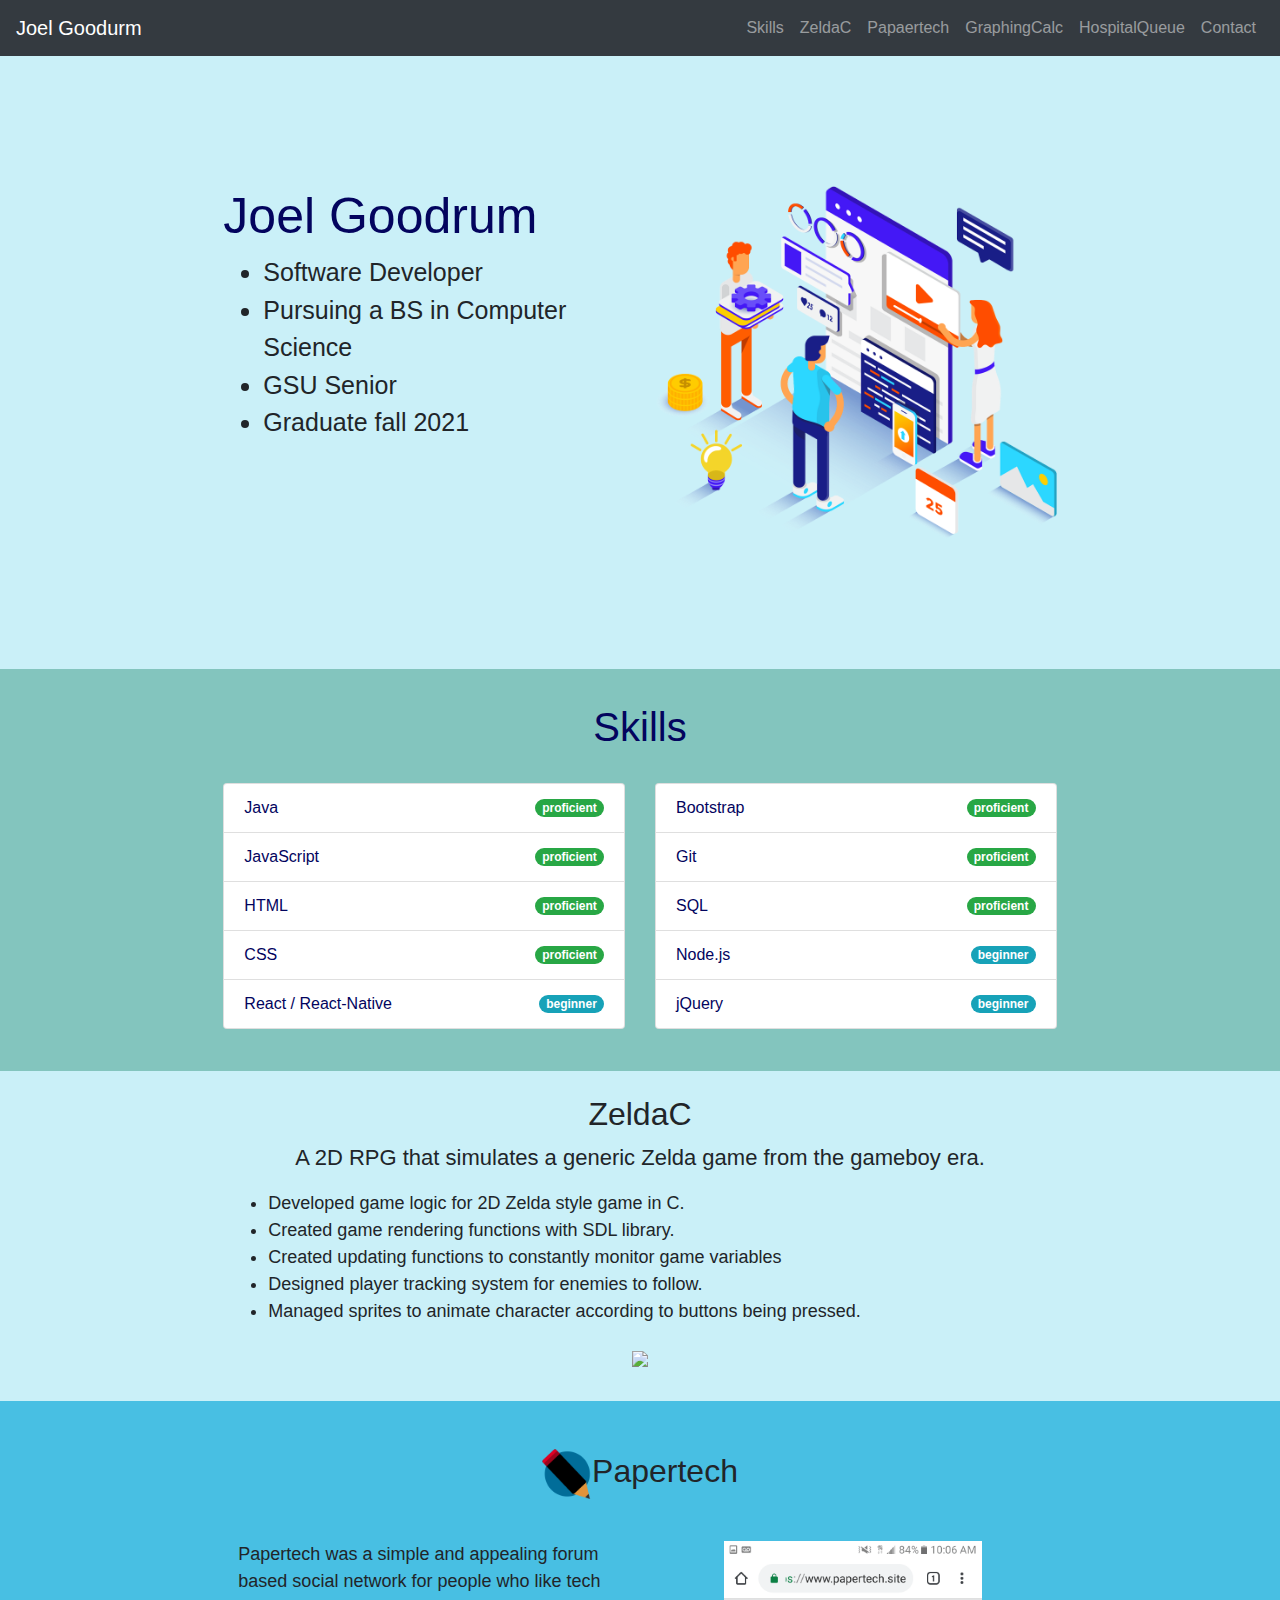
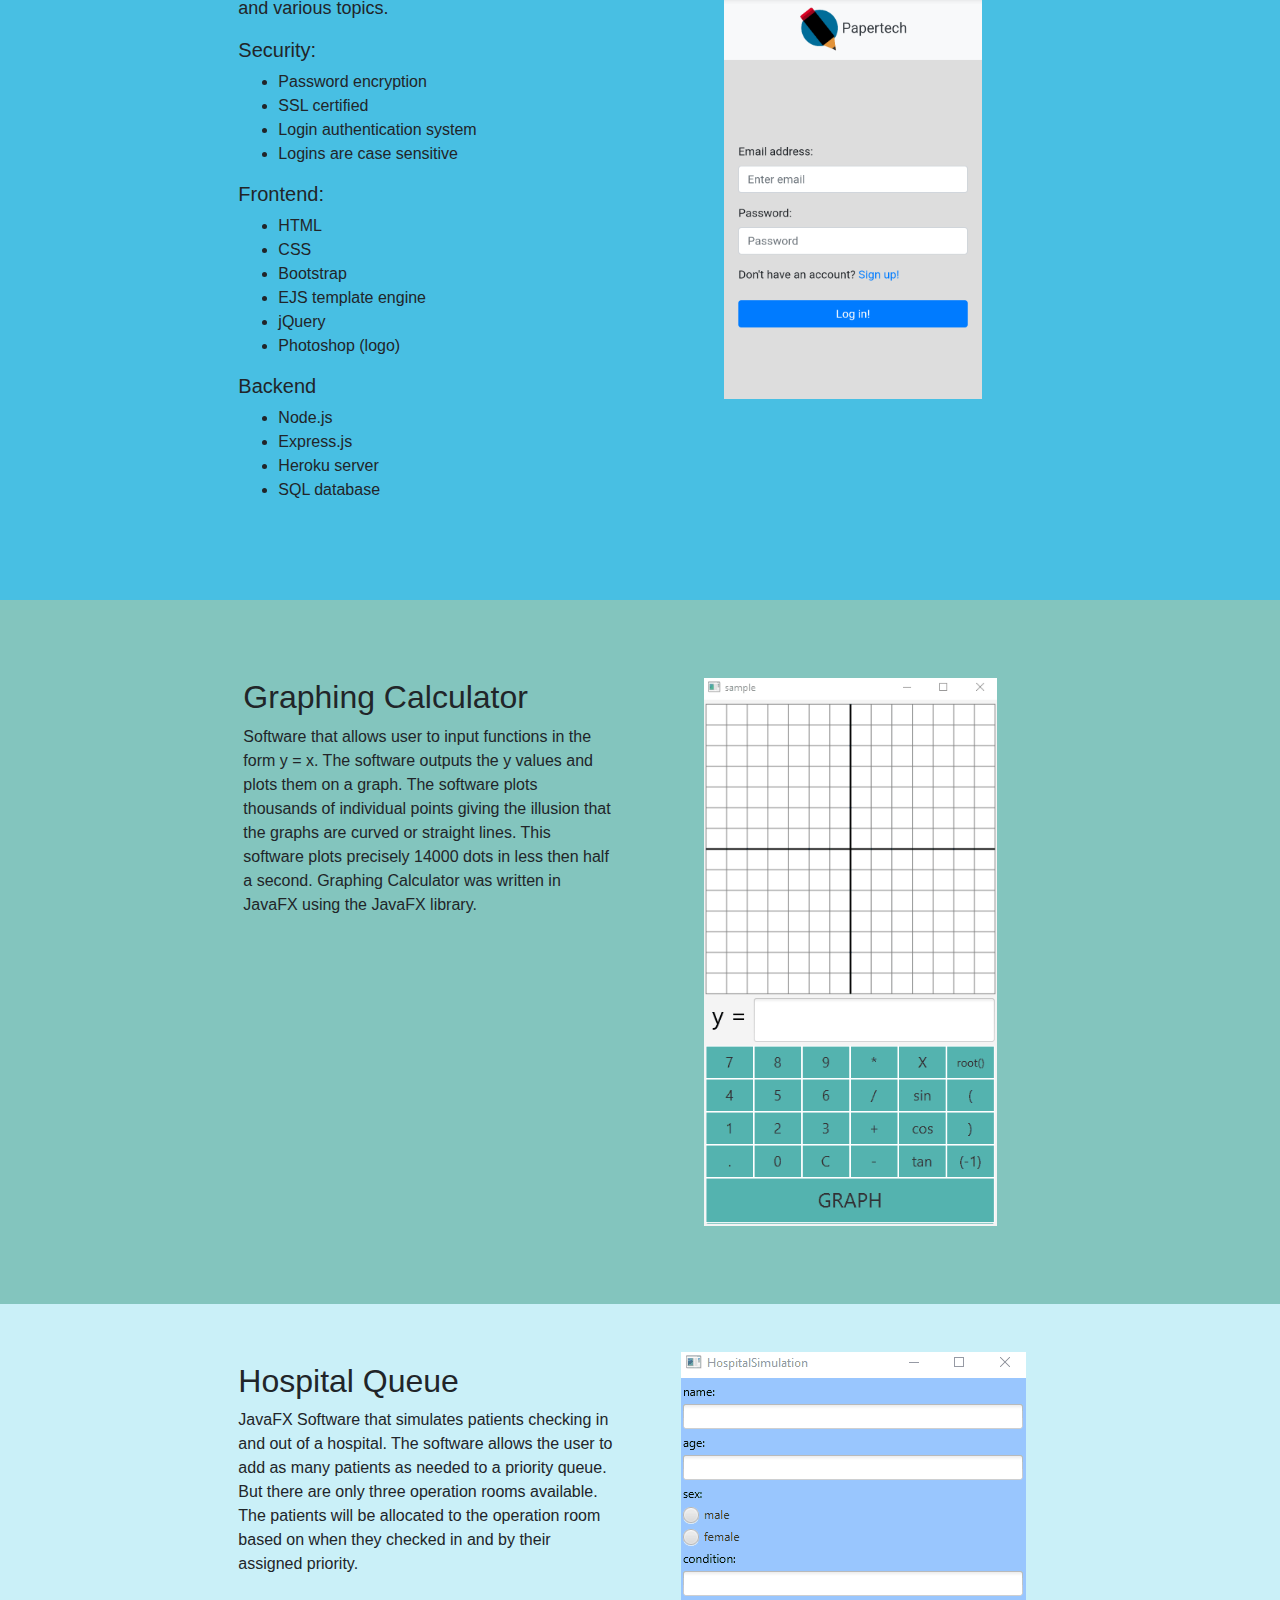
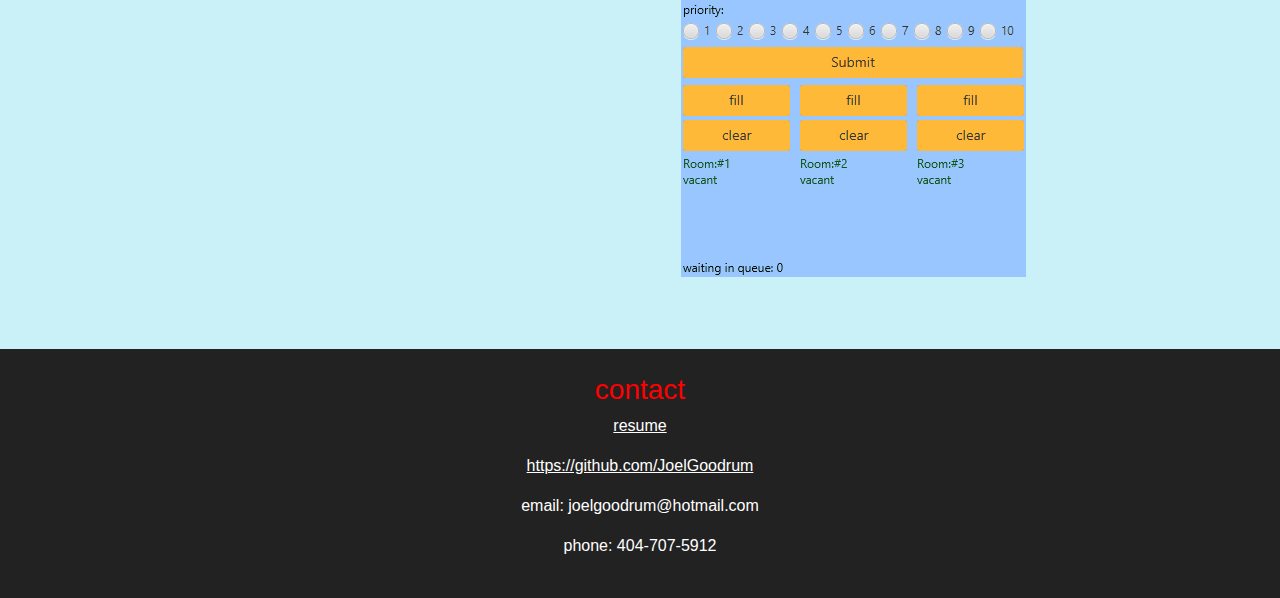
==== commit 8f12ee28: "add zeldaC" ====
--- a/index.html
+++ b/index.html
@@ -36,14 +36,22 @@
 				<div class="collapse navbar-collapse" id=navbarMenu>
 
 					<ul class="navbar-nav ml-auto">	
-						<li class="nav-item">
-							<a class="nav-link"href="#summary">Summary</a>
-						</li>
+		
 						<li class="nav-item">
 							<a class="nav-link" href="#skills">Skills</a>
 						</li>
 						<li class="nav-item">
-							<a class="nav-link" href="#projects">Projects</a></li>
+							<a class="nav-link" href="#projects">ZeldaC</a>
+						</li>
+						<li class="nav-item">
+							<a class="nav-link" href="#projects">Papaertech</a>
+						</li>
+						<li class="nav-item">
+							<a class="nav-link" href="#projects">GraphingCalc</a>
+						</li>
+						<li class="nav-item">
+							<a class="nav-link" href="#projects">HospitalQueue</a>
+						</li>
 						<li class="nav-item">
 							<a class="nav-link" href="#contact">Contact</a>
 						</li>		
@@ -86,11 +94,14 @@
 		<div style="color:#03045e; background-color: #83c5be; width:100%">
 
 			<div class="container col-xs-12 col-sm-11 col-md-10 col-lg-9 col-xl-8" style="padding:10px" >
-
+				</br>
 				<div class="row" id="skills">
+
 					<div class="col-12" align="center">
-						<h1>Skills</h1>
-					</div>
+						<h1>Skills</h1></br>
+					</div>
+
+
 					<div class="col-lg-6 col-md-12" align="center">
 
 						<ul class="list-group">
@@ -144,6 +155,25 @@
 
 
 
+		<div  class="container col-xs-12 col-sm-11 col-md-10 col-lg-9 col-xl-8" >
+			</br>
+			<h2 align="center">ZeldaC</h2>
+
+				<p style="font-size: 22px" align="center" >A 2D RPG that simulates a generic Zelda game from the gameboy era.</p>
+				<ul style="font-size: 18px" >
+					<li>Developed game logic for 2D Zelda style game in C.</li>
+					<li>Created game rendering functions with SDL library.</li>
+					<li>Created updating functions to constantly monitor game variables</li>
+					<li>Designed player tracking system for enemies to follow.</li>
+					<li>Managed sprites to animate character according to buttons being pressed.</li>
+				</ul>
+
+			<div  align="center" >
+				<img src="res/ZeldaGif.gif" style="width: 100%; padding: 10px">
+			</div>
+			</br>
+
+		</div>
 
 
 
@@ -153,18 +183,20 @@
 			
 
 			<div class="container col-xs-12 col-sm-11 col-md-10 col-lg-9 col-xl-8" id="papertech" padding: 10px>
+				</br>
 				<div class="row">
 					<div class="col">
 						<h2 style="text-align: center;"><img src="res/pencil_logo.png" width="50">Papertech</h2>
 					</div>
 				</div>
+				</br>
 				<div class="row">
 					<div class="col-lg-6 col-md-12 mb-4">
 						<div style=" padding: 10px ">
 						
 							
 
-							<p>Papertech was a simple and appealing forum based social network for people who like tech and various topics.
+							<p style="font-size: 18px">Papertech was a simple and appealing forum based social network for people who like tech and various topics.
 							</p>
 
 							<h5>Security:</h5>
@@ -196,7 +228,7 @@
 					</div>
 
 					<div  class="col-lg-6 col-md-12" align="center" >
-						<img src="res/papertech.gif" style="width: 60%; padding: 10px">
+						<img src="res/papertech.gif" style="width: 70%; padding: 10px">
 					</div>
 				</div>
 
@@ -230,16 +262,13 @@
 
 					<div class="col-lg-6 col-md-12" align="center">
 
-						<img class="img-fluid" src='res/graphing_calc.gif' alt='graphing calc gif'>
+						<img class="img-fluid" src='res/graphing_calc.gif' alt='graphing calc gif' style="width: 80%; padding: 10px">
 					</div>
 					
 					
 
 				</div>	
 
-				</br>
-				</br>
-
 
 				</br>
 				</br>
@@ -250,7 +279,7 @@
 		<div >
 			</br>
 			<div class="container col-xs-12 col-sm-11 col-md-10 col-lg-9 col-xl-8" id="papertech" padding: 10px>
-
+				</br>
 				<div id='Hospital-Queue' class="row">
 
 					<div class="col-lg-6 col-md-12 mb-4">
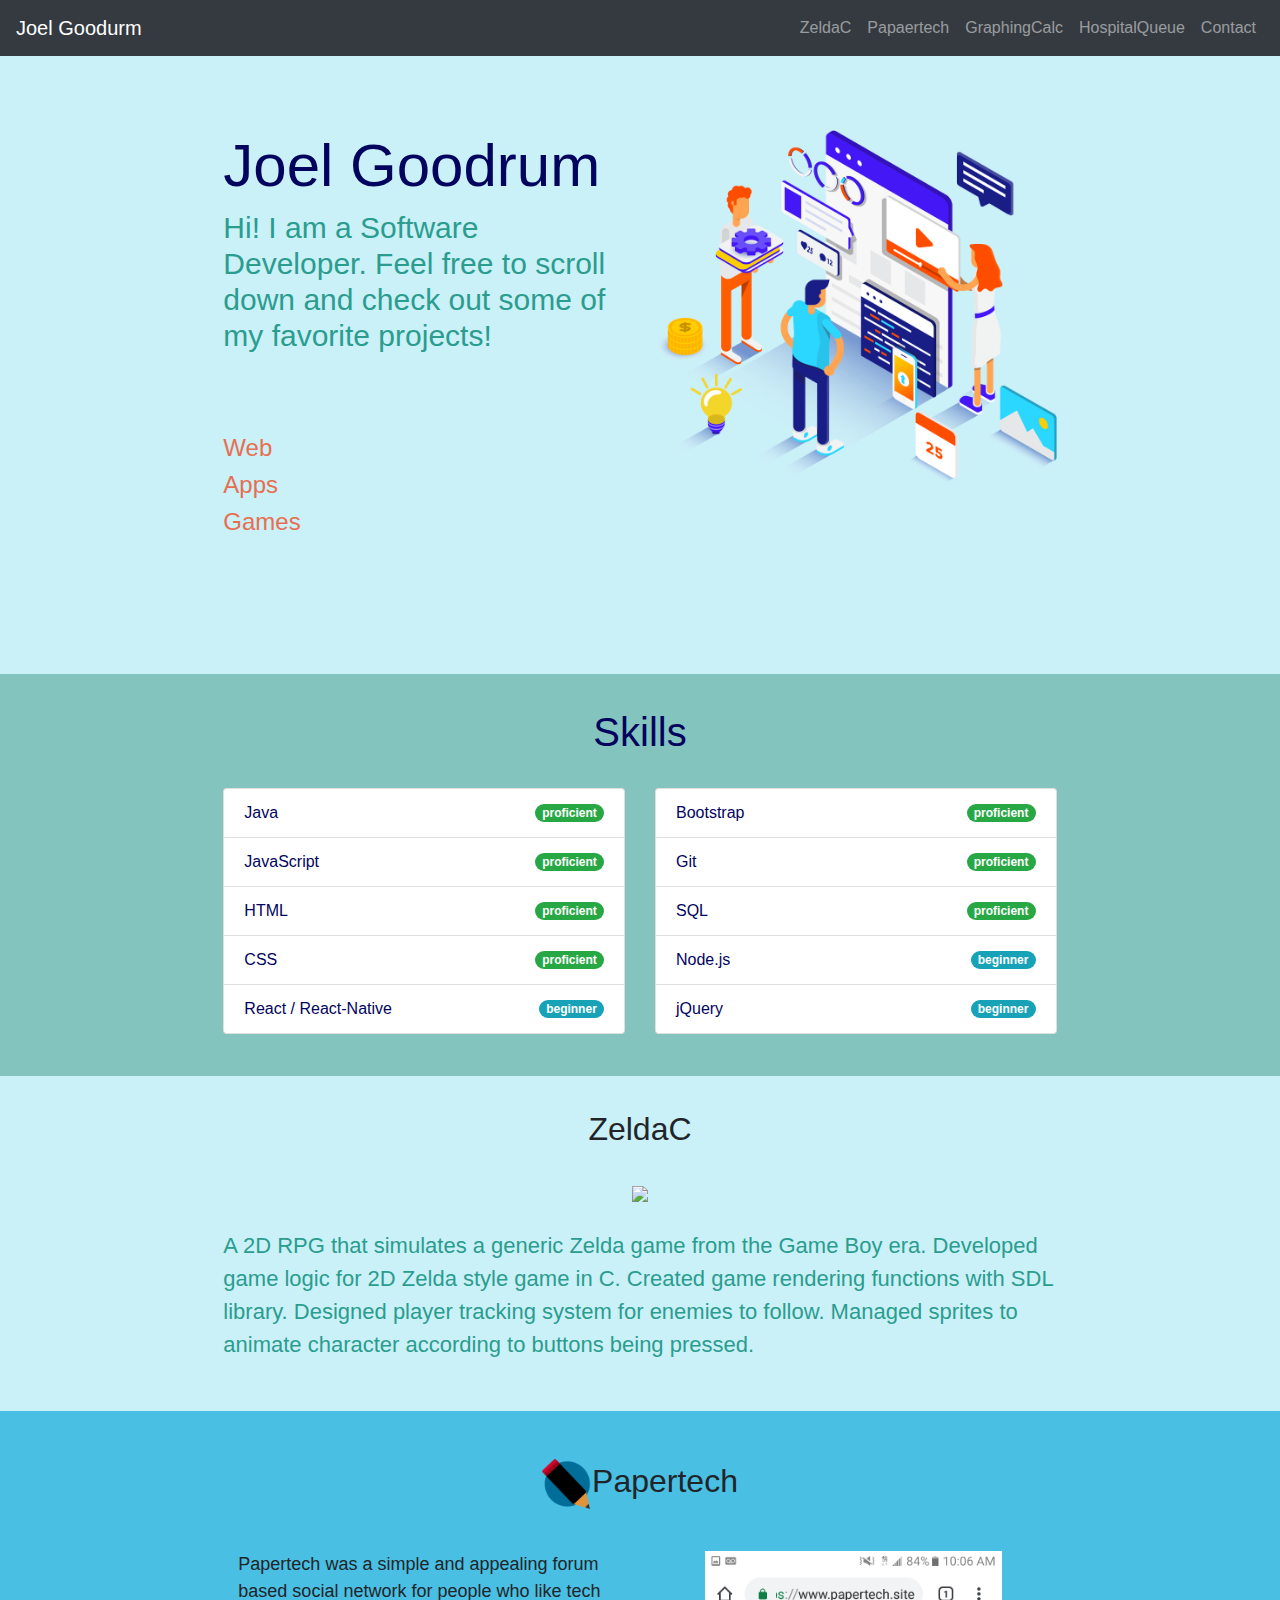
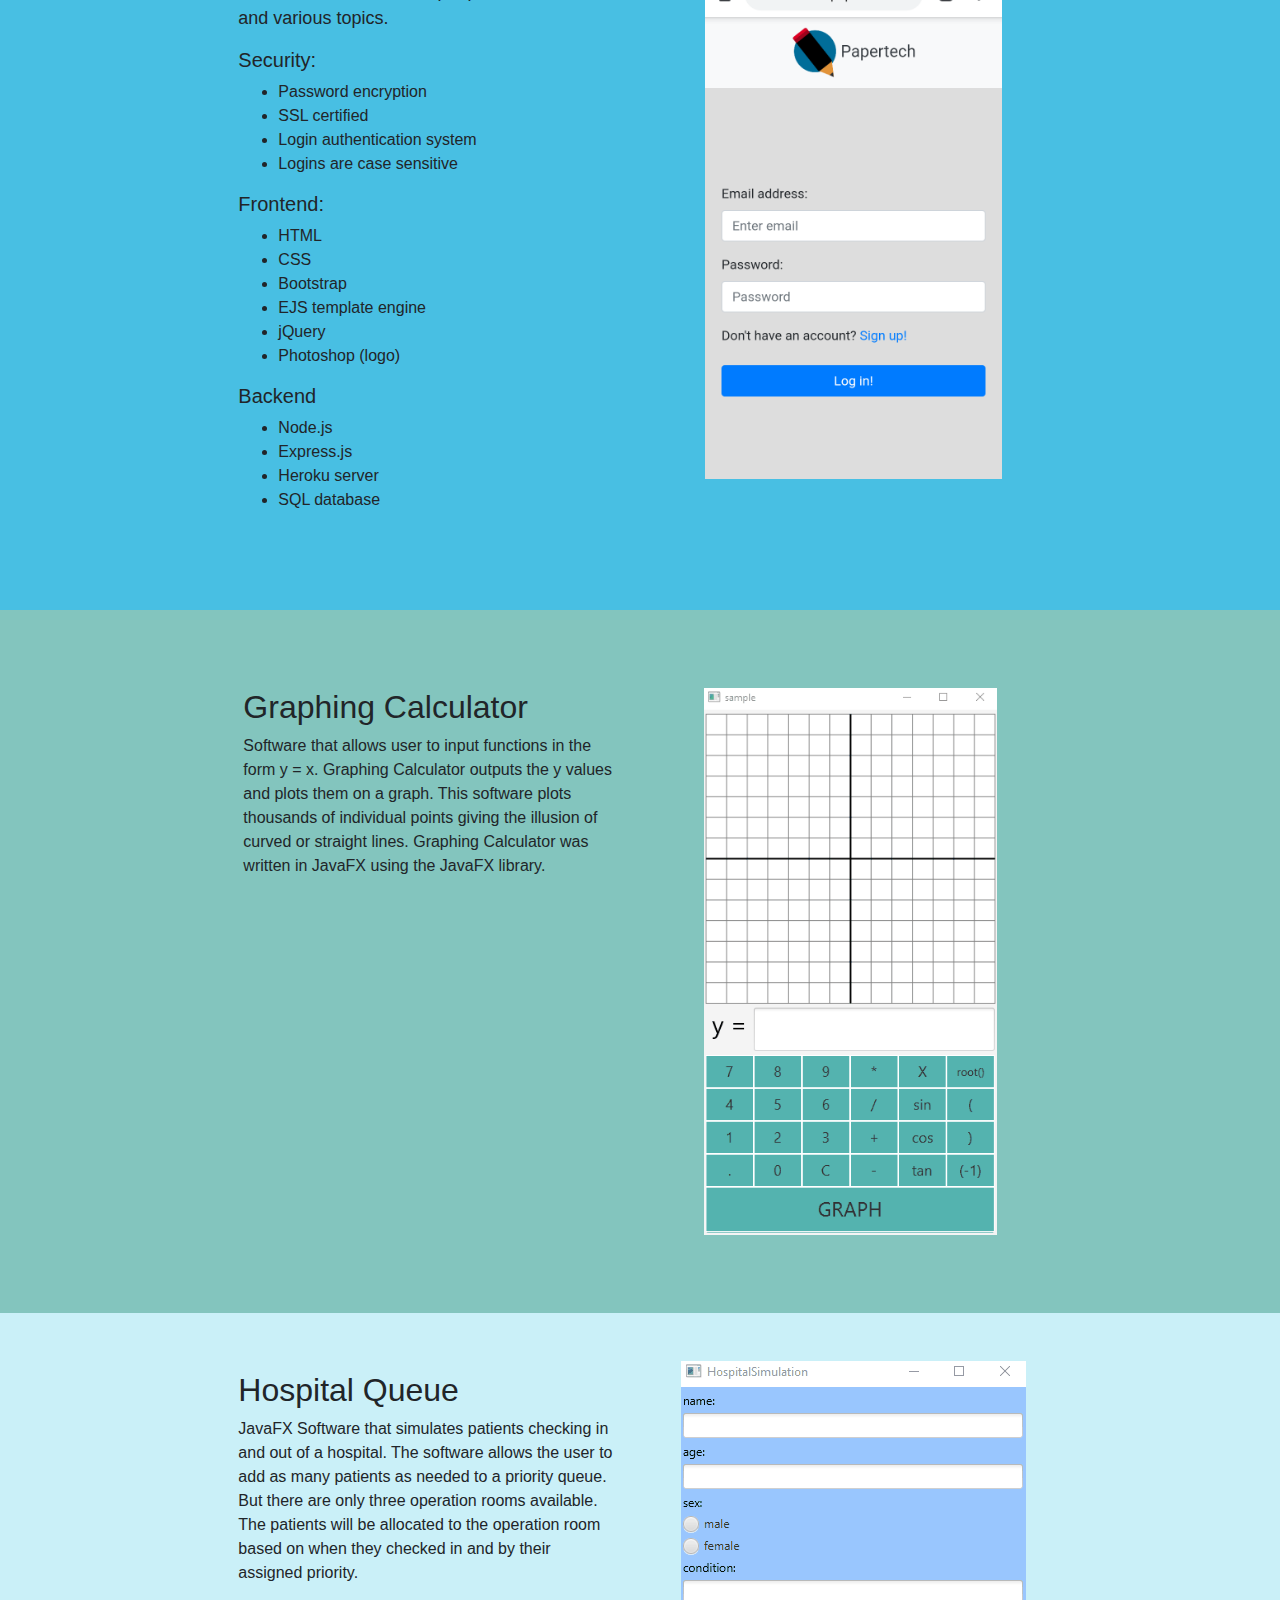
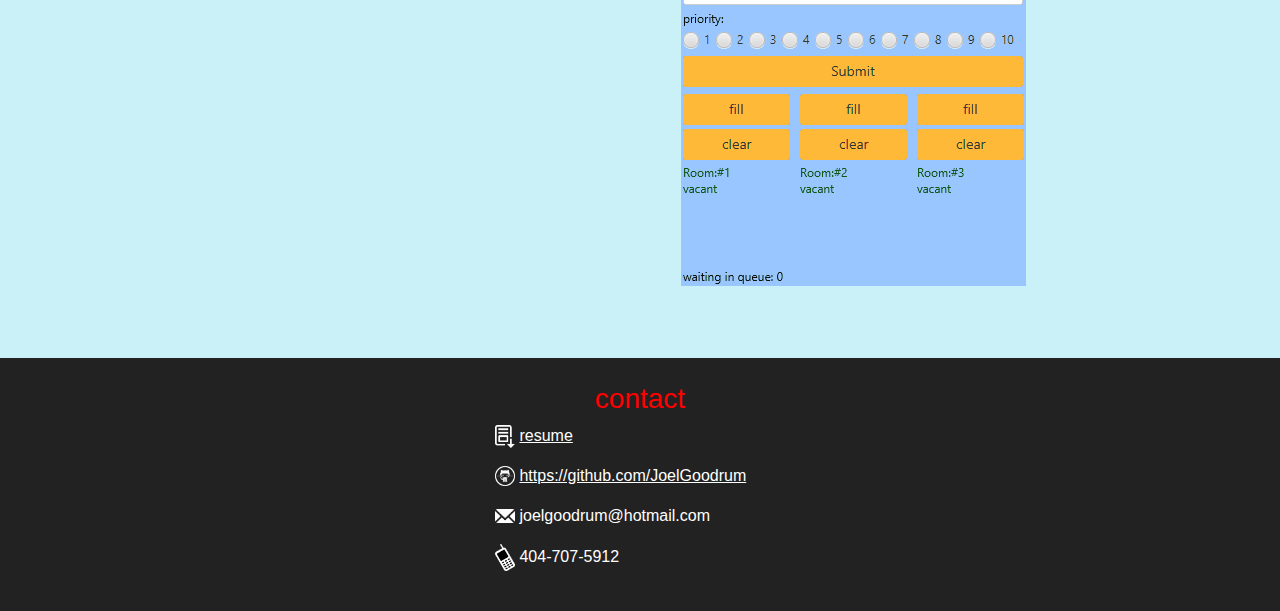
==== commit e29140d5: "change zeldac layout, add contact icons" ====
--- a/index.html
+++ b/index.html
@@ -28,7 +28,7 @@
 
 		<header>
 			
-			<nav class ="navbar navbar-expand-lg navbar-dark bg-dark">
+			<nav class ="navbar navbar-expand-lg navbar-dark bg-dark fixed-top">
 				<a href="#" class="navbar-brand">Joel Goodurm</a>
 				<button class="navbar-toggler" data-toggle="collapse" data-target="#navbarMenu">
 					<span class="navbar-toggler-icon"></span>
@@ -38,19 +38,16 @@
 					<ul class="navbar-nav ml-auto">	
 		
 						<li class="nav-item">
-							<a class="nav-link" href="#skills">Skills</a>
+							<a class="nav-link" href="#zeldac">ZeldaC</a>
 						</li>
 						<li class="nav-item">
-							<a class="nav-link" href="#projects">ZeldaC</a>
+							<a class="nav-link" href="#papertech">Papaertech</a>
 						</li>
 						<li class="nav-item">
-							<a class="nav-link" href="#projects">Papaertech</a>
+							<a class="nav-link" href="#graphingcalc">GraphingCalc</a>
 						</li>
 						<li class="nav-item">
-							<a class="nav-link" href="#projects">GraphingCalc</a>
-						</li>
-						<li class="nav-item">
-							<a class="nav-link" href="#projects">HospitalQueue</a>
+							<a class="nav-link" href="#hospital">HospitalQueue</a>
 						</li>
 						<li class="nav-item">
 							<a class="nav-link" href="#contact">Contact</a>
@@ -70,13 +67,20 @@
 			<div class="row frontPage" >
 
 				<div class="col-lg-6 col-md-12">
-					<h1 style="color: #03045e; font-size:50px">Joel Goodrum</h1>
+
+					<h1 style="color: #03045e; font-size:60px">Joel Goodrum</h1>
+					<h2 style="color: #2a9d8f; font-size:30px">Hi! I am a Software Developer. Feel free to scroll down and check out some of my favorite projects!</h2></br></br></br>
+					<h4 style="color: #e76f51"> Web</h4>
+					<h4 style="color: #e76f51"> Apps</h4>
+					<h4 style="color: #e76f51"> Games</h4>
+						<!--
 						<ul style="font-size: 25px">
 							<li>Software Developer</li>
 							<li>Pursuing a BS in Computer Science</li>
 							<li>GSU Senior</li>
 							<li>Graduate fall 2021</li>
 						</ul>
+						-->
 				</div>
 
 				<div class="col-lg-6 col-md-12">
@@ -155,27 +159,22 @@
 
 
 
-		<div  class="container col-xs-12 col-sm-11 col-md-10 col-lg-9 col-xl-8" >
-			</br>
-			<h2 align="center">ZeldaC</h2>
-
-				<p style="font-size: 22px" align="center" >A 2D RPG that simulates a generic Zelda game from the gameboy era.</p>
-				<ul style="font-size: 18px" >
-					<li>Developed game logic for 2D Zelda style game in C.</li>
-					<li>Created game rendering functions with SDL library.</li>
-					<li>Created updating functions to constantly monitor game variables</li>
-					<li>Designed player tracking system for enemies to follow.</li>
-					<li>Managed sprites to animate character according to buttons being pressed.</li>
-				</ul>
+		<div  class="container col-xs-12 col-sm-11 col-md-10 col-lg-9 col-xl-8" style="padding: 10px">
+			</br>
+			<h2 align="center" id="zeldac">ZeldaC</h2>
+
+			</br>
+
 
 			<div  align="center" >
-				<img src="res/ZeldaGif.gif" style="width: 100%; padding: 10px">
-			</div>
-			</br>
-
-		</div>
-
-
+				<img src="res/ZeldaGif.gif" style="width: 100%;">
+			</div>
+			</br>
+			<p style="font-size: 22px; color: #2a9d8f" >A 2D RPG that simulates a generic Zelda game from the Game Boy era. Developed game logic for 2D Zelda style game in C. Created game rendering functions with SDL library. Designed player tracking system for enemies to follow. Managed sprites to animate character according to buttons being pressed.
+			</p>
+			</br>
+
+		</div>
 
 		<div style="background-color: #48bfe3;" >
 
@@ -186,7 +185,7 @@
 				</br>
 				<div class="row">
 					<div class="col">
-						<h2 style="text-align: center;"><img src="res/pencil_logo.png" width="50">Papertech</h2>
+						<h2 style="text-align: center;"><img src="res/pencil_logo.png" width="50" id="papertech">Papertech</h2>
 					</div>
 				</div>
 				</br>
@@ -228,16 +227,15 @@
 					</div>
 
 					<div  class="col-lg-6 col-md-12" align="center" >
-						<img src="res/papertech.gif" style="width: 70%; padding: 10px">
-					</div>
-				</div>
-
-			</div>
-
-			</br>
-			</br>
-			
-
+						<img src="res/papertech.gif" style="width: 80%; padding: 10px">
+					</div>
+				</div>
+
+			</div>
+
+			</br>
+			</br>
+			
 
 		</div>
 
@@ -253,9 +251,9 @@
 					<div class="col-lg-6 col-md-12 mb-4" >
 						<div style="padding: 10px ">
 						
-						<h2>Graphing Calculator</h2>
-
-						<p>Software that allows user to input functions in the form y = x. The software outputs the y values and plots them on a graph. The software plots thousands of individual points giving the illusion that the graphs are curved or straight lines. This software plots precisely 14000 dots in less then half a second. Graphing Calculator was written in JavaFX using the JavaFX library.
+						<h2 id="graphingcalc">Graphing Calculator</h2>
+
+						<p>Software that allows user to input functions in the form y = x. Graphing Calculator outputs the y values and plots them on a graph. This software plots thousands of individual points giving the illusion of curved or straight lines. Graphing Calculator was written in JavaFX using the JavaFX library.
 						</p>
 						</div>
 					</div>
@@ -263,12 +261,9 @@
 					<div class="col-lg-6 col-md-12" align="center">
 
 						<img class="img-fluid" src='res/graphing_calc.gif' alt='graphing calc gif' style="width: 80%; padding: 10px">
-					</div>
-					
-					
+					</div>		
 
 				</div>	
-
 
 				</br>
 				</br>
@@ -284,7 +279,7 @@
 
 					<div class="col-lg-6 col-md-12 mb-4">
 						<div style=" padding: 10px ">
-							<h2>Hospital Queue</h2>
+							<h2 id="hospital">Hospital Queue</h2>
 							<p>JavaFX Software that simulates patients checking in and out of a hospital. The software allows the user to add as many patients as needed to a priority queue. But there are only three operation rooms available. The patients will be allocated to the operation room based on when they checked in and by their assigned priority.</p>
 						</div>
 					</div>
@@ -308,19 +303,31 @@
 		
 			<footer style="background-color: #222 ">
 				</br>
-				<h3 style="color: red;text-align: center;">contact</h3>
-
-
-				<p style="text-align: center;" ><a href="res/resume.pdf" target="_blank" style="text-decoration: none; color: white;"><u>resume</u></a></p>
-			
-				<p style="text-align: center;" ><a href="https://github.com/JoelGoodrum" target="_blank" style="text-decoration: none; color: white;"><u>https://github.com/JoelGoodrum</u></a></p>
-
-
-				<p style="text-align: center; text-decoration: none; color: white;">
-				email: joelgoodrum@hotmail.com</p>
-
-				<p style="text-align: center; text-decoration: none; color: white;">
-				phone: 404-707-5912</p>
+				<div class="container col-xl-3 col-lg-4 col-md-6">
+					<h3 style="color: red; text-align: center;" id="contact">contact</h3>
+
+
+					<p>
+						<img class="img-fluid" src='res/resume.png' style="width:20px; filter: invert(1);">
+						<a href="res/resume.pdf" target="_blank" style="text-decoration: none; color: white;"><u>resume</u></a>
+					</p>
+				
+					<p>
+						<img class="img-fluid" src='res/github.png' style="width:20px;">
+						<a href="https://github.com/JoelGoodrum" target="_blank" style="text-decoration: none; color: white;"><u>https://github.com/JoelGoodrum</u></a>
+					</p>
+
+
+					<p style="text-decoration: none; color: white;">
+						<img class="img-fluid" src='res/email.png' style="width:20px; filter: invert(1);">
+						joelgoodrum@hotmail.com
+					</p>
+
+					<p style="text-decoration: none; color: white;">
+						<img class="img-fluid" src='res/phone.png' style="width:20px; filter: invert(1);">
+					    404-707-5912
+					</p>
+				</div>
 
 				</br>
 
